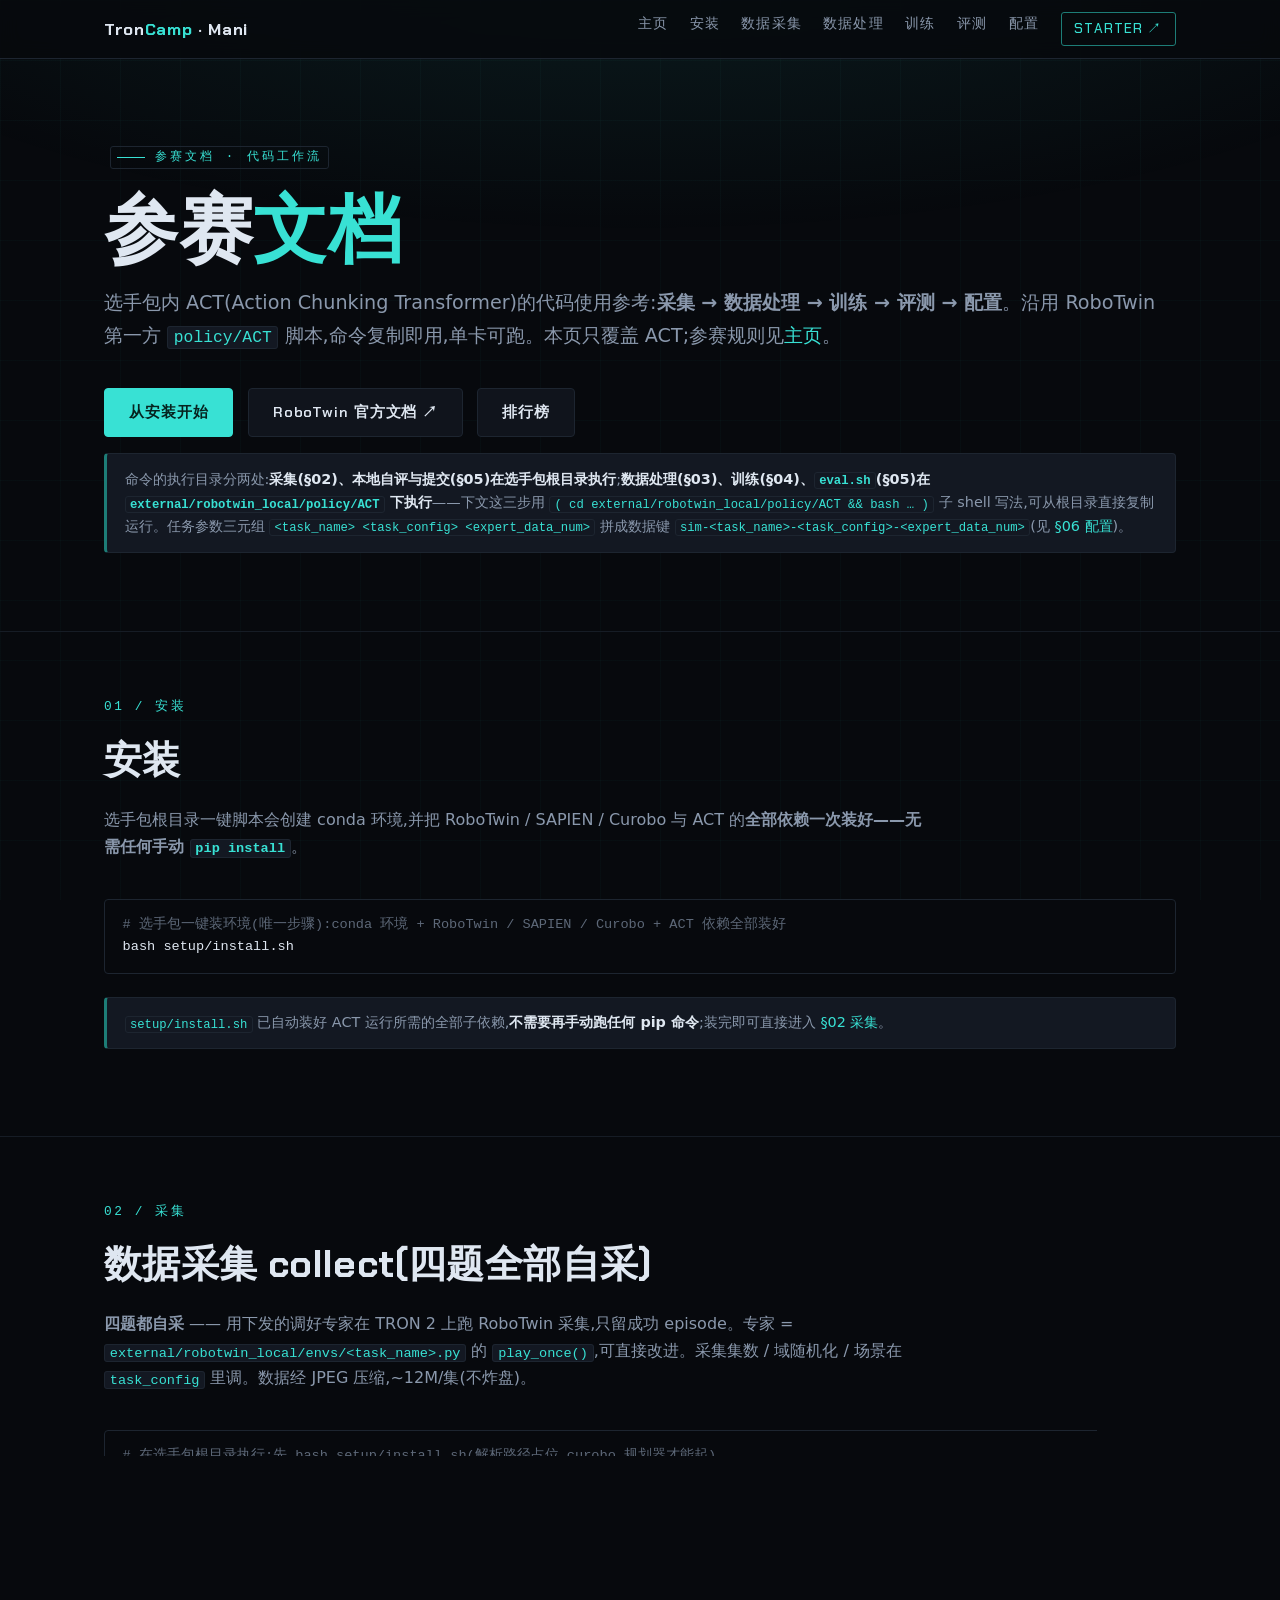
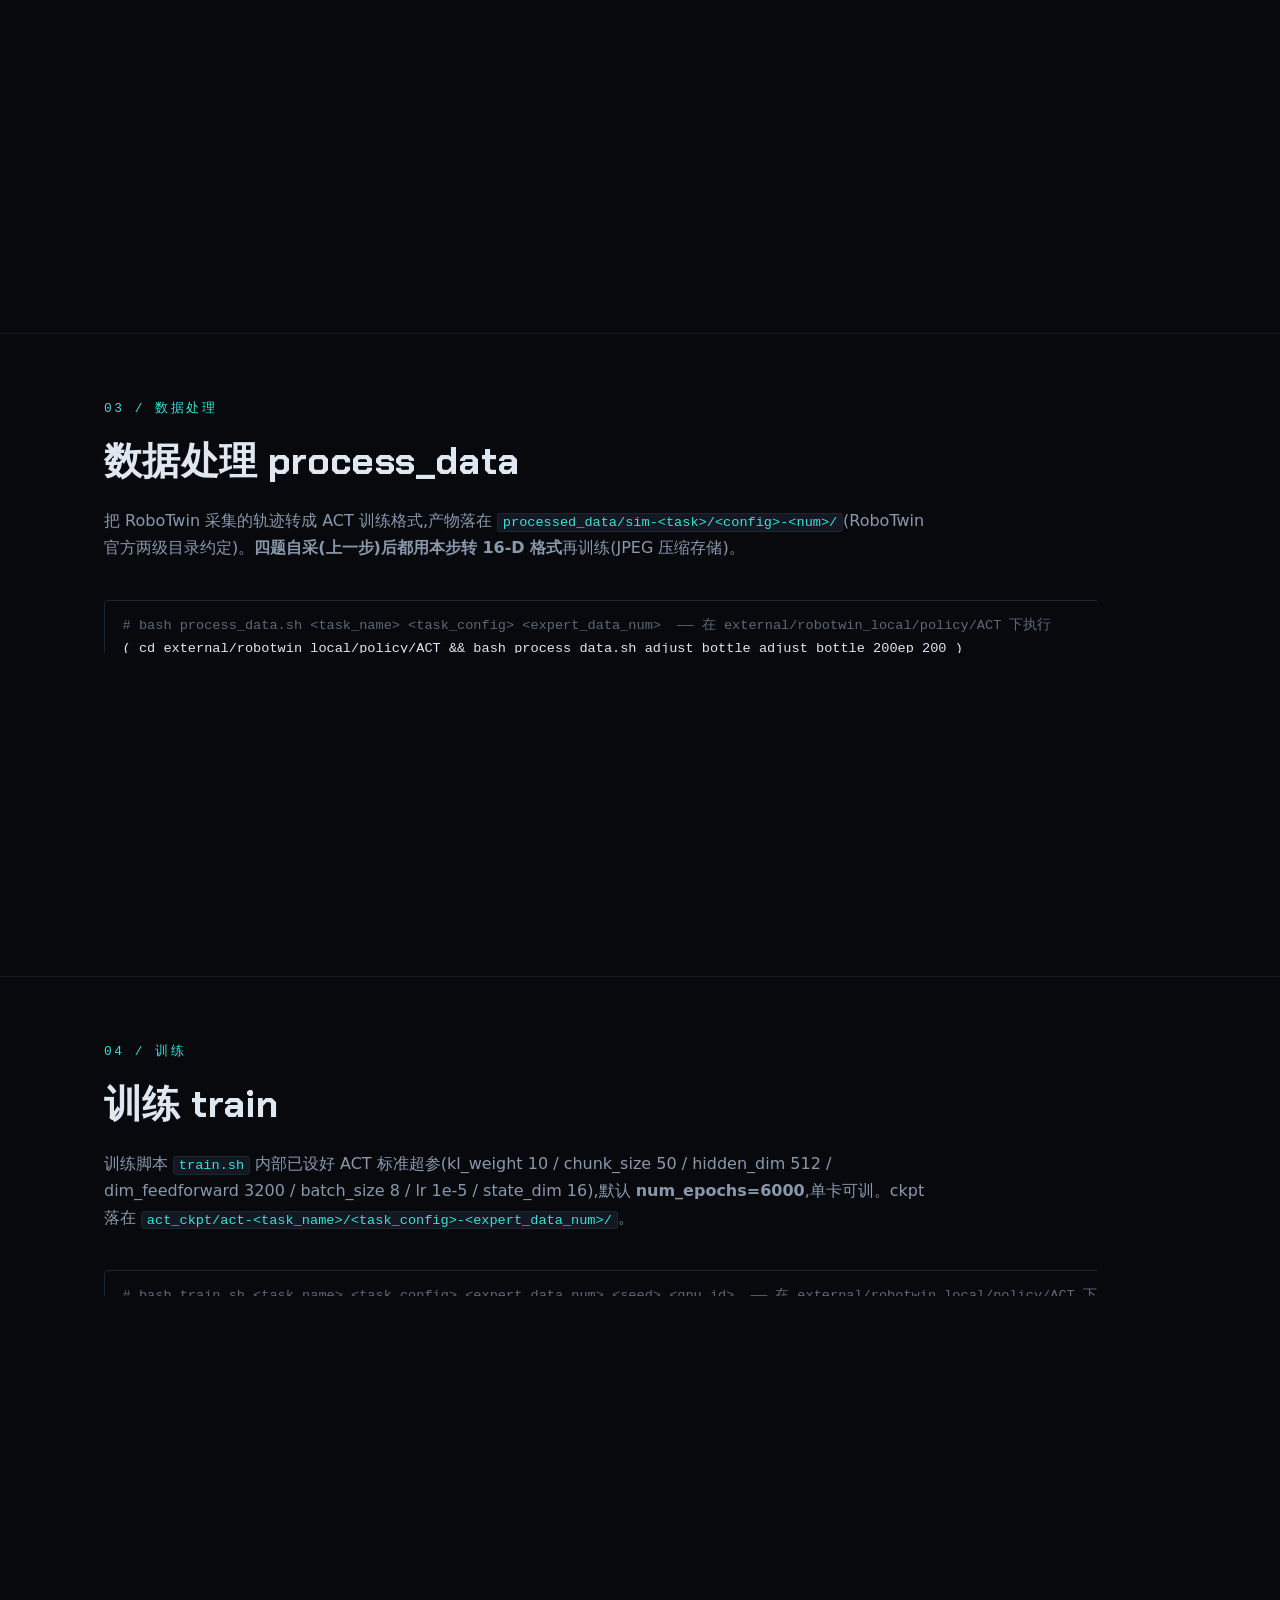
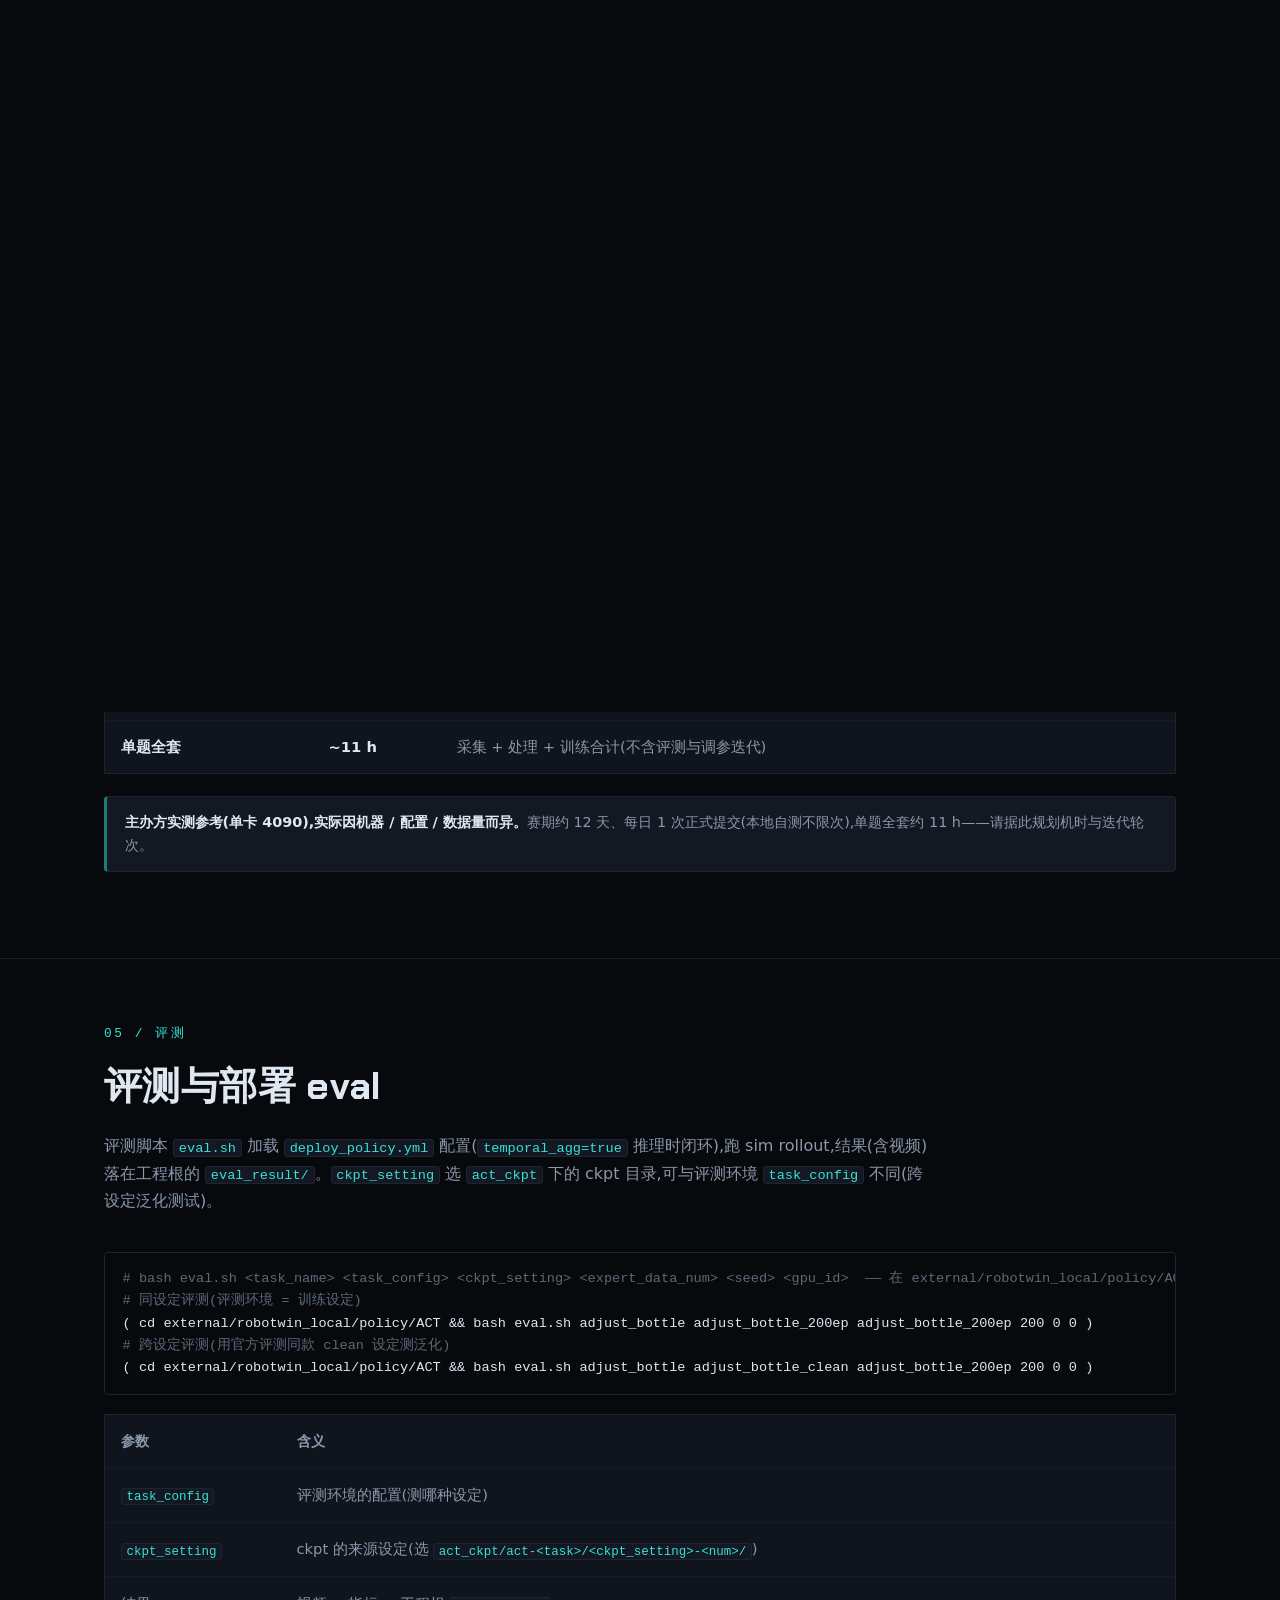
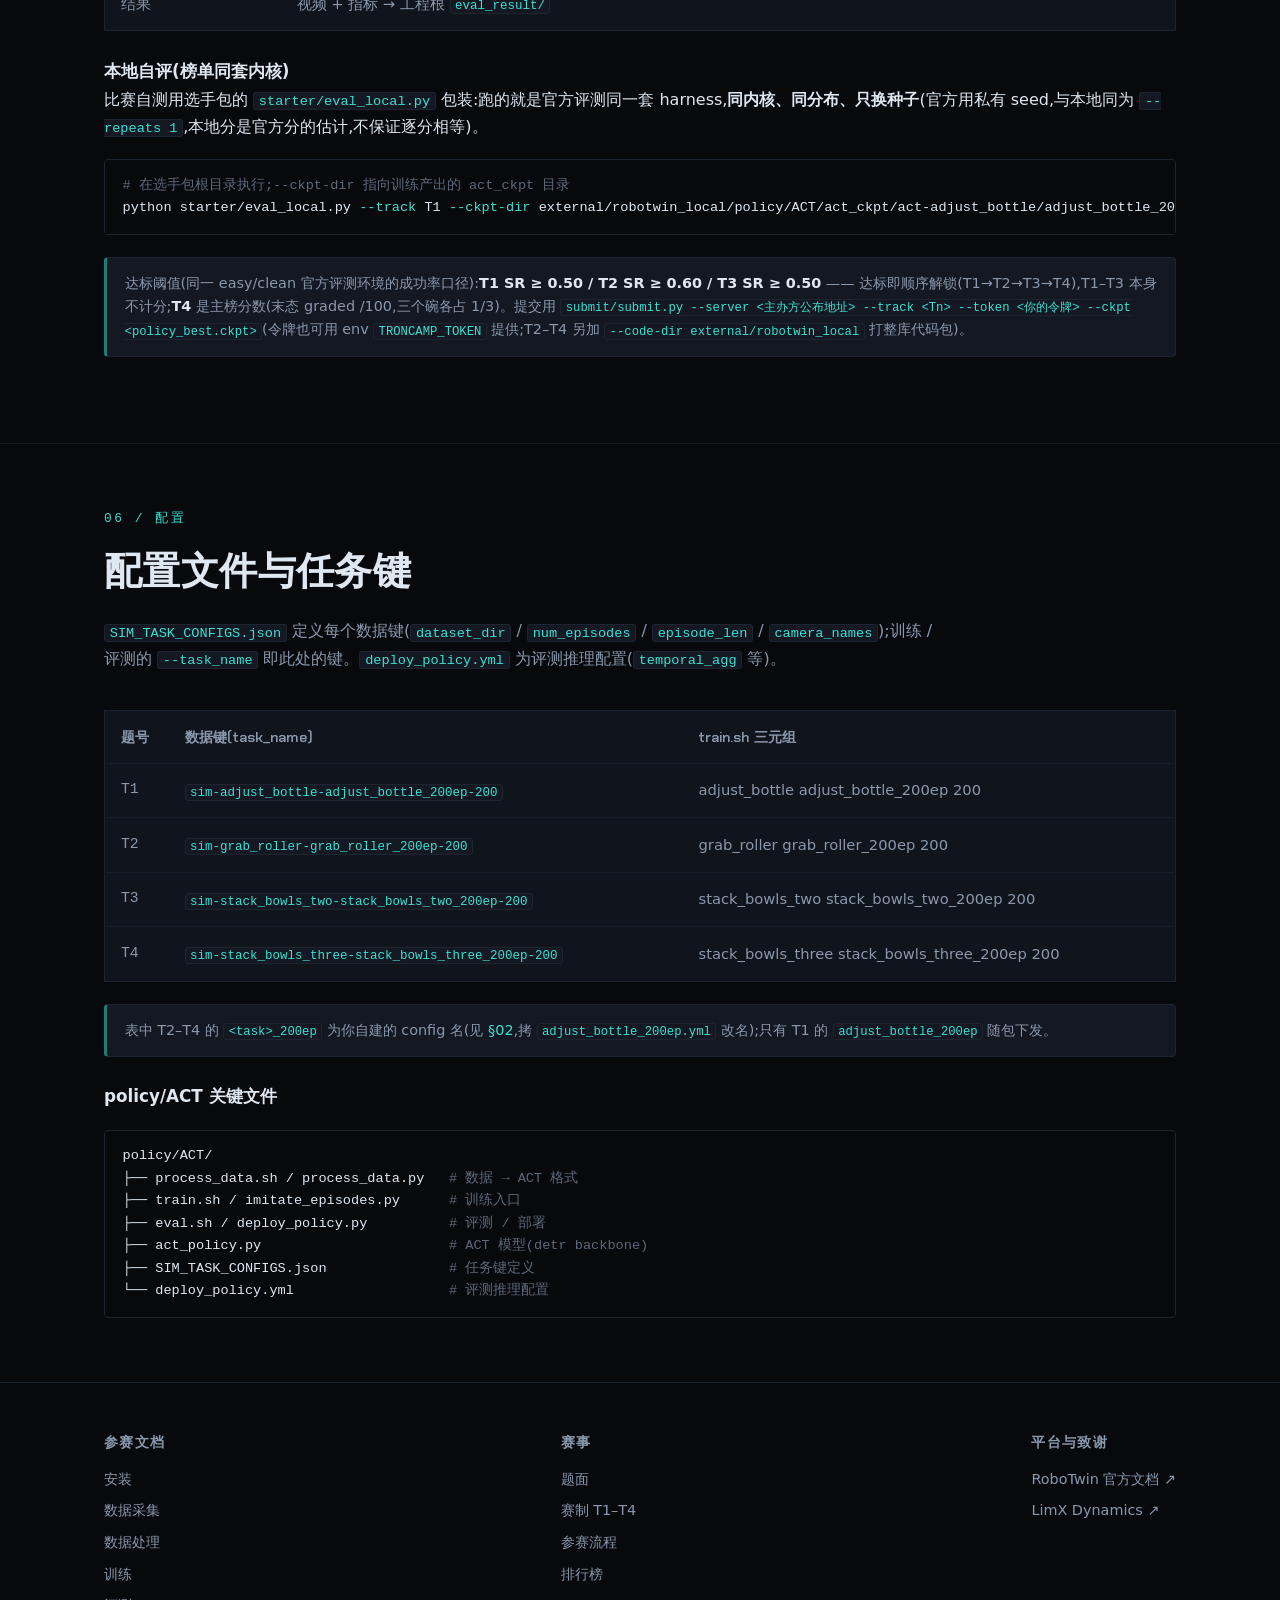
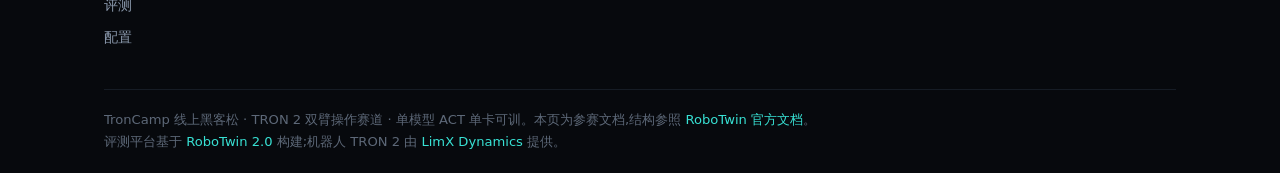
==== doc.html @ 2c028df6 "docs: 参赛者体检轮文档/榜单前端校正(C3/C4/A6/B11 + C5/C6) - index.html: §04 视频计分口径(完赛30%非线上)、专属提交码=token尾6位 - doc." ====
<!doctype html>
<html lang="zh-CN">
<head>
<meta charset="utf-8">
<meta name="viewport" content="width=device-width, initial-scale=1">
<title>参赛文档 · TronCamp</title>
<meta name="description" content="TronCamp 选手包参赛文档(ACT 工作流):安装、数据处理 process_data.sh、训练 train.sh、评测与部署 eval.sh、配置文件。沿用 RoboTwin 第一方 policy/ACT 脚本,命令复制即用。">
<link rel="stylesheet" href="./style.css">
</head>
<body>

<nav class="nav">
  <div class="wrap">
    <a href="./index.html#top" class="brand">Tron<span class="accent">Camp</span> · Mani</a>
    <span class="nav-links">
      <a href="./index.html">主页</a>
      <a href="#install">安装</a>
      <a href="#collect">数据采集</a>
      <a href="#process">数据处理</a>
      <a href="#train">训练</a>
      <a href="#eval">评测</a>
      <a href="#config">配置</a>
      <a href="https://github.com/limx-troncamp/troncamp-mani" class="cta" target="_blank" rel="noopener">Starter ↗</a>
    </span>
  </div>
</nav>

<!-- ───────── 页头 ───────── -->
<header class="hero" id="top">
  <div class="wrap reveal">
    <span class="tag">参赛文档 · 代码工作流</span>
    <h1>参赛<span class="accent">文档</span></h1>
    <p class="lead lead-wide">
      选手包内 ACT(Action Chunking Transformer)的代码使用参考:<b>采集 → 数据处理 → 训练 → 评测 → 配置</b>。沿用 RoboTwin 第一方 <code>policy/ACT</code> 脚本,命令复制即用,单卡可跑。本页只覆盖 ACT;参赛规则见<a href="./index.html#flow">主页</a>。
    </p>
    <div class="hero-actions">
      <a href="#install" class="btn primary">从安装开始</a>
      <a href="https://robotwin-platform.github.io/doc/usage/" class="btn" target="_blank" rel="noopener">RoboTwin 官方文档 ↗</a>
      <a href="./index.html#board" class="btn">排行榜</a>
    </div>
    <p class="note" style="margin-top:1rem">命令的执行目录分两处:<b>采集(§02)、本地自评与提交(§05)在选手包根目录执行</b>;<b>数据处理(§03)、训练(§04)、<code>eval.sh</code>(§05)在 <code>external/robotwin_local/policy/ACT</code> 下执行</b>——下文这三步用 <code>( cd external/robotwin_local/policy/ACT &amp;&amp; bash … )</code> 子 shell 写法,可从根目录直接复制运行。任务参数三元组 <code>&lt;task_name&gt; &lt;task_config&gt; &lt;expert_data_num&gt;</code> 拼成数据键 <code>sim-&lt;task_name&gt;-&lt;task_config&gt;-&lt;expert_data_num&gt;</code>(见 <a href="#config">§06 配置</a>)。</p>
  </div>
</header>

<!-- ───────── 01 安装 ───────── -->
<section id="install">
  <div class="wrap reveal">
    <div class="sec-head">
      <span class="sec-num">01 / 安装</span>
      <h2>安装</h2>
      <p>选手包根目录一键脚本会创建 conda 环境,并把 RoboTwin / SAPIEN / Curobo 与 ACT 的<b>全部依赖一次装好——无需任何手动 <code>pip install</code></b>。</p>
    </div>
    <div class="code"><span class="c"># 选手包一键装环境(唯一步骤):conda 环境 + RoboTwin / SAPIEN / Curobo + ACT 依赖全部装好</span>
bash setup/install.sh</div>
    <p class="note"><code>setup/install.sh</code> 已自动装好 ACT 运行所需的全部子依赖,<b>不需要再手动跑任何 pip 命令</b>;装完即可直接进入 <a href="#collect">§02 采集</a>。</p>
  </div>
</section>

<!-- ───────── 02 数据采集 ───────── -->
<section id="collect">
  <div class="wrap reveal">
    <div class="sec-head">
      <span class="sec-num">02 / 采集</span>
      <h2>数据采集 collect(四题全部自采)</h2>
      <p><b>四题都自采</b> —— 用下发的调好专家在 TRON 2 上跑 RoboTwin 采集,只留成功 episode。专家 = <code>external/robotwin_local/envs/&lt;task_name&gt;.py</code> 的 <code>play_once()</code>,可直接改进。采集集数 / 域随机化 / 场景在 <code>task_config</code> 里调。数据经 JPEG 压缩,~12M/集(不炸盘)。</p>
    </div>
    <div class="code"><span class="c"># 在选手包根目录执行;先 bash setup/install.sh(解析路径占位,curobo 规划器才能起)</span>
<span class="c"># bash collect_data.sh &lt;task_name&gt; &lt;task_config&gt; &lt;gpu_id&gt;  —— 打 TRON 2 自碰撞 patch 后采集</span>
bash collect_data.sh adjust_bottle adjust_bottle_200ep 0
<span class="c"># 采完用 process_data 转 ACT 16-D(见下节);collect / process_data / train 用同一 config 名(adjust_bottle_200ep)串起来</span></div>
    <p class="note"><b>只有 T1 的采集 config <code>adjust_bottle_200ep.yml</code> 随包下发</b>(turnkey);评测用的 <code>&lt;task&gt;_clean.yml</code> 也随包下发但<b>勿改</b>。<b>T2–T4 的采集 / 训练 config 不随包下发</b>,自己建:把 <code>external/robotwin_local/task_config/adjust_bottle_200ep.yml</code> 拷贝改名成 <code>&lt;task&gt;_200ep.yml</code>,调 <code>episode_num</code> / 场景后,把三步命令里的 <code>adjust_bottle</code> 换成对应任务名即可。</p>
    <p class="note">想采更多 / 更优数据 → 改 <code>task_config</code> 的集数与域随机化,或直接改进 <code>envs/&lt;task&gt;.py</code> 的专家。改动随提交的代码包生效。</p>
    <p class="note"><b>(可选)想直观查看采集</b>:把 <code>task_config/&lt;config&gt;.yml</code> 的 <code>render_freq</code> 从 <code>0</code> 改成 &gt;0(如 <code>20</code>)会弹出 SAPIEN 仿真窗口 —— <b>仅在种子搜索阶段显示</b>(正式落盘阶段固定关闭),且<b>需带显示器 / 图形环境的机器</b>(无头服务器 / SSH 无 X 会报错)。<b>评测(§05)不支持可视化。</b>纯调试便利,不影响成绩。</p>
  </div>
</section>

<!-- ───────── 03 数据处理 ───────── -->
<section id="process">
  <div class="wrap reveal">
    <div class="sec-head">
      <span class="sec-num">03 / 数据处理</span>
      <h2>数据处理 process_data</h2>
      <p>把 RoboTwin 采集的轨迹转成 ACT 训练格式,产物落在 <code>processed_data/sim-&lt;task&gt;/&lt;config&gt;-&lt;num&gt;/</code>(RoboTwin 官方两级目录约定)。<b>四题自采(上一步)后都用本步转 16-D 格式</b>再训练(JPEG 压缩存储)。</p>
    </div>
    <div class="code"><span class="c"># bash process_data.sh &lt;task_name&gt; &lt;task_config&gt; &lt;expert_data_num&gt;  —— 在 external/robotwin_local/policy/ACT 下执行</span>
( cd external/robotwin_local/policy/ACT &amp;&amp; bash process_data.sh adjust_bottle adjust_bottle_200ep 200 )</div>
    <table class="dtable" style="margin-top:1.2rem">
      <thead><tr><th style="width:11rem">参数</th><th>含义</th></tr></thead>
      <tbody>
        <tr><td><code>task_name</code></td><td>任务名,如 <code>adjust_bottle</code> / <code>grab_roller</code> / <code>stack_bowls_two</code> / <code>stack_bowls_three</code></td></tr>
        <tr><td><code>task_config</code></td><td>配置名(数据采集设定),如 <code>adjust_bottle_200ep</code></td></tr>
        <tr><td><code>expert_data_num</code></td><td>用于训练的专家轨迹数,如 <code>200</code></td></tr>
      </tbody>
    </table>
  </div>
</section>

<!-- ───────── 03 训练 ───────── -->
<section id="train">
  <div class="wrap reveal">
    <div class="sec-head">
      <span class="sec-num">04 / 训练</span>
      <h2>训练 train</h2>
      <p>训练脚本 <code>train.sh</code> 内部已设好 ACT 标准超参(kl_weight 10 / chunk_size 50 / hidden_dim 512 / dim_feedforward 3200 / batch_size 8 / lr 1e-5 / state_dim 16),默认 <b>num_epochs=6000</b>,单卡可训。ckpt 落在 <code>act_ckpt/act-&lt;task_name&gt;/&lt;task_config&gt;-&lt;expert_data_num&gt;/</code>。</p>
    </div>
    <div class="code"><span class="c"># bash train.sh &lt;task_name&gt; &lt;task_config&gt; &lt;expert_data_num&gt; &lt;seed&gt; &lt;gpu_id&gt;  —— 在 external/robotwin_local/policy/ACT 下执行</span>
( cd external/robotwin_local/policy/ACT &amp;&amp; bash train.sh adjust_bottle adjust_bottle_200ep 200 0 0 )
<span class="c"># 产出 ckpt → act_ckpt/act-adjust_bottle/adjust_bottle_200ep-200/</span></div>
    <table class="dtable" style="margin-top:1.2rem">
      <thead><tr><th style="width:4rem">题号</th><th>训练命令</th></tr></thead>
      <tbody>
        <tr><td class="lvl">T1</td><td><code>bash train.sh adjust_bottle adjust_bottle_200ep 200 0 0</code></td></tr>
        <tr><td class="lvl">T2</td><td><code>bash train.sh grab_roller grab_roller_200ep 200 0 0</code></td></tr>
        <tr><td class="lvl">T3</td><td><code>bash train.sh stack_bowls_two stack_bowls_two_200ep 200 0 0</code></td></tr>
        <tr><td class="lvl">T4</td><td><code>bash train.sh stack_bowls_three stack_bowls_three_200ep 200 0 0</code></td></tr>
      </tbody>
    </table>
    <p class="note">表中训练命令同上方示例,都在 <code>external/robotwin_local/policy/ACT</code> 下执行(从根目录跑就套页头的 <code>( cd … &amp;&amp; bash … )</code> 子 shell 写法)。T2–T4 的 <code>&lt;task&gt;_200ep</code> 是你在 <a href="#collect">§02</a> 自建的 config 名(拷 <code>adjust_bottle_200ep.yml</code> 改名而来),不随包下发;只有 T1 的 <code>adjust_bottle_200ep</code> 是 turnkey 下发的。</p>
    <table class="dtable" style="margin-top:0.8rem">
      <thead><tr><th style="width:11rem">参数</th><th>含义</th></tr></thead>
      <tbody>
        <tr><td><code>seed</code></td><td>随机种子,如 <code>0</code></td></tr>
        <tr><td><code>gpu_id</code></td><td>GPU 设备号,如 <code>0</code>(脚本内 <code>export CUDA_VISIBLE_DEVICES</code>)</td></tr>
      </tbody>
    </table>
    <p class="note">需改步数 / 超参时直接编辑 <code>train.sh</code> 或底层 <code>imitate_episodes.py</code> 的参数;T2/T3/T4 的工程改动随提交的代码包在评测进程内生效。</p>

    <h3 style="margin-top:1.6rem;font-size:1.05rem;font-weight:700">参考耗时(单题全流程)</h3>
    <table class="dtable" style="margin-top:0.6rem">
      <thead><tr><th style="width:13rem">步骤</th><th style="width:8rem">参考耗时</th><th>条件</th></tr></thead>
      <tbody>
        <tr><td><b>采集 collect</b>(§02)</td><td>~1 h 55 min</td><td>单卡 4090;搜 ~500 seed 采够 200 条成功轨迹</td></tr>
        <tr><td><b>数据处理 process_data</b>(§03)</td><td>~1.5 min</td><td>200 条轨迹转 ACT 16-D 格式</td></tr>
        <tr><td><b>训练 train</b>(§04)</td><td>~9 h</td><td>单卡 4090;<code>num_epochs=6000</code></td></tr>
        <tr><td><b>单题全套</b></td><td><b>~11 h</b></td><td>采集 + 处理 + 训练合计(不含评测与调参迭代)</td></tr>
      </tbody>
    </table>
    <p class="note"><b>主办方实测参考(单卡 4090),实际因机器 / 配置 / 数据量而异。</b>赛期约 12 天、每日 1 次正式提交(本地自测不限次),单题全套约 11 h——请据此规划机时与迭代轮次。</p>
  </div>
</section>

<!-- ───────── 04 评测与部署 ───────── -->
<section id="eval">
  <div class="wrap reveal">
    <div class="sec-head">
      <span class="sec-num">05 / 评测</span>
      <h2>评测与部署 eval</h2>
      <p>评测脚本 <code>eval.sh</code> 加载 <code>deploy_policy.yml</code> 配置(<code>temporal_agg=true</code> 推理时闭环),跑 sim rollout,结果(含视频)落在工程根的 <code>eval_result/</code>。<code>ckpt_setting</code> 选 <code>act_ckpt</code> 下的 ckpt 目录,可与评测环境 <code>task_config</code> 不同(跨设定泛化测试)。</p>
    </div>
    <div class="code"><span class="c"># bash eval.sh &lt;task_name&gt; &lt;task_config&gt; &lt;ckpt_setting&gt; &lt;expert_data_num&gt; &lt;seed&gt; &lt;gpu_id&gt;  —— 在 external/robotwin_local/policy/ACT 下执行</span>
<span class="c"># 同设定评测(评测环境 = 训练设定)</span>
( cd external/robotwin_local/policy/ACT &amp;&amp; bash eval.sh adjust_bottle adjust_bottle_200ep adjust_bottle_200ep 200 0 0 )
<span class="c"># 跨设定评测(用官方评测同款 clean 设定测泛化)</span>
( cd external/robotwin_local/policy/ACT &amp;&amp; bash eval.sh adjust_bottle adjust_bottle_clean adjust_bottle_200ep 200 0 0 )</div>
    <table class="dtable" style="margin-top:1.2rem">
      <thead><tr><th style="width:11rem">参数</th><th>含义</th></tr></thead>
      <tbody>
        <tr><td><code>task_config</code></td><td>评测环境的配置(测哪种设定)</td></tr>
        <tr><td><code>ckpt_setting</code></td><td>ckpt 的来源设定(选 <code>act_ckpt/act-&lt;task&gt;/&lt;ckpt_setting&gt;-&lt;num&gt;/</code>)</td></tr>
        <tr><td>结果</td><td>视频 + 指标 → 工程根 <code>eval_result/</code></td></tr>
      </tbody>
    </table>
    <h3 style="margin-top:1.6rem;font-size:1.05rem;font-weight:700">本地自评(榜单同套内核)</h3>
    <p>比赛自测用选手包的 <code>starter/eval_local.py</code> 包装:跑的就是官方评测同一套 harness,<b>同内核、同分布、只换种子</b>(官方用私有 seed,与本地同为 <code>--repeats 1</code>,本地分是官方分的估计,不保证逐分相等)。</p>
    <div class="code"><span class="c"># 在选手包根目录执行;--ckpt-dir 指向训练产出的 act_ckpt 目录</span>
python starter/eval_local.py <span class="a">--track</span> T1 <span class="a">--ckpt-dir</span> external/robotwin_local/policy/ACT/act_ckpt/act-adjust_bottle/adjust_bottle_200ep-200</div>
    <p class="note">达标阈值(同一 easy/clean 官方评测环境的成功率口径):<b>T1 SR ≥ 0.50 / T2 SR ≥ 0.60 / T3 SR ≥ 0.50</b> —— 达标即顺序解锁(T1→T2→T3→T4),T1–T3 本身不计分;<b>T4</b> 是主榜分数(末态 graded /100,三个碗各占 1/3)。提交用 <code>submit/submit.py --server &lt;主办方公布地址&gt; --track &lt;Tn&gt; --token &lt;你的令牌&gt; --ckpt &lt;policy_best.ckpt&gt;</code>(令牌也可用 env <code>TRONCAMP_TOKEN</code> 提供;T2–T4 另加 <code>--code-dir external/robotwin_local</code> 打整库代码包)。</p>
  </div>
</section>

<!-- ───────── 05 配置 ───────── -->
<section id="config">
  <div class="wrap reveal">
    <div class="sec-head">
      <span class="sec-num">06 / 配置</span>
      <h2>配置文件与任务键</h2>
      <p><code>SIM_TASK_CONFIGS.json</code> 定义每个数据键(<code>dataset_dir</code> / <code>num_episodes</code> / <code>episode_len</code> / <code>camera_names</code>);训练 / 评测的 <code>--task_name</code> 即此处的键。<code>deploy_policy.yml</code> 为评测推理配置(<code>temporal_agg</code> 等)。</p>
    </div>
    <table class="dtable" style="margin-top:1.2rem">
      <thead><tr><th style="width:4rem">题号</th><th>数据键(task_name)</th><th>train.sh 三元组</th></tr></thead>
      <tbody>
        <tr><td class="lvl">T1</td><td><code>sim-adjust_bottle-adjust_bottle_200ep-200</code></td><td>adjust_bottle&nbsp;adjust_bottle_200ep&nbsp;200</td></tr>
        <tr><td class="lvl">T2</td><td><code>sim-grab_roller-grab_roller_200ep-200</code></td><td>grab_roller&nbsp;grab_roller_200ep&nbsp;200</td></tr>
        <tr><td class="lvl">T3</td><td><code>sim-stack_bowls_two-stack_bowls_two_200ep-200</code></td><td>stack_bowls_two&nbsp;stack_bowls_two_200ep&nbsp;200</td></tr>
        <tr><td class="lvl">T4</td><td><code>sim-stack_bowls_three-stack_bowls_three_200ep-200</code></td><td>stack_bowls_three&nbsp;stack_bowls_three_200ep&nbsp;200</td></tr>
      </tbody>
    </table>
    <p class="note">表中 T2–T4 的 <code>&lt;task&gt;_200ep</code> 为你自建的 config 名(见 <a href="#collect">§02</a>,拷 <code>adjust_bottle_200ep.yml</code> 改名);只有 T1 的 <code>adjust_bottle_200ep</code> 随包下发。</p>

    <h3 style="margin-top:1.6rem;font-size:1.05rem;font-weight:700">policy/ACT 关键文件</h3>
    <div class="code">policy/ACT/
├── process_data.sh / process_data.py   <span class="c"># 数据 → ACT 格式</span>
├── train.sh / imitate_episodes.py      <span class="c"># 训练入口</span>
├── eval.sh / deploy_policy.py          <span class="c"># 评测 / 部署</span>
├── act_policy.py                       <span class="c"># ACT 模型(detr backbone)</span>
├── SIM_TASK_CONFIGS.json               <span class="c"># 任务键定义</span>
└── deploy_policy.yml                   <span class="c"># 评测推理配置</span></div>
  </div>
</section>

<!-- ───────── Footer ───────── -->
<footer>
  <div class="wrap">
    <div class="foot-grid">
      <div class="foot-col">
        <h5>参赛文档</h5>
        <a href="#install">安装</a>
        <a href="#collect">数据采集</a>
        <a href="#process">数据处理</a>
        <a href="#train">训练</a>
        <a href="#eval">评测</a>
        <a href="#config">配置</a>
      </div>
      <div class="foot-col">
        <h5>赛事</h5>
        <a href="./index.html#task">题面</a>
        <a href="./index.html#tracks">赛制 T1–T4</a>
        <a href="./index.html#flow">参赛流程</a>
        <a href="./index.html#board">排行榜</a>
      </div>
      <div class="foot-col">
        <h5>平台与致谢</h5>
        <a href="https://robotwin-platform.github.io/doc/usage/" target="_blank" rel="noopener">RoboTwin 官方文档 ↗</a>
        <a href="https://github.com/limxdynamics" target="_blank" rel="noopener">LimX Dynamics ↗</a>
      </div>
    </div>
    <p class="foot-note">TronCamp 线上黑客松 · TRON 2 双臂操作赛道 · 单模型 ACT 单卡可训。本页为参赛文档,结构参照 <a href="https://robotwin-platform.github.io/doc/usage/" target="_blank" rel="noopener">RoboTwin 官方文档</a>。<br>评测平台基于 <a href="https://robotwin-platform.github.io/doc/usage/" target="_blank" rel="noopener">RoboTwin 2.0</a> 构建;机器人 TRON 2 由 <a href="https://github.com/limxdynamics" target="_blank" rel="noopener">LimX Dynamics</a> 提供。</p>
  </div>
</footer>

</body>
</html>
---- style.css ----
/* troncamp · stack_blocks_three 鲁棒泛化机器人操作黑客松 — 官网 + 排行榜
   暗色科幻控制台风:近黑底 + 单一青色(teal)强调 + 等宽数据字 + 细网格/扫描线。
   零构建,原生 HTML/CSS/JS。 */

@import url('https://fonts.googleapis.com/css2?family=Chakra+Petch:wght@400;500;600;700&display=swap');

:root {
  --bg: #07090d;
  --bg-soft: #0b0e14;
  --panel: #10141c;
  --panel-2: #131822;
  --line: #1d2530;
  --line-soft: #161c25;
  --text: #dfe7f1;
  --muted: #8a98ac;
  --dim: #5d6878;
  --accent: #38e1d4;
  --accent-dim: #1d7d77;
  --warn: #f0b35c;
  --bad: #f08c8c;
  --display: 'Chakra Petch', 'PingFang SC', 'Microsoft YaHei', sans-serif;
  --body: 'PingFang SC', 'Microsoft YaHei', system-ui, sans-serif;
  --mono: ui-monospace, 'SF Mono', 'JetBrains Mono', Consolas, monospace;
}

* { box-sizing: border-box; margin: 0; padding: 0; }
html { scroll-behavior: smooth; font-size: 16px; }

body {
  background: var(--bg);
  color: var(--text);
  font-family: var(--body);
  line-height: 1.7;
  -webkit-font-smoothing: antialiased;
  overflow-x: hidden;
}

/* 全局氛围:网格 + 顶部青色辉光 */
body::before {
  content: '';
  position: fixed;
  inset: 0;
  z-index: 0;
  pointer-events: none;
  background:
    radial-gradient(120% 60% at 50% -10%, rgba(56, 225, 212, 0.10), transparent 60%),
    linear-gradient(rgba(56, 225, 212, 0.028) 1px, transparent 1px) 0 0 / 100% 60px,
    linear-gradient(90deg, rgba(56, 225, 212, 0.028) 1px, transparent 1px) 0 0 / 60px 100%;
}

a { color: var(--accent); text-decoration: none; }
a:hover { text-decoration: underline; }

.wrap { max-width: 1120px; margin: 0 auto; padding: 0 1.5rem; position: relative; z-index: 1; }

/* ───────── 顶栏 ───────── */
.nav {
  position: sticky; top: 0; z-index: 50;
  background: rgba(7, 9, 13, 0.82);
  backdrop-filter: blur(10px);
  border-bottom: 1px solid var(--line);
}
.nav .wrap { display: flex; align-items: center; gap: 1.5rem; height: 58px; }
.brand {
  font-family: var(--display); font-weight: 700; font-size: 1.05rem;
  letter-spacing: 0.04em; white-space: nowrap;
  color: var(--text);   /* TRONCamp 白;仅 .accent(Mani) 用主视觉蓝绿 */
}
.brand .accent { color: var(--accent); }
.nav-links { display: flex; gap: 1.35rem; margin-left: auto; flex-wrap: wrap; }
.nav-links a {
  color: var(--muted); font-family: var(--display); font-size: 0.85rem;
  font-weight: 500; letter-spacing: 0.08em; text-transform: uppercase;
}
.nav-links a:hover { color: var(--accent); text-decoration: none; }
.nav-links a.cta {
  color: var(--accent); border: 1px solid var(--accent-dim);
  padding: 0.25rem 0.8rem; border-radius: 3px;
}
.nav-links a.cta:hover { background: rgba(56, 225, 212, 0.12); }

/* ───────── Hero ───────── */
.hero { padding: 5rem 0 3.5rem; position: relative; }
.hero .tag {
  font-family: var(--mono); font-size: 0.78rem; color: var(--accent);
  letter-spacing: 0.25em; text-transform: uppercase; margin-bottom: 1.4rem;
  display: inline-flex; align-items: center; gap: 0.6rem;
}
.hero .tag::before {
  content: ''; width: 28px; height: 1px; background: var(--accent);
}
.hero h1 {
  font-family: var(--display); font-weight: 700;
  font-size: clamp(2.6rem, 6vw, 4.6rem); line-height: 1.04;
  letter-spacing: 0.01em; margin-bottom: 1.2rem;
}
.hero h1 .accent { color: var(--accent); }
.hero .lead {
  font-size: clamp(1rem, 1.6vw, 1.2rem); color: var(--muted);
  max-width: 50rem; margin-bottom: 2.2rem;
}
/* 单行简介:放开宽度,桌面端整句落一行(窄屏仍自然换行,不溢出) */
.hero .lead.lead-wide { max-width: none; }
.chips { display: flex; flex-wrap: wrap; gap: 0.7rem; margin-bottom: 2.2rem; }
.chip {
  font-family: var(--mono); font-size: 0.82rem; color: var(--text);
  background: var(--panel); border: 1px solid var(--line);
  padding: 0.45rem 0.9rem; border-radius: 3px;
}
.chip b { color: var(--accent); font-weight: 600; }
.hero-meta { font-family: var(--mono); font-size: 0.84rem; color: var(--muted); letter-spacing: 0.02em; margin-bottom: 2rem; line-height: 1.7; }
.hero-actions { display: flex; flex-wrap: wrap; gap: 0.9rem; align-items: center; }
.btn {
  font-family: var(--display); font-weight: 600; font-size: 0.92rem;
  letter-spacing: 0.06em; padding: 0.7rem 1.5rem; border-radius: 4px;
  border: 1px solid var(--line); color: var(--text); background: var(--panel);
  cursor: pointer; transition: all 0.15s;
}
.btn:hover { text-decoration: none; border-color: var(--accent-dim); }
.btn.primary { background: var(--accent); color: #06231f; border-color: var(--accent); }
.btn.primary:hover { background: #5ff0e4; }

.countdown-box {
  margin-top: 2.4rem; display: inline-flex; align-items: baseline; gap: 0.8rem;
  border-top: 1px solid var(--line); padding-top: 1.2rem;
}
.countdown-box .label {
  font-family: var(--mono); font-size: 0.78rem; color: var(--dim);
  letter-spacing: 0.15em; text-transform: uppercase;
}
#countdown {
  font-family: var(--mono); color: var(--accent); font-size: 1.4rem;
  letter-spacing: 0.04em; font-variant-numeric: tabular-nums;
}
#countdown.over { color: var(--warn); }

/* ───────── 区块 ───────── */
section { padding: 4rem 0; border-top: 1px solid var(--line-soft); position: relative; }
.sec-head { margin-bottom: 2.4rem; }
.sec-num {
  font-family: var(--mono); font-size: 0.8rem; color: var(--accent);
  letter-spacing: 0.2em; display: block; margin-bottom: 0.6rem;
}
.sec-head h2 {
  font-family: var(--display); font-weight: 700; font-size: clamp(1.7rem, 3.4vw, 2.4rem);
  letter-spacing: 0.01em;
}
.sec-head p { color: var(--muted); max-width: 52rem; margin-top: 0.8rem; }

/* 概览 */
.overview { display: grid; grid-template-columns: 1.3fr 1fr; gap: 2.5rem; align-items: center; }
.overview .fig { border: 1px solid var(--line); border-radius: 6px; overflow: hidden; background: var(--panel); }
.overview .fig img { display: block; width: 100%; }
.overview .fig figcaption {
  font-size: 0.82rem; color: var(--dim); padding: 0.8rem 1rem;
  border-top: 1px solid var(--line); line-height: 1.55;
}
.overview p { color: var(--muted); margin-bottom: 1.1rem; }
.overview strong { color: var(--text); }
.ov-prose { max-width: 64rem; }
.ov-prose p { color: var(--muted); margin-bottom: 1.1rem; }
.ov-prose strong { color: var(--text); }

/* 通用卡片 */
.cards { display: grid; gap: 1.2rem; }
.card {
  background: var(--panel); border: 1px solid var(--line); border-radius: 6px;
  padding: 1.5rem 1.6rem;
}
.card h3 { font-family: var(--display); font-weight: 600; font-size: 1.15rem; margin-bottom: 0.7rem; }
.card p { color: var(--muted); font-size: 0.95rem; }

/* 赛题卡 */
.tasks { grid-template-columns: repeat(3, 1fr); }
.task-card { position: relative; padding-top: 2.6rem; }
.task-card .tno {
  position: absolute; top: 1.2rem; left: 1.6rem;
  font-family: var(--display); font-weight: 700; font-size: 1.05rem; color: var(--accent);
  letter-spacing: 0.05em;
}
.task-card .weight {
  position: absolute; top: 1.3rem; right: 1.6rem;
  font-family: var(--mono); font-size: 1.5rem; color: var(--text); font-weight: 600;
}
.task-card h3 { margin-bottom: 0.5rem; }
.task-card .role { font-family: var(--mono); font-size: 0.76rem; color: var(--dim); letter-spacing: 0.1em; text-transform: uppercase; margin-bottom: 0.9rem; }
.task-card ul { list-style: none; display: flex; flex-direction: column; gap: 0.55rem; }
.task-card li { font-size: 0.9rem; color: var(--muted); padding-left: 1rem; position: relative; }
.task-card li::before { content: '▸'; position: absolute; left: 0; color: var(--accent-dim); }
.task-card.focus { border-color: var(--accent-dim); box-shadow: 0 0 0 1px rgba(56,225,212,0.18) inset; }

/* 菜单/规则表 */
.dtable { width: 100%; border-collapse: collapse; background: var(--panel); border: 1px solid var(--line); }
.dtable th, .dtable td { padding: 0.85rem 1rem; text-align: left; border-bottom: 1px solid var(--line-soft); vertical-align: top; }
.dtable th { font-family: var(--display); font-weight: 600; color: var(--muted); font-size: 0.9rem; }
.dtable td { color: var(--muted); font-size: 0.92rem; }
.dtable td b, .dtable td strong { color: var(--text); }
.dtable tr:last-child td { border-bottom: none; }
.lvl { font-family: var(--mono); font-size: 0.82rem; color: var(--accent); white-space: nowrap; }

/* 评分 */
.formula {
  font-family: var(--mono); font-size: 1.05rem; color: var(--text);
  background: var(--panel-2); border: 1px solid var(--line); border-left: 3px solid var(--accent);
  border-radius: 4px; padding: 1.1rem 1.3rem; margin: 1.4rem 0; overflow-x: auto;
}
.formula .accent { color: var(--accent); }
.formula .dim { color: var(--dim); }
.layers { grid-template-columns: repeat(3, 1fr); }
.layer-card .ln { font-family: var(--mono); font-size: 0.78rem; color: var(--accent); letter-spacing: 0.1em; margin-bottom: 0.6rem; }

/* 提交步骤 */
.steps { counter-reset: step; display: grid; gap: 0; border: 1px solid var(--line); border-radius: 6px; overflow: hidden; }
.step { display: grid; grid-template-columns: 3rem 1fr; gap: 1rem; padding: 1.2rem 1.4rem; background: var(--panel); border-bottom: 1px solid var(--line-soft); }
.step:last-child { border-bottom: none; }
.step .sn { counter-increment: step; font-family: var(--mono); color: var(--accent); font-size: 1.1rem; }
.step .sn::before { content: counter(step, decimal-leading-zero); }
.step h4 { font-family: var(--display); font-weight: 600; font-size: 1rem; margin-bottom: 0.3rem; }
.step p { color: var(--muted); font-size: 0.9rem; }
.code {
  font-family: var(--mono); font-size: 0.85rem; color: var(--text);
  background: var(--bg); border: 1px solid var(--line); border-radius: 4px;
  padding: 0.9rem 1.1rem; margin-top: 1.2rem; overflow-x: auto; white-space: pre; line-height: 1.65;
}
.code .c { color: var(--dim); }
.code .a { color: var(--accent); }

/* ───────── 排行榜 ───────── */
.board-head { display: flex; align-items: baseline; gap: 1.2rem; flex-wrap: wrap; margin-bottom: 1.4rem; }
.board-head .upd { font-family: var(--mono); font-size: 0.82rem; color: var(--dim); }
.board-head .to-final { margin-left: auto; }
table.board { width: 100%; border-collapse: collapse; background: var(--panel); border: 1px solid var(--line); }
table.board thead th { color: var(--muted); font-family: var(--display); font-weight: 600; padding: 0.8rem 0.5rem; border-bottom: 1px solid var(--line); white-space: nowrap; }
table.board tr.grp th { font-size: 1rem; letter-spacing: 0.06em; }
table.board tr.grp th.tgroup { color: var(--accent); border-left: 1px solid var(--line); }
table.board tr.sub th { font-size: 0.85rem; font-weight: 500; color: var(--dim); }
table.board tbody td {
  padding: 0.95rem 0.5rem; text-align: center; font-size: 1.02rem;
  font-family: var(--mono); font-variant-numeric: tabular-nums; border-bottom: 1px solid var(--line-soft);
}
table.board tbody tr:hover { background: rgba(56, 225, 212, 0.045); }
table.board td.team { font-family: var(--body); font-size: 1.05rem; font-weight: 600; text-align: left; padding-left: 1.1rem; }
table.board td.rank { color: var(--dim); }
table.board tbody tr:nth-child(-n+3) td.rank { color: var(--accent); font-weight: 700; }
table.board td.total { color: var(--accent); font-size: 1.3rem; font-weight: 700; }
table.board td.gstart { border-left: 1px solid var(--line); }
td .pos { color: var(--accent); } td .neg { color: var(--bad); } .dimcell { color: var(--dim); }
.tag { font-size: 0.72rem; color: var(--dim); border: 1px solid var(--line); border-radius: 3px; padding: 0 0.35rem; margin-left: 0.4rem; }

/* ── 排行榜进度条版(2026-06-15):T1/T2 达标绿勾,T3 分数+进度条,只按 T3 排名 ── */
table.board-strip td, table.board-strip thead th { text-align: center; }
table.board-strip .c-rank { width: 3.2rem; color: var(--dim); font-family: var(--mono); font-size: 1.05rem; }
table.board-strip tbody tr.top1 .c-rank { color: #ffd76a; }
table.board-strip tbody tr.top2 .c-rank { color: #cdd6e2; }
table.board-strip tbody tr.top3 .c-rank { color: #e2a878; }
table.board-strip tbody tr.top .c-rank { font-weight: 700; }
table.board-strip td.c-team { text-align: left; padding-left: 1.1rem; font-family: var(--body); font-size: 1.05rem; font-weight: 600; }
.th-sub { display: block; font-family: var(--mono); font-size: 0.64rem; font-weight: 400; color: var(--dim); letter-spacing: 0.02em; margin-top: 0.18rem; }
.c-gate { width: 6rem; border-left: 1px solid var(--line-soft); }
.gate { font-size: 1.2rem; font-weight: 700; line-height: 1; }
.gate-ok { color: #46d98a; text-shadow: 0 0 10px rgba(70, 217, 138, 0.5); }
.gate-miss { color: var(--dim); font-size: 0.98rem; }
.gate-none { color: var(--line); }
.gate-sr { color: var(--dim); font-size: 0.72rem; font-weight: 600; margin-left: 0.28rem; font-variant-numeric: tabular-nums; vertical-align: 1px; }
.c-t3 { border-left: 1px solid var(--line); min-width: 9.5rem; }
.t3wrap { display: inline-flex; flex-direction: column; align-items: center; gap: 0.2rem; min-width: 7rem; }
.t3num { font-family: var(--display); font-size: 1.4rem; font-weight: 700; color: var(--accent); line-height: 1; }
.t3sub { font-family: var(--mono); font-size: 0.66rem; color: var(--dim); }
.t3bar { display: block; width: 100%; height: 3px; background: var(--line); border-radius: 2px; overflow: hidden; }
.t3bar i { display: block; height: 100%; background: linear-gradient(90deg, var(--accent-dim), var(--accent)); }
table.board-strip tbody tr.top1 .t3bar i { background: linear-gradient(90deg, var(--accent), #ffd76a); }

#empty, .locked { text-align: center; color: var(--dim); padding: 4rem 0; font-size: 1.3rem; letter-spacing: 0.12em; }
.locked .big { display: block; color: var(--accent); font-family: var(--display); font-size: clamp(2rem, 5vw, 3rem); font-weight: 700; margin-bottom: 1rem; letter-spacing: 0.2em; }

/* ───────── Footer ───────── */
footer { border-top: 1px solid var(--line); padding: 3rem 0; color: var(--dim); }
.foot-grid { display: flex; flex-wrap: wrap; gap: 2.5rem; justify-content: space-between; }
.foot-col h5 { font-family: var(--display); color: var(--muted); font-size: 0.85rem; letter-spacing: 0.1em; text-transform: uppercase; margin-bottom: 0.8rem; }
.foot-col a { display: block; color: var(--muted); font-size: 0.9rem; margin-bottom: 0.45rem; }
.foot-col a:hover { color: var(--accent); }
.foot-note { margin-top: 2rem; font-size: 0.82rem; color: var(--dim); border-top: 1px solid var(--line-soft); padding-top: 1.2rem; }

/* 入场动画 */
@keyframes rise { from { opacity: 0; transform: translateY(14px); } to { opacity: 1; transform: none; } }
.hero .tag { animation: rise 0.5s both; }
.hero h1 { animation: rise 0.5s 0.06s both; }
.hero .lead { animation: rise 0.5s 0.12s both; }
.chips { animation: rise 0.5s 0.18s both; }
.hero-actions { animation: rise 0.5s 0.24s both; }
.countdown-box { animation: rise 0.5s 0.3s both; }

@media (max-width: 860px) {
  .overview, .tasks, .layers { grid-template-columns: 1fr; }
  .nav-links { gap: 0.9rem; }
  .nav-links a:not(.cta) { display: none; }
  table.board { font-size: 0.9rem; }
}

/* ── #submit 评测可视化(2026-06-15) ── */
.fig-wide { margin: 1.8rem 0 0; border: 1px solid var(--line); border-radius: 6px; overflow: hidden; background: var(--panel); }
.fig-wide img { display: block; width: 100%; }
.fig-wide figcaption,
.explain-grid figcaption { padding: 0.75rem 1rem; font-size: 0.84rem; line-height: 1.55; color: var(--muted); border-top: 1px solid var(--line-soft); }
.explain-grid { display: grid; grid-template-columns: 1fr; gap: 1.6rem; margin-top: 1.3rem; }
.explain-grid .fig { border: 1px solid var(--line); border-radius: 6px; overflow: hidden; background: var(--panel); display: flex; flex-direction: column; }
.explain-grid .fig img { display: block; width: 100%; }
@media (max-width: 760px) { .explain-grid { grid-template-columns: 1fr; } }

/* ── #submit 评测 rollout 视频(2026-06-15) ── */
.video-grid { display: grid; grid-template-columns: 1fr; gap: 1.5rem; margin: 1.5rem 0 0; }
.vfig { border: 1px solid var(--line); border-radius: 6px; overflow: hidden; background: var(--panel); }
.vfig video { display: block; width: 100%; background: #07090d; }
.vpair { display: flex; gap: 2px; background: #07090d; }
.vpair video { width: 50%; display: block; background: #07090d; }
.vfig figcaption { padding: 0.8rem 1.05rem; font-size: 0.86rem; color: var(--muted); border-top: 1px solid var(--line-soft); line-height: 1.6; }
.vfig figcaption b { color: var(--text); }
.vviews { display: block; margin-top: 0.3rem; font-size: 0.76rem; opacity: 0.7; }
@media (min-width: 920px) { .video-grid.cols2 { grid-template-columns: 1fr 1fr; } }

/* ── #submit 网页提交 CTA(2026-06-15) ── */
.submit-cta { display: flex; flex-wrap: wrap; align-items: center; gap: 0.9rem 1.3rem; margin: 0 0 1.8rem; }
.submit-cta .btn.primary { font-size: 1rem; padding: 0.8rem 1.8rem; }
.submit-cta-note { color: var(--muted); font-size: 0.9rem; max-width: 36rem; line-height: 1.55; }

/* ════════ troncamp 增补(沿用原版色板,只补原版没有的少量类) ════════ */

/* 任务演示帧占位(stack_blocks_three rollout 渲染后替换为 filmstrip) */
.placeholder-fig {
  display: flex; flex-direction: column; align-items: center; justify-content: center; gap: 0.7rem;
  margin: 1.6rem 0 0; padding: 3.2rem 1.2rem; text-align: center;
  border: 1px dashed var(--accent-dim); border-radius: 6px; background: var(--panel-2);
  background-image: repeating-linear-gradient(45deg, rgba(56,225,212,0.04) 0 10px, transparent 10px 20px);
}
.placeholder-fig .ph-icon { font-size: 1.8rem; color: var(--accent-dim); line-height: 1; }
.placeholder-fig .ph-text { font-family: var(--mono); font-size: 0.86rem; color: var(--muted); letter-spacing: 0.02em; }

/* 关键帧 filmstrip(任务示意图) */
.filmstrip { display: grid; grid-template-columns: repeat(3, 1fr); gap: 0.8rem; margin: 1.6rem 0 0; }
.filmstrip figure { border: 1px solid var(--line); border-radius: 6px; overflow: hidden; background: var(--panel); }
.filmstrip img { display: block; width: 100%; }
.filmstrip figcaption { font-size: 0.78rem; color: var(--muted); padding: 0.5rem 0.7rem; border-top: 1px solid var(--line-soft); text-align: center; }
.filmstrip .kf-no { font-family: var(--mono); color: var(--accent); font-weight: 700; }
@media (max-width: 720px) { .filmstrip { grid-template-columns: repeat(2, 1fr); } }

/* 提示框 note(沿用 panel-2 + accent 左边) */
.note { background: var(--panel-2); border: 1px solid var(--line); border-left: 3px solid var(--accent-dim);
  border-radius: 4px; padding: 0.85rem 1.1rem; margin: 1.4rem 0; color: var(--muted); font-size: 0.9rem; line-height: 1.6; }
.note b { color: var(--text); }

/* 行内代码 */
:not(.code) > code { font-family: var(--mono); font-size: 0.85em; color: var(--accent);
  background: var(--panel-2); border: 1px solid var(--line); border-radius: 3px; padding: 0.05em 0.35em; }

/* 数据清单 deflist */
.deflist { border: 1px solid var(--line); border-radius: 6px; overflow: hidden; margin: 1.4rem 0 0; }
.deflist .row { display: grid; grid-template-columns: 11rem 1fr; gap: 1rem; padding: 0.85rem 1.1rem;
  border-bottom: 1px solid var(--line-soft); background: var(--panel); }
.deflist .row:last-child { border-bottom: none; }
.deflist dt { font-family: var(--display); font-weight: 600; color: var(--text); font-size: 0.92rem; }
.deflist dd { color: var(--muted); font-size: 0.92rem; }
.deflist dd b { color: var(--text); }
@media (max-width: 640px) { .deflist .row { grid-template-columns: 1fr; gap: 0.2rem; } }

/* 榜单:匿名 token 尾号前缀 + 无 T4 队伍的答题进度单元格 */
.c-team .tprefix { color: var(--dim); }
.progresscell { font-family: var(--mono); font-size: 0.92rem; color: var(--muted); }

/* board-head 右对齐间隔 */
.board-head .spacer { margin-left: auto; }

/* dev/final 切换 tabs(沿用原版按钮观感) */
.tabs { display: flex; gap: 0.5rem; margin-bottom: 1.4rem; flex-wrap: wrap; }
.tabs a { font-family: var(--display); font-size: 0.85rem; letter-spacing: 0.06em; padding: 0.4rem 1rem;
  border: 1px solid var(--line); border-radius: 4px; color: var(--muted); background: var(--panel); }
.tabs a:hover { border-color: var(--accent-dim); color: var(--accent); text-decoration: none; }
.tabs a.on { background: var(--accent); color: #06231f; border-color: var(--accent); }

/* 区块进场(scroll-driven,与原版 hero rise 并存,尊重 reduced-motion) */
@supports (animation-timeline: view()) {
  @media (prefers-reduced-motion: no-preference) {
    @keyframes reveal-rise { from { opacity: 0; transform: translateY(18px); } to { opacity: 1; transform: none; } }
    section .wrap.reveal { animation: reveal-rise linear both; animation-timeline: view(); animation-range: entry 0% entry 40%; }
  }
}
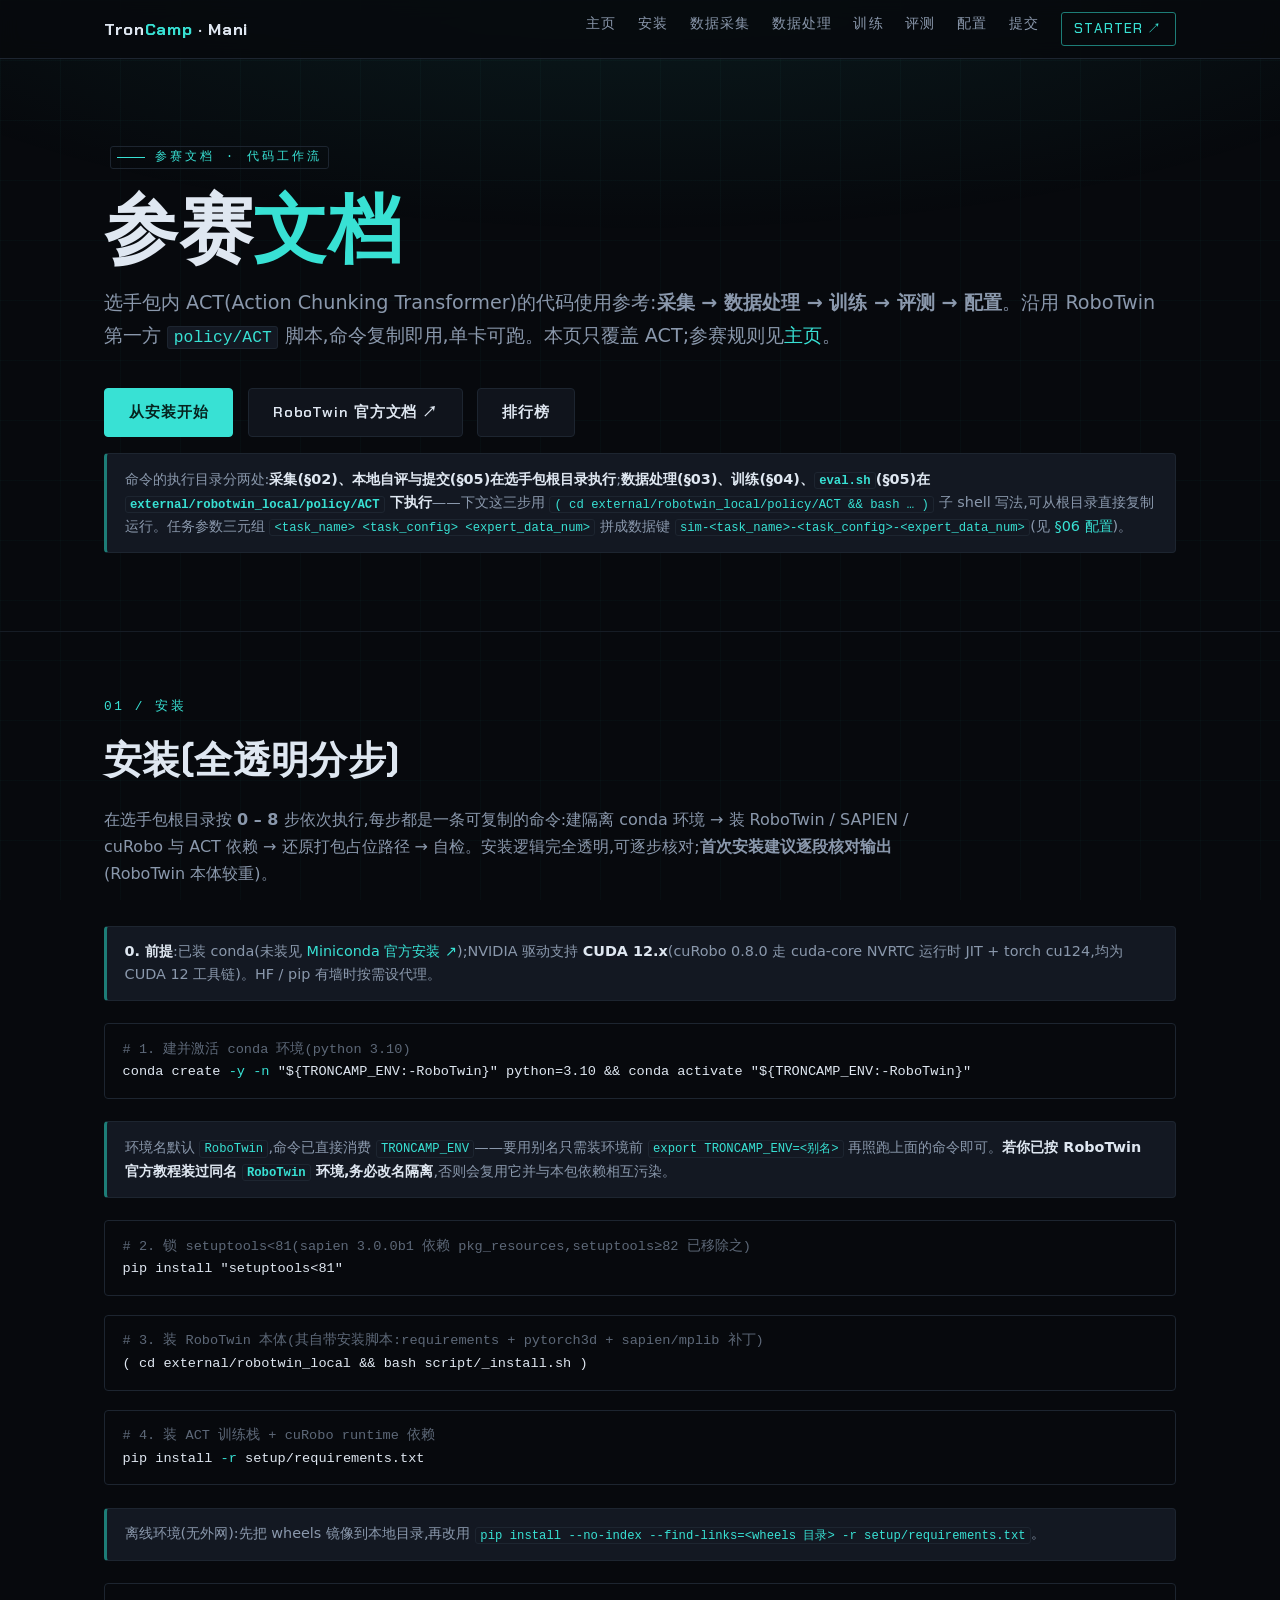
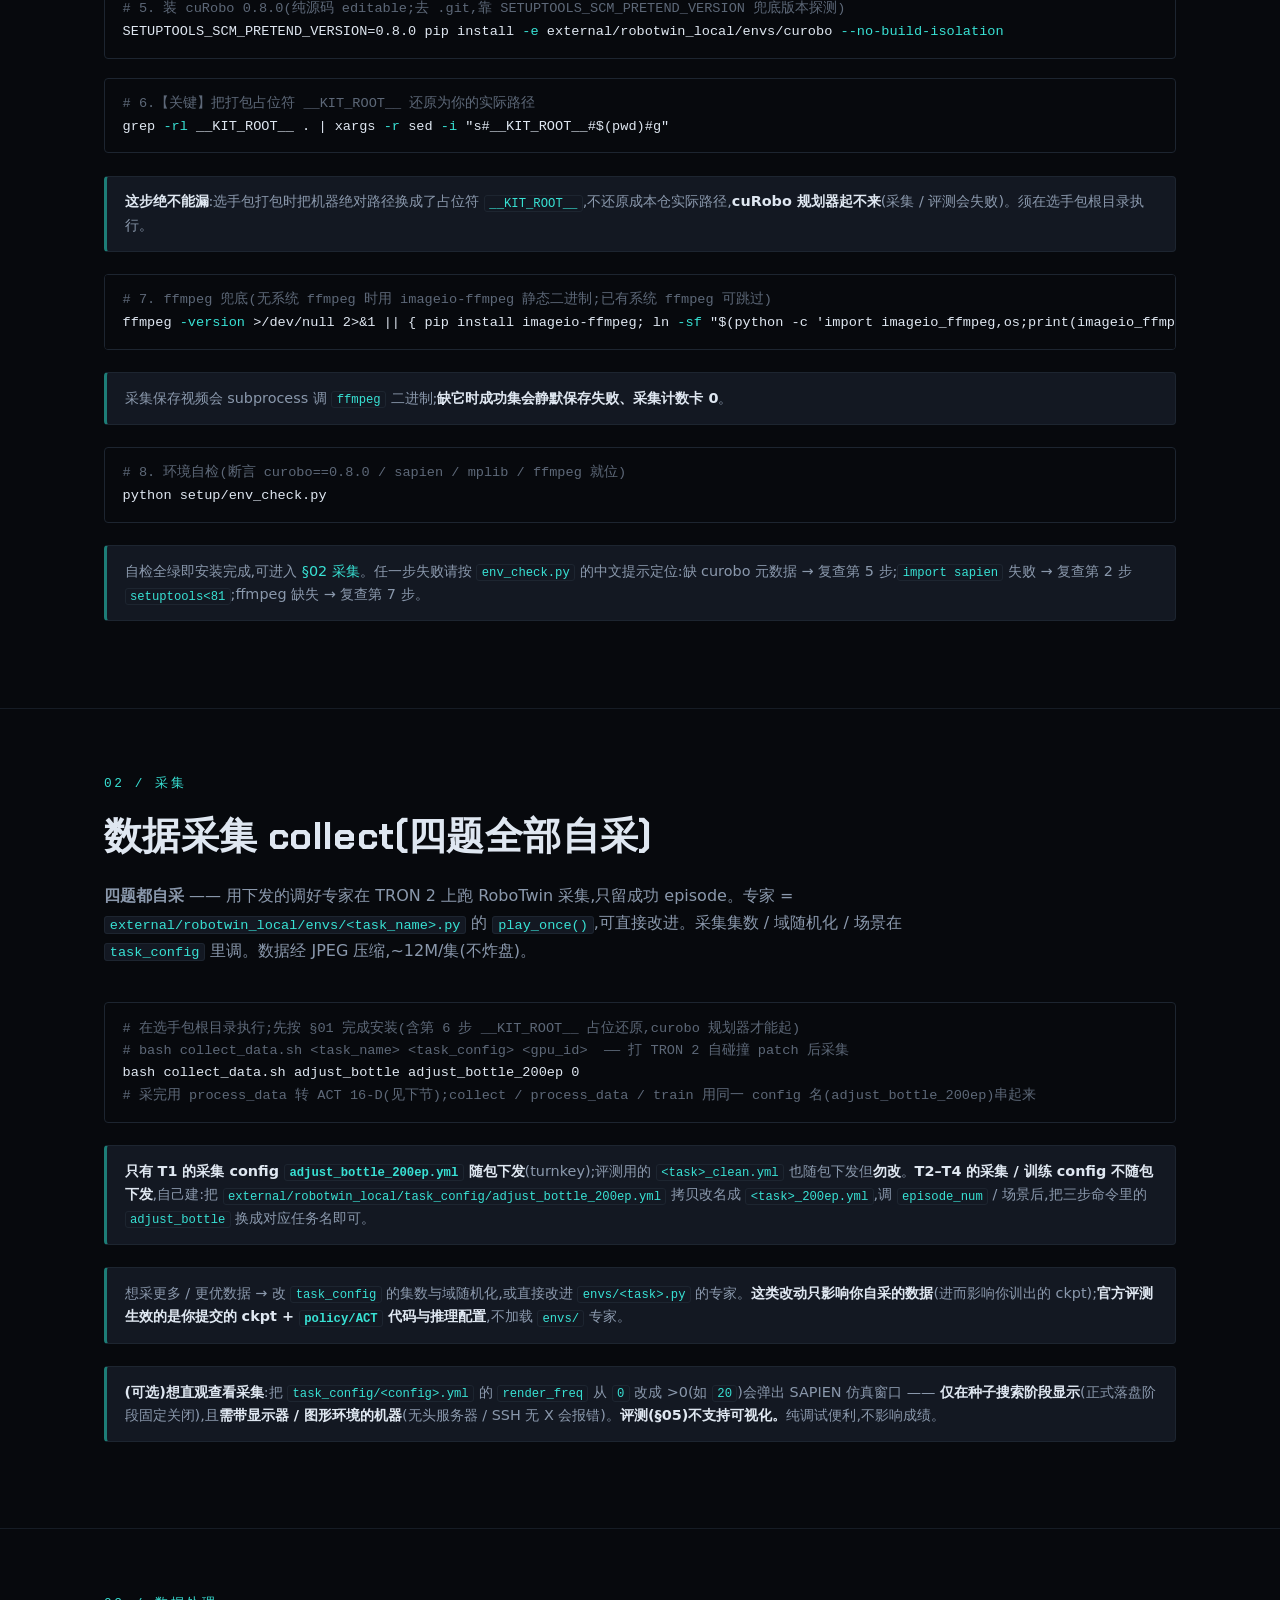
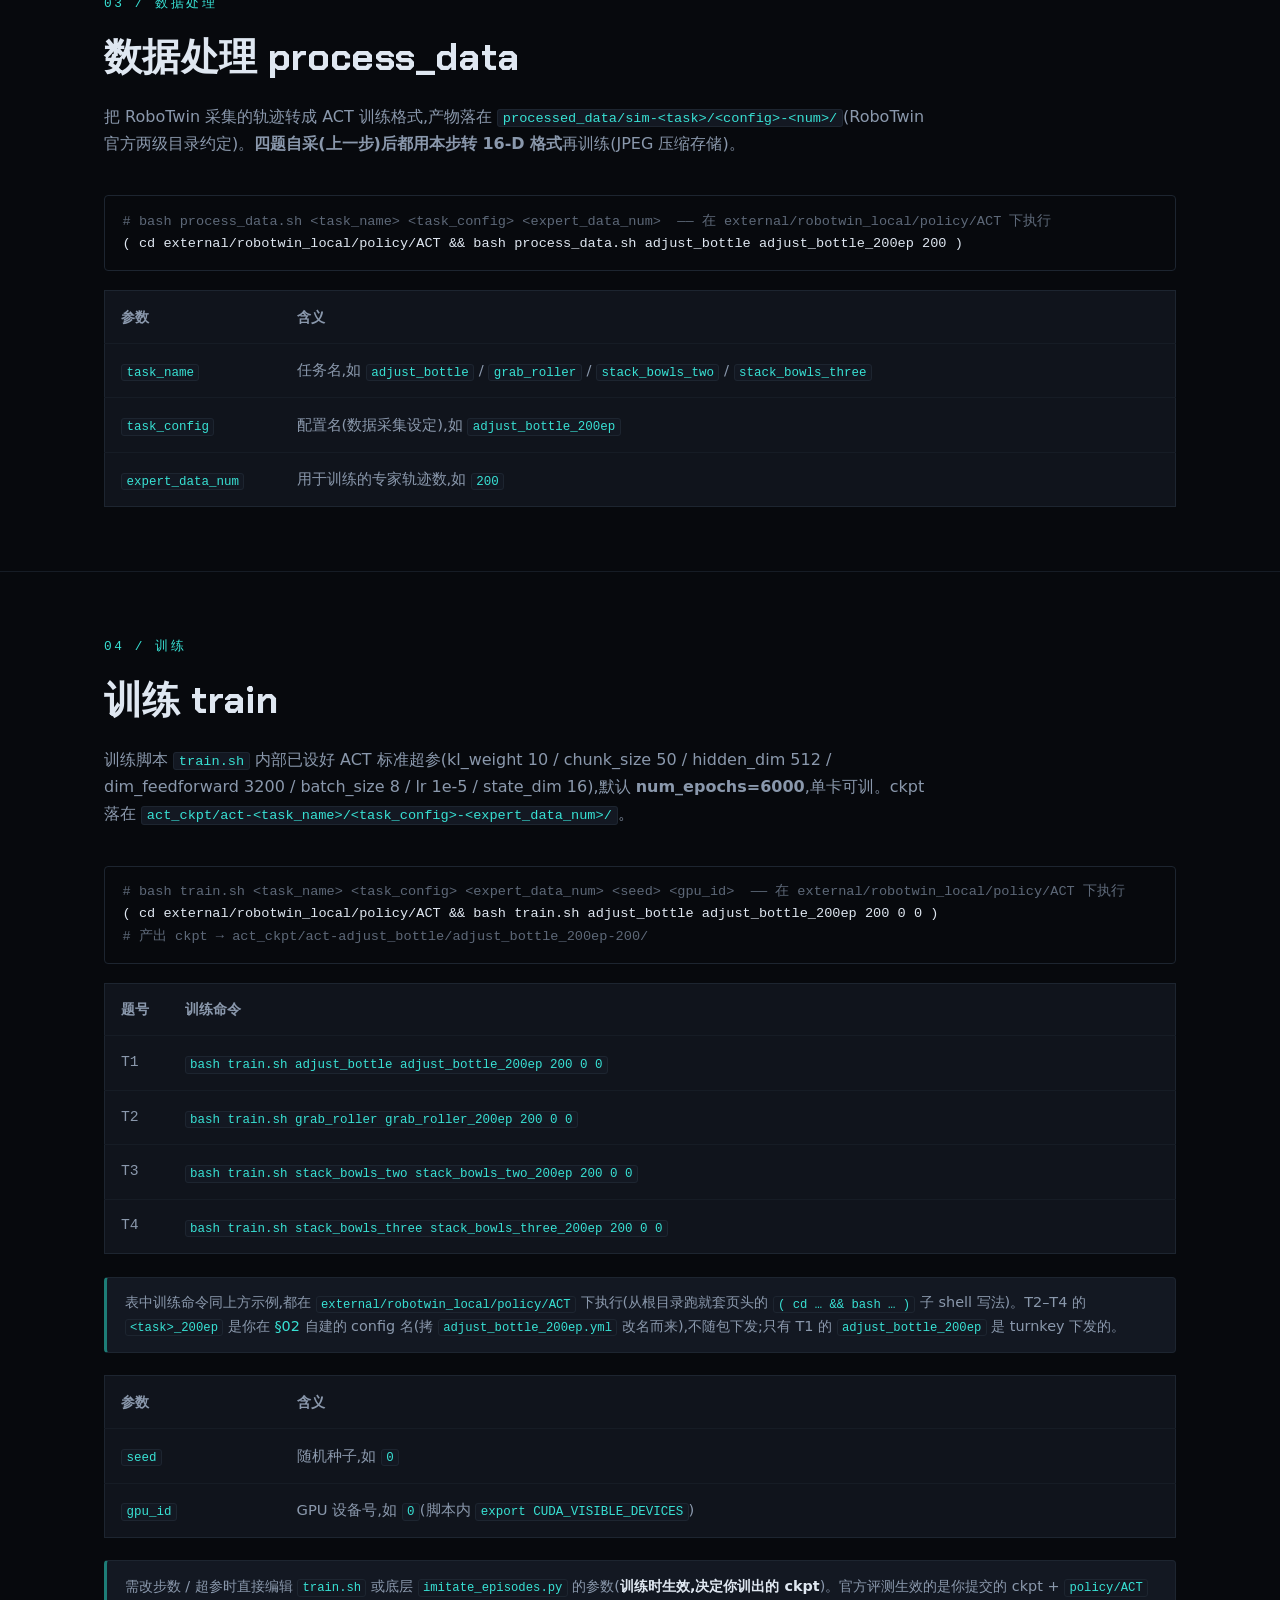
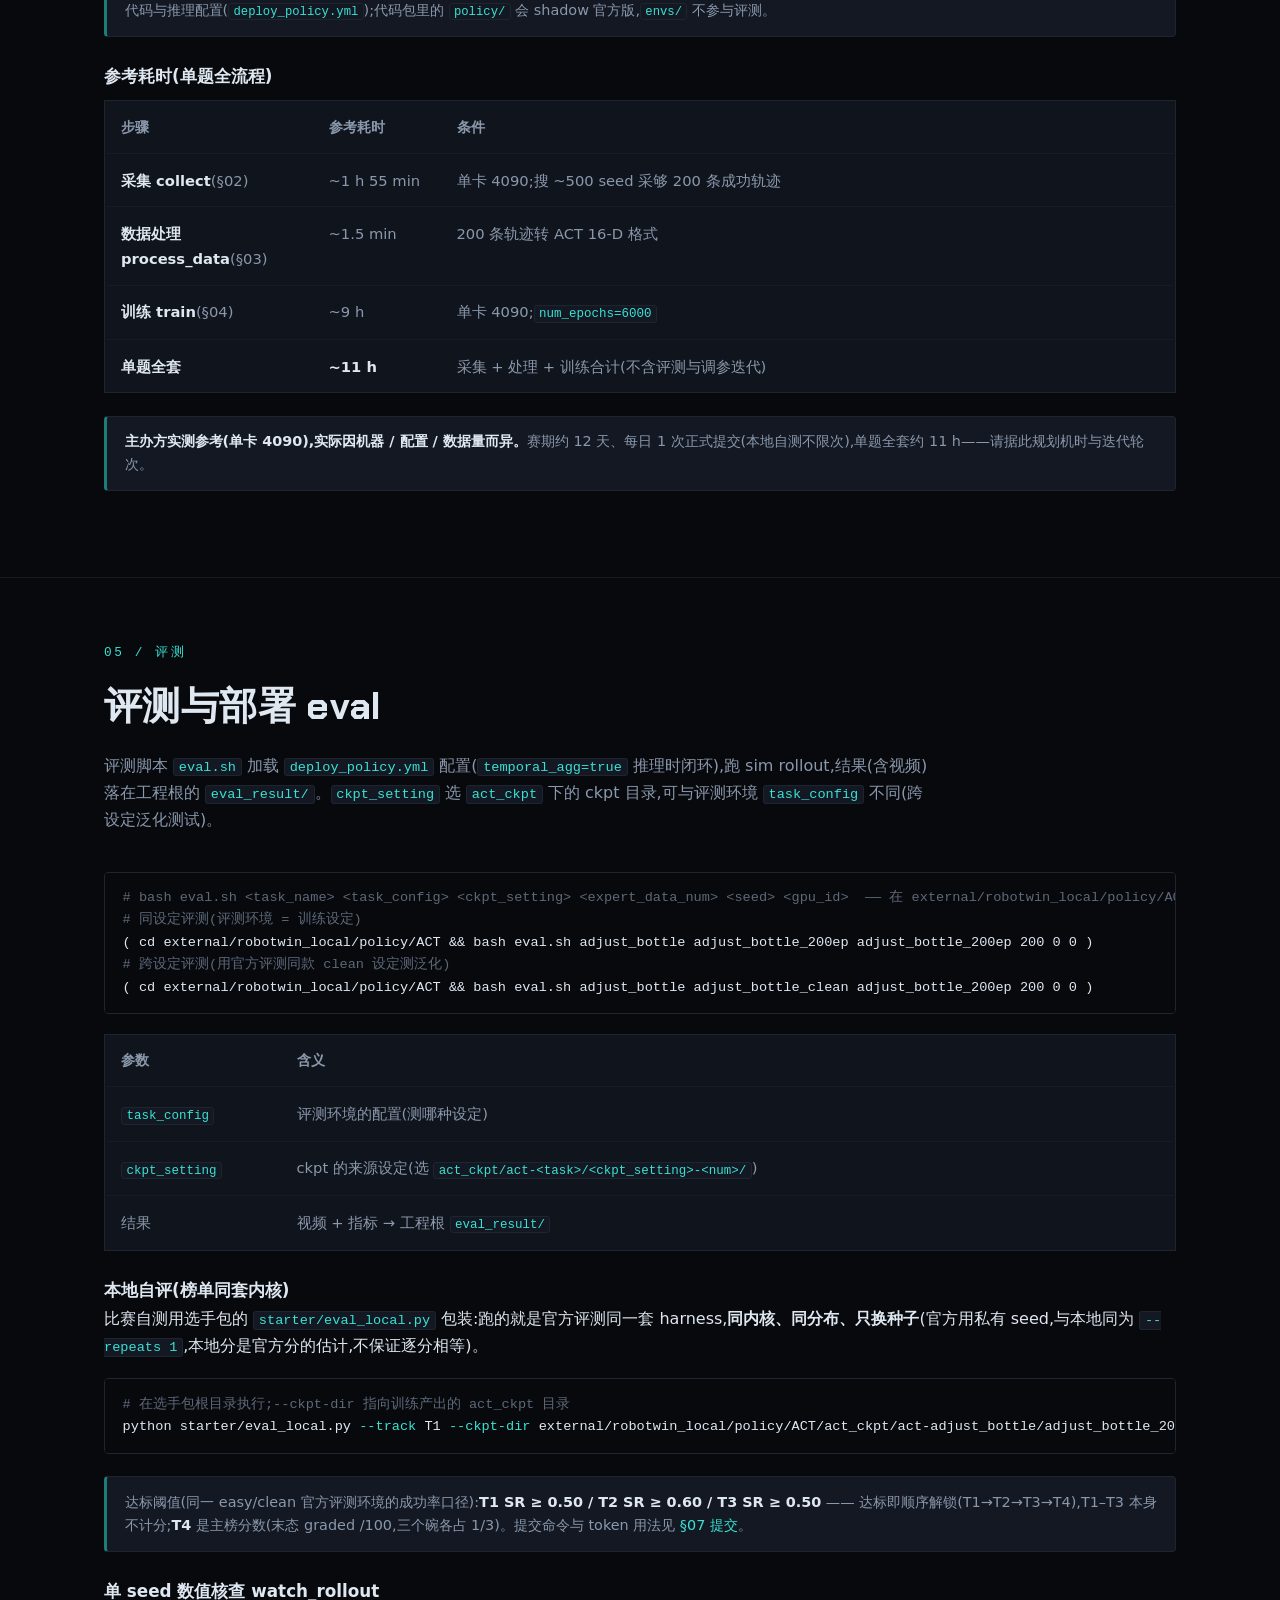
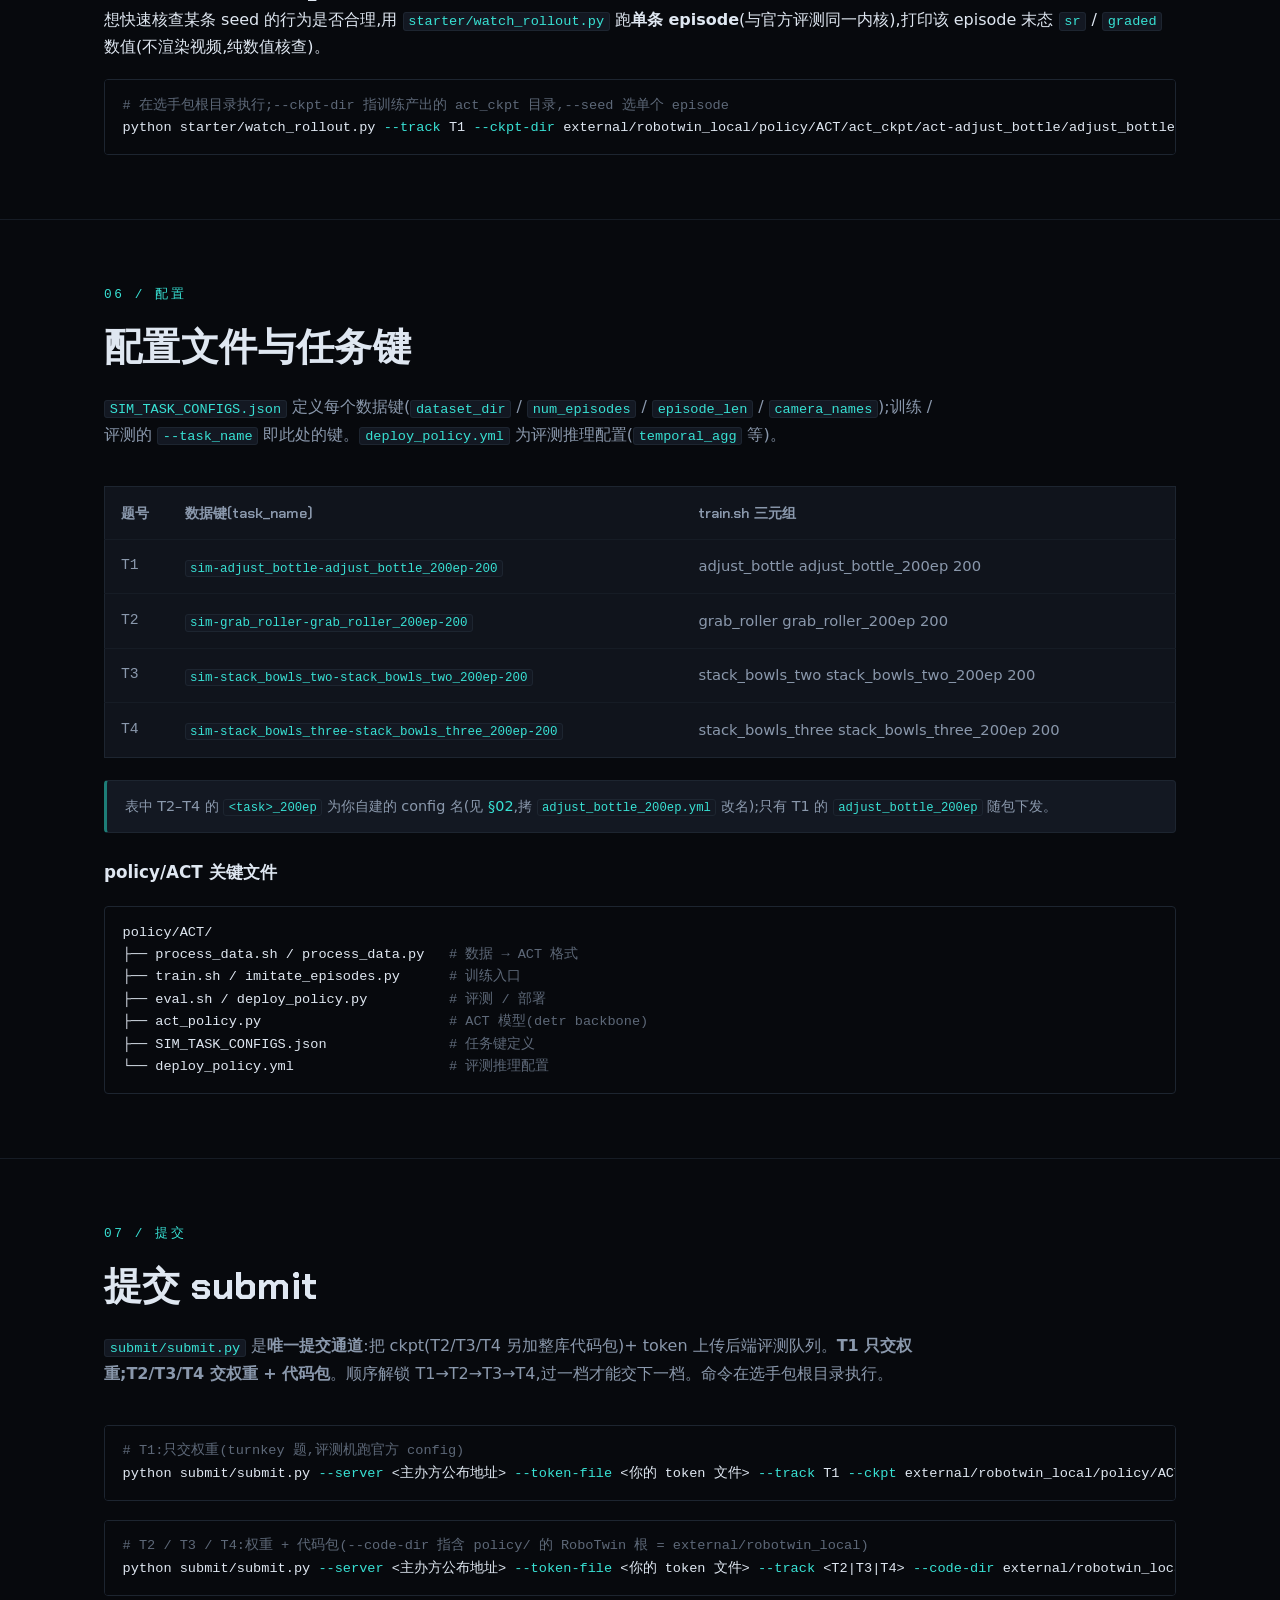
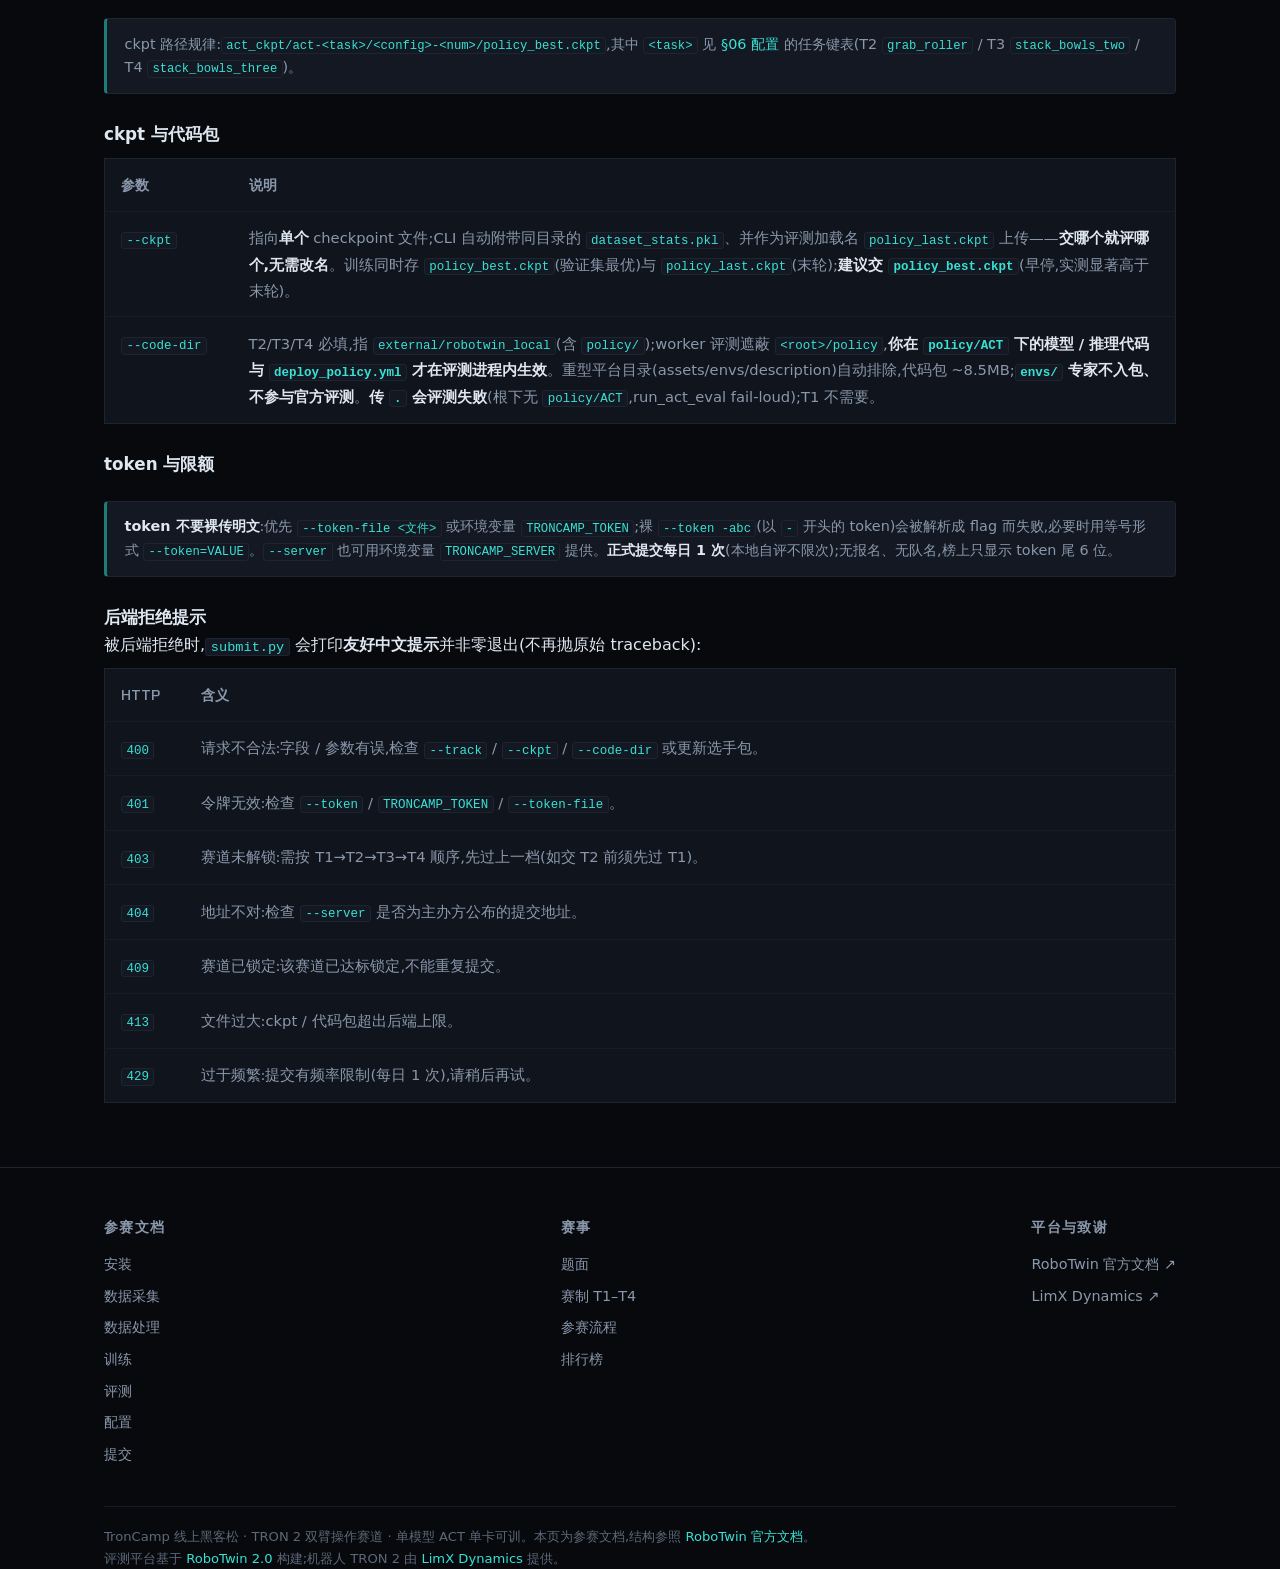
==== commit 27d0de2e: "docs(web): 安装透明分步 + 代码操作收敛 doc + 队列 CHANGELOG 补记 - doc.html §01 安装改全透明分步(conda→setuptools<81→RoboTwi" ====
--- a/doc.html
+++ b/doc.html
@@ -20,6 +20,7 @@
       <a href="#train">训练</a>
       <a href="#eval">评测</a>
       <a href="#config">配置</a>
+      <a href="#submit">提交</a>
       <a href="https://github.com/limx-troncamp/troncamp-mani" class="cta" target="_blank" rel="noopener">Starter ↗</a>
     </span>
   </div>
@@ -47,12 +48,40 @@
   <div class="wrap reveal">
     <div class="sec-head">
       <span class="sec-num">01 / 安装</span>
-      <h2>安装</h2>
-      <p>选手包根目录一键脚本会创建 conda 环境,并把 RoboTwin / SAPIEN / Curobo 与 ACT 的<b>全部依赖一次装好——无需任何手动 <code>pip install</code></b>。</p>
-    </div>
-    <div class="code"><span class="c"># 选手包一键装环境(唯一步骤):conda 环境 + RoboTwin / SAPIEN / Curobo + ACT 依赖全部装好</span>
-bash setup/install.sh</div>
-    <p class="note"><code>setup/install.sh</code> 已自动装好 ACT 运行所需的全部子依赖,<b>不需要再手动跑任何 pip 命令</b>;装完即可直接进入 <a href="#collect">§02 采集</a>。</p>
+      <h2>安装(全透明分步)</h2>
+      <p>在选手包根目录按 <b>0 – 8</b> 步依次执行,每步都是一条可复制的命令:建隔离 conda 环境 → 装 RoboTwin / SAPIEN / cuRobo 与 ACT 依赖 → 还原打包占位路径 → 自检。安装逻辑完全透明,可逐步核对;<b>首次安装建议逐段核对输出</b>(RoboTwin 本体较重)。</p>
+    </div>
+
+    <p class="note"><b>0. 前提</b>:已装 conda(未装见 <a href="https://docs.conda.io/projects/miniconda/en/latest/" target="_blank" rel="noopener">Miniconda 官方安装 ↗</a>);NVIDIA 驱动支持 <b>CUDA 12.x</b>(cuRobo 0.8.0 走 cuda-core NVRTC 运行时 JIT + torch cu124,均为 CUDA 12 工具链)。HF / pip 有墙时按需设代理。</p>
+
+    <div class="code"><span class="c"># 1. 建并激活 conda 环境(python 3.10)</span>
+conda create <span class="a">-y</span> <span class="a">-n</span> "${TRONCAMP_ENV:-RoboTwin}" python=3.10 &amp;&amp; conda activate "${TRONCAMP_ENV:-RoboTwin}"</div>
+    <p class="note">环境名默认 <code>RoboTwin</code>,命令已直接消费 <code>TRONCAMP_ENV</code>——要用别名只需装环境前 <code>export TRONCAMP_ENV=&lt;别名&gt;</code> 再照跑上面的命令即可。<b>若你已按 RoboTwin 官方教程装过同名 <code>RoboTwin</code> 环境,务必改名隔离</b>,否则会复用它并与本包依赖相互污染。</p>
+
+    <div class="code"><span class="c"># 2. 锁 setuptools&lt;81(sapien 3.0.0b1 依赖 pkg_resources,setuptools≥82 已移除之)</span>
+pip install "setuptools&lt;81"</div>
+
+    <div class="code"><span class="c"># 3. 装 RoboTwin 本体(其自带安装脚本:requirements + pytorch3d + sapien/mplib 补丁)</span>
+( cd external/robotwin_local &amp;&amp; bash script/_install.sh )</div>
+
+    <div class="code"><span class="c"># 4. 装 ACT 训练栈 + cuRobo runtime 依赖</span>
+pip install <span class="a">-r</span> setup/requirements.txt</div>
+    <p class="note">离线环境(无外网):先把 wheels 镜像到本地目录,再改用 <code>pip install --no-index --find-links=&lt;wheels 目录&gt; -r setup/requirements.txt</code>。</p>
+
+    <div class="code"><span class="c"># 5. 装 cuRobo 0.8.0(纯源码 editable;去 .git,靠 SETUPTOOLS_SCM_PRETEND_VERSION 兜底版本探测)</span>
+SETUPTOOLS_SCM_PRETEND_VERSION=0.8.0 pip install <span class="a">-e</span> external/robotwin_local/envs/curobo <span class="a">--no-build-isolation</span></div>
+
+    <div class="code"><span class="c"># 6.【关键】把打包占位符 __KIT_ROOT__ 还原为你的实际路径</span>
+grep <span class="a">-rl</span> __KIT_ROOT__ . | xargs <span class="a">-r</span> sed <span class="a">-i</span> "s#__KIT_ROOT__#$(pwd)#g"</div>
+    <p class="note"><b>这步绝不能漏</b>:选手包打包时把机器绝对路径换成了占位符 <code>__KIT_ROOT__</code>,不还原成本仓实际路径,<b>cuRobo 规划器起不来</b>(采集 / 评测会失败)。须在选手包根目录执行。</p>
+
+    <div class="code"><span class="c"># 7. ffmpeg 兜底(无系统 ffmpeg 时用 imageio-ffmpeg 静态二进制;已有系统 ffmpeg 可跳过)</span>
+ffmpeg <span class="a">-version</span> &gt;/dev/null 2&gt;&amp;1 || { pip install imageio-ffmpeg; ln <span class="a">-sf</span> "$(python -c 'import imageio_ffmpeg,os;print(imageio_ffmpeg.get_ffmpeg_exe())')" "$CONDA_PREFIX/bin/ffmpeg"; }</div>
+    <p class="note">采集保存视频会 subprocess 调 <code>ffmpeg</code> 二进制;<b>缺它时成功集会静默保存失败、采集计数卡 0</b>。</p>
+
+    <div class="code"><span class="c"># 8. 环境自检(断言 curobo==0.8.0 / sapien / mplib / ffmpeg 就位)</span>
+python setup/env_check.py</div>
+    <p class="note">自检全绿即安装完成,可进入 <a href="#collect">§02 采集</a>。任一步失败请按 <code>env_check.py</code> 的中文提示定位:缺 curobo 元数据 → 复查第 5 步;<code>import sapien</code> 失败 → 复查第 2 步 <code>setuptools&lt;81</code>;ffmpeg 缺失 → 复查第 7 步。</p>
   </div>
 </section>
 
@@ -64,12 +93,12 @@
       <h2>数据采集 collect(四题全部自采)</h2>
       <p><b>四题都自采</b> —— 用下发的调好专家在 TRON 2 上跑 RoboTwin 采集,只留成功 episode。专家 = <code>external/robotwin_local/envs/&lt;task_name&gt;.py</code> 的 <code>play_once()</code>,可直接改进。采集集数 / 域随机化 / 场景在 <code>task_config</code> 里调。数据经 JPEG 压缩,~12M/集(不炸盘)。</p>
     </div>
-    <div class="code"><span class="c"># 在选手包根目录执行;先 bash setup/install.sh(解析路径占位,curobo 规划器才能起)</span>
+    <div class="code"><span class="c"># 在选手包根目录执行;先按 §01 完成安装(含第 6 步 __KIT_ROOT__ 占位还原,curobo 规划器才能起)</span>
 <span class="c"># bash collect_data.sh &lt;task_name&gt; &lt;task_config&gt; &lt;gpu_id&gt;  —— 打 TRON 2 自碰撞 patch 后采集</span>
 bash collect_data.sh adjust_bottle adjust_bottle_200ep 0
 <span class="c"># 采完用 process_data 转 ACT 16-D(见下节);collect / process_data / train 用同一 config 名(adjust_bottle_200ep)串起来</span></div>
     <p class="note"><b>只有 T1 的采集 config <code>adjust_bottle_200ep.yml</code> 随包下发</b>(turnkey);评测用的 <code>&lt;task&gt;_clean.yml</code> 也随包下发但<b>勿改</b>。<b>T2–T4 的采集 / 训练 config 不随包下发</b>,自己建:把 <code>external/robotwin_local/task_config/adjust_bottle_200ep.yml</code> 拷贝改名成 <code>&lt;task&gt;_200ep.yml</code>,调 <code>episode_num</code> / 场景后,把三步命令里的 <code>adjust_bottle</code> 换成对应任务名即可。</p>
-    <p class="note">想采更多 / 更优数据 → 改 <code>task_config</code> 的集数与域随机化,或直接改进 <code>envs/&lt;task&gt;.py</code> 的专家。改动随提交的代码包生效。</p>
+    <p class="note">想采更多 / 更优数据 → 改 <code>task_config</code> 的集数与域随机化,或直接改进 <code>envs/&lt;task&gt;.py</code> 的专家。<b>这类改动只影响你自采的数据</b>(进而影响你训出的 ckpt);<b>官方评测生效的是你提交的 ckpt + <code>policy/ACT</code> 代码与推理配置</b>,不加载 <code>envs/</code> 专家。</p>
     <p class="note"><b>(可选)想直观查看采集</b>:把 <code>task_config/&lt;config&gt;.yml</code> 的 <code>render_freq</code> 从 <code>0</code> 改成 &gt;0(如 <code>20</code>)会弹出 SAPIEN 仿真窗口 —— <b>仅在种子搜索阶段显示</b>(正式落盘阶段固定关闭),且<b>需带显示器 / 图形环境的机器</b>(无头服务器 / SSH 无 X 会报错)。<b>评测(§05)不支持可视化。</b>纯调试便利,不影响成绩。</p>
   </div>
 </section>
@@ -123,7 +152,7 @@
         <tr><td><code>gpu_id</code></td><td>GPU 设备号,如 <code>0</code>(脚本内 <code>export CUDA_VISIBLE_DEVICES</code>)</td></tr>
       </tbody>
     </table>
-    <p class="note">需改步数 / 超参时直接编辑 <code>train.sh</code> 或底层 <code>imitate_episodes.py</code> 的参数;T2/T3/T4 的工程改动随提交的代码包在评测进程内生效。</p>
+    <p class="note">需改步数 / 超参时直接编辑 <code>train.sh</code> 或底层 <code>imitate_episodes.py</code> 的参数(<b>训练时生效,决定你训出的 ckpt</b>)。官方评测生效的是你提交的 ckpt + <code>policy/ACT</code> 代码与推理配置(<code>deploy_policy.yml</code>);代码包里的 <code>policy/</code> 会 shadow 官方版,<code>envs/</code> 不参与评测。</p>
 
     <h3 style="margin-top:1.6rem;font-size:1.05rem;font-weight:700">参考耗时(单题全流程)</h3>
     <table class="dtable" style="margin-top:0.6rem">
@@ -164,7 +193,12 @@
     <p>比赛自测用选手包的 <code>starter/eval_local.py</code> 包装:跑的就是官方评测同一套 harness,<b>同内核、同分布、只换种子</b>(官方用私有 seed,与本地同为 <code>--repeats 1</code>,本地分是官方分的估计,不保证逐分相等)。</p>
     <div class="code"><span class="c"># 在选手包根目录执行;--ckpt-dir 指向训练产出的 act_ckpt 目录</span>
 python starter/eval_local.py <span class="a">--track</span> T1 <span class="a">--ckpt-dir</span> external/robotwin_local/policy/ACT/act_ckpt/act-adjust_bottle/adjust_bottle_200ep-200</div>
-    <p class="note">达标阈值(同一 easy/clean 官方评测环境的成功率口径):<b>T1 SR ≥ 0.50 / T2 SR ≥ 0.60 / T3 SR ≥ 0.50</b> —— 达标即顺序解锁(T1→T2→T3→T4),T1–T3 本身不计分;<b>T4</b> 是主榜分数(末态 graded /100,三个碗各占 1/3)。提交用 <code>submit/submit.py --server &lt;主办方公布地址&gt; --track &lt;Tn&gt; --token &lt;你的令牌&gt; --ckpt &lt;policy_best.ckpt&gt;</code>(令牌也可用 env <code>TRONCAMP_TOKEN</code> 提供;T2–T4 另加 <code>--code-dir external/robotwin_local</code> 打整库代码包)。</p>
+    <p class="note">达标阈值(同一 easy/clean 官方评测环境的成功率口径):<b>T1 SR ≥ 0.50 / T2 SR ≥ 0.60 / T3 SR ≥ 0.50</b> —— 达标即顺序解锁(T1→T2→T3→T4),T1–T3 本身不计分;<b>T4</b> 是主榜分数(末态 graded /100,三个碗各占 1/3)。提交命令与 token 用法见 <a href="#submit">§07 提交</a>。</p>
+
+    <h3 style="margin-top:1.6rem;font-size:1.05rem;font-weight:700">单 seed 数值核查 watch_rollout</h3>
+    <p>想快速核查某条 seed 的行为是否合理,用 <code>starter/watch_rollout.py</code> 跑<b>单条 episode</b>(与官方评测同一内核),打印该 episode 末态 <code>sr</code> / <code>graded</code> 数值(不渲染视频,纯数值核查)。</p>
+    <div class="code"><span class="c"># 在选手包根目录执行;--ckpt-dir 指训练产出的 act_ckpt 目录,--seed 选单个 episode</span>
+python starter/watch_rollout.py <span class="a">--track</span> T1 <span class="a">--ckpt-dir</span> external/robotwin_local/policy/ACT/act_ckpt/act-adjust_bottle/adjust_bottle_200ep-200 <span class="a">--seed</span> 0</div>
   </div>
 </section>
 
@@ -195,6 +229,51 @@
 ├── act_policy.py                       <span class="c"># ACT 模型(detr backbone)</span>
 ├── SIM_TASK_CONFIGS.json               <span class="c"># 任务键定义</span>
 └── deploy_policy.yml                   <span class="c"># 评测推理配置</span></div>
+  </div>
+</section>
+
+<!-- ───────── 07 提交 ───────── -->
+<section id="submit">
+  <div class="wrap reveal">
+    <div class="sec-head">
+      <span class="sec-num">07 / 提交</span>
+      <h2>提交 submit</h2>
+      <p><code>submit/submit.py</code> 是<b>唯一提交通道</b>:把 ckpt(T2/T3/T4 另加整库代码包)+ token 上传后端评测队列。<b>T1 只交权重;T2/T3/T4 交权重 + 代码包</b>。顺序解锁 T1→T2→T3→T4,过一档才能交下一档。命令在选手包根目录执行。</p>
+    </div>
+
+    <div class="code"><span class="c"># T1:只交权重(turnkey 题,评测机跑官方 config)</span>
+python submit/submit.py <span class="a">--server</span> &lt;主办方公布地址&gt; <span class="a">--token-file</span> &lt;你的 token 文件&gt; <span class="a">--track</span> T1 <span class="a">--ckpt</span> external/robotwin_local/policy/ACT/act_ckpt/act-adjust_bottle/&lt;config&gt;-&lt;num&gt;/policy_best.ckpt</div>
+
+    <div class="code"><span class="c"># T2 / T3 / T4:权重 + 代码包(--code-dir 指含 policy/ 的 RoboTwin 根 = external/robotwin_local)</span>
+python submit/submit.py <span class="a">--server</span> &lt;主办方公布地址&gt; <span class="a">--token-file</span> &lt;你的 token 文件&gt; <span class="a">--track</span> &lt;T2|T3|T4&gt; <span class="a">--code-dir</span> external/robotwin_local <span class="a">--ckpt</span> external/robotwin_local/policy/ACT/act_ckpt/act-&lt;task&gt;/&lt;config&gt;-&lt;num&gt;/policy_best.ckpt</div>
+    <p class="note">ckpt 路径规律:<code>act_ckpt/act-&lt;task&gt;/&lt;config&gt;-&lt;num&gt;/policy_best.ckpt</code>,其中 <code>&lt;task&gt;</code> 见 <a href="#config">§06 配置</a> 的任务键表(T2 <code>grab_roller</code> / T3 <code>stack_bowls_two</code> / T4 <code>stack_bowls_three</code>)。</p>
+
+    <h3 style="margin-top:1.6rem;font-size:1.05rem;font-weight:700">ckpt 与代码包</h3>
+    <table class="dtable" style="margin-top:0.6rem">
+      <thead><tr><th style="width:8rem">参数</th><th>说明</th></tr></thead>
+      <tbody>
+        <tr><td><code>--ckpt</code></td><td>指向<b>单个</b> checkpoint 文件;CLI 自动附带同目录的 <code>dataset_stats.pkl</code>、并作为评测加载名 <code>policy_last.ckpt</code> 上传——<b>交哪个就评哪个,无需改名</b>。训练同时存 <code>policy_best.ckpt</code>(验证集最优)与 <code>policy_last.ckpt</code>(末轮);<b>建议交 <code>policy_best.ckpt</code></b>(早停,实测显著高于末轮)。</td></tr>
+        <tr><td><code>--code-dir</code></td><td>T2/T3/T4 必填,指 <code>external/robotwin_local</code>(含 <code>policy/</code>);worker 评测遮蔽 <code>&lt;root&gt;/policy</code>,<b>你在 <code>policy/ACT</code> 下的模型 / 推理代码与 <code>deploy_policy.yml</code> 才在评测进程内生效</b>。重型平台目录(assets/envs/description)自动排除,代码包 ~8.5MB;<b><code>envs/</code> 专家不入包、不参与官方评测</b>。<b>传 <code>.</code> 会评测失败</b>(根下无 <code>policy/ACT</code>,run_act_eval fail-loud);T1 不需要。</td></tr>
+      </tbody>
+    </table>
+
+    <h3 style="margin-top:1.6rem;font-size:1.05rem;font-weight:700">token 与限额</h3>
+    <p class="note"><b>token 不要裸传明文</b>:优先 <code>--token-file &lt;文件&gt;</code> 或环境变量 <code>TRONCAMP_TOKEN</code>;裸 <code>--token -abc</code>(以 <code>-</code> 开头的 token)会被解析成 flag 而失败,必要时用等号形式 <code>--token=VALUE</code>。<code>--server</code> 也可用环境变量 <code>TRONCAMP_SERVER</code> 提供。<b>正式提交每日 1 次</b>(本地自评不限次);无报名、无队名,榜上只显示 token 尾 6 位。</p>
+
+    <h3 style="margin-top:1.6rem;font-size:1.05rem;font-weight:700">后端拒绝提示</h3>
+    <p>被后端拒绝时,<code>submit.py</code> 会打印<b>友好中文提示</b>并非零退出(不再抛原始 traceback):</p>
+    <table class="dtable" style="margin-top:0.6rem">
+      <thead><tr><th style="width:5rem">HTTP</th><th>含义</th></tr></thead>
+      <tbody>
+        <tr><td><code>400</code></td><td>请求不合法:字段 / 参数有误,检查 <code>--track</code> / <code>--ckpt</code> / <code>--code-dir</code> 或更新选手包。</td></tr>
+        <tr><td><code>401</code></td><td>令牌无效:检查 <code>--token</code> / <code>TRONCAMP_TOKEN</code> / <code>--token-file</code>。</td></tr>
+        <tr><td><code>403</code></td><td>赛道未解锁:需按 T1→T2→T3→T4 顺序,先过上一档(如交 T2 前须先过 T1)。</td></tr>
+        <tr><td><code>404</code></td><td>地址不对:检查 <code>--server</code> 是否为主办方公布的提交地址。</td></tr>
+        <tr><td><code>409</code></td><td>赛道已锁定:该赛道已达标锁定,不能重复提交。</td></tr>
+        <tr><td><code>413</code></td><td>文件过大:ckpt / 代码包超出后端上限。</td></tr>
+        <tr><td><code>429</code></td><td>过于频繁:提交有频率限制(每日 1 次),请稍后再试。</td></tr>
+      </tbody>
+    </table>
   </div>
 </section>
 
@@ -210,6 +289,7 @@
         <a href="#train">训练</a>
         <a href="#eval">评测</a>
         <a href="#config">配置</a>
+        <a href="#submit">提交</a>
       </div>
       <div class="foot-col">
         <h5>赛事</h5>
--- a/style.css
+++ b/style.css
@@ -383,3 +383,44 @@
     section .wrap.reveal { animation: reveal-rise linear both; animation-timeline: view(); animation-range: entry 0% entry 40%; }
   }
 }
+
+/* ───────── 评测队列 dialog(匿名只读) ───────── */
+.btn-queue { padding: 0.35rem 1rem; font-size: 0.82rem; }
+.qdlg {
+  border: 1px solid var(--line); background: var(--panel); color: var(--text);
+  border-radius: 8px; max-width: min(760px, 92vw); width: 760px; padding: 0;
+  margin: auto; /* 覆盖全局 *{margin:0},恢复 dialog:modal 居中 */
+  font-family: var(--body); box-shadow: 0 20px 60px rgba(0, 0, 0, 0.5);
+}
+.qdlg::backdrop { background: rgba(3, 5, 8, 0.72); }
+.qdlg-head {
+  display: flex; align-items: center; gap: 0.9rem;
+  padding: 0.9rem 1.1rem; border-bottom: 1px solid var(--line);
+}
+.qdlg-head strong { font-family: var(--display); letter-spacing: 0.04em; color: var(--accent); }
+.qdlg-head .spacer { flex: 1; margin: 0; }
+.q-counts { font-family: var(--mono); font-size: 0.8rem; color: var(--muted); }
+#q-updated { font-family: var(--mono); font-size: 0.76rem; color: var(--dim); }
+.qdlg-body { max-height: 62vh; overflow: auto; }
+.qtable { width: 100%; border-collapse: collapse; font-size: 0.88rem; }
+.qtable th {
+  text-align: left; padding: 0.6rem 1.1rem; color: var(--dim); font-weight: 500;
+  font-size: 0.72rem; text-transform: uppercase; letter-spacing: 0.05em;
+  position: sticky; top: 0; background: var(--panel-2); border-bottom: 1px solid var(--line);
+}
+.qtable td { padding: 0.6rem 1.1rem; border-bottom: 1px solid var(--line-soft); }
+.qtable tr:last-child td { border-bottom: none; }
+.q-team { font-family: var(--mono); color: var(--text); }
+.q-team .tprefix { color: var(--dim); }
+.q-track { font-family: var(--mono); color: var(--muted); }
+.q-time { color: var(--dim); font-size: 0.82rem; white-space: nowrap; }
+.qbadge {
+  display: inline-block; padding: 0.05rem 0.6rem; border-radius: 11px;
+  font-size: 0.78rem; font-family: var(--mono); line-height: 1.55; white-space: nowrap;
+}
+.q-queued, .q-unknown { color: var(--muted); border: 1px solid var(--line); }
+.q-running { color: var(--accent); border: 1px solid var(--accent-dim); background: rgba(56, 225, 212, 0.08); }
+.q-done { color: #6bd39a; border: 1px solid #2e6e4f; background: rgba(107, 211, 154, 0.08); }
+.q-failed { color: var(--bad); border: 1px solid #6e2e2e; background: rgba(240, 140, 140, 0.08); }
+.qreason { color: var(--warn); font-size: 0.82rem; }
+#q-empty { padding: 1.5rem 1.1rem; color: var(--dim); text-align: center; }
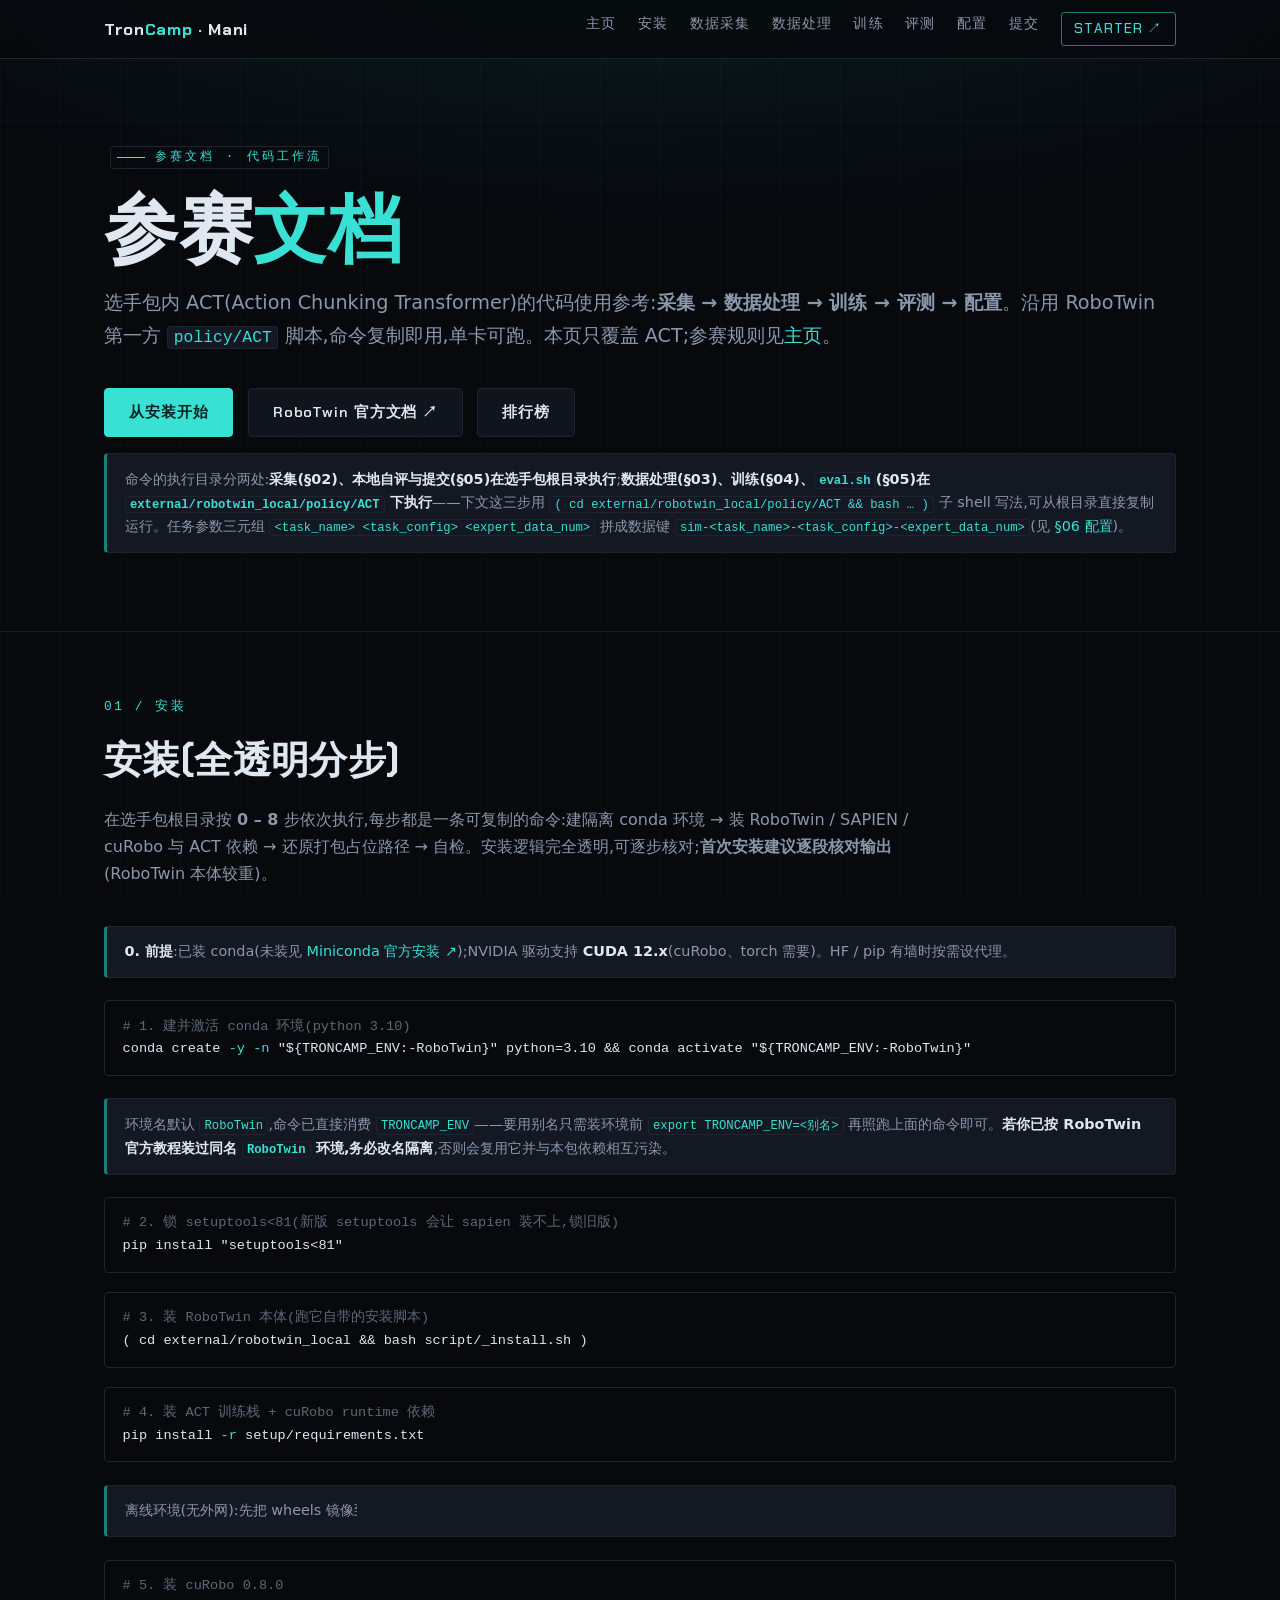
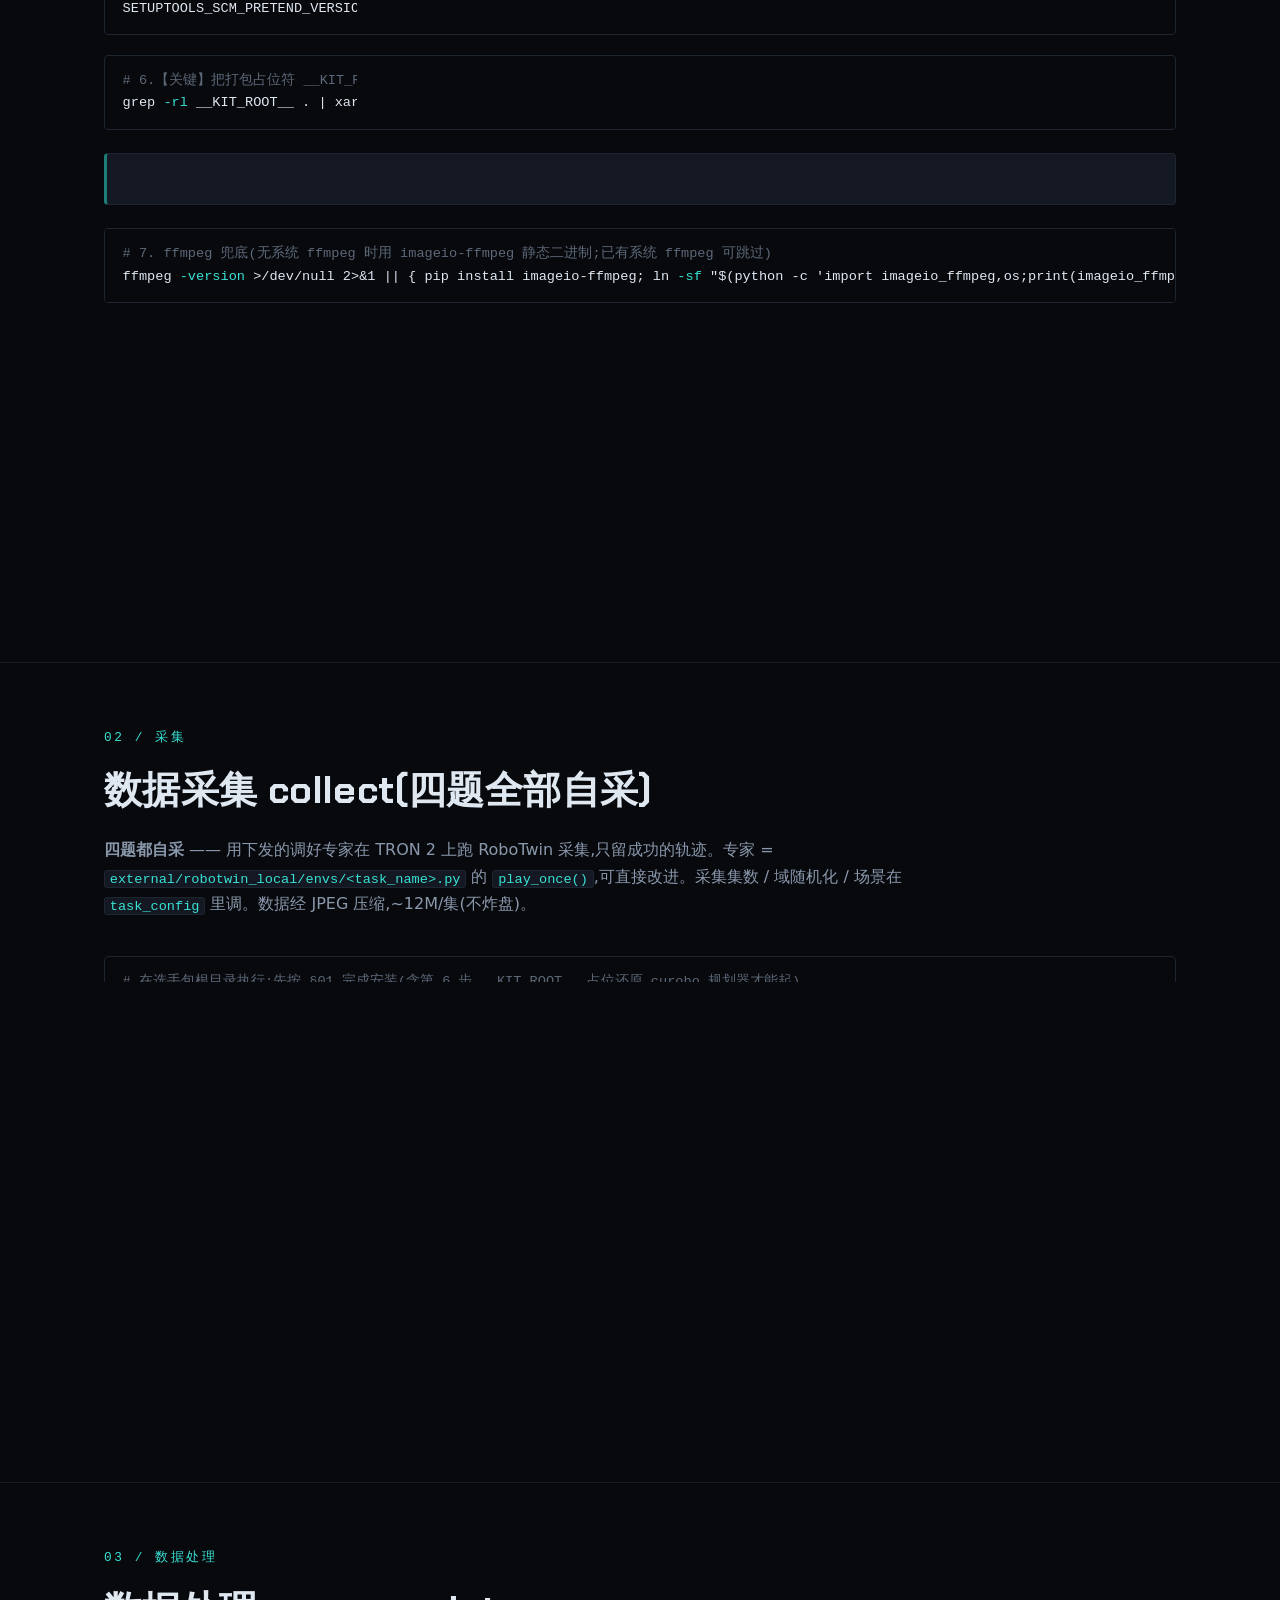
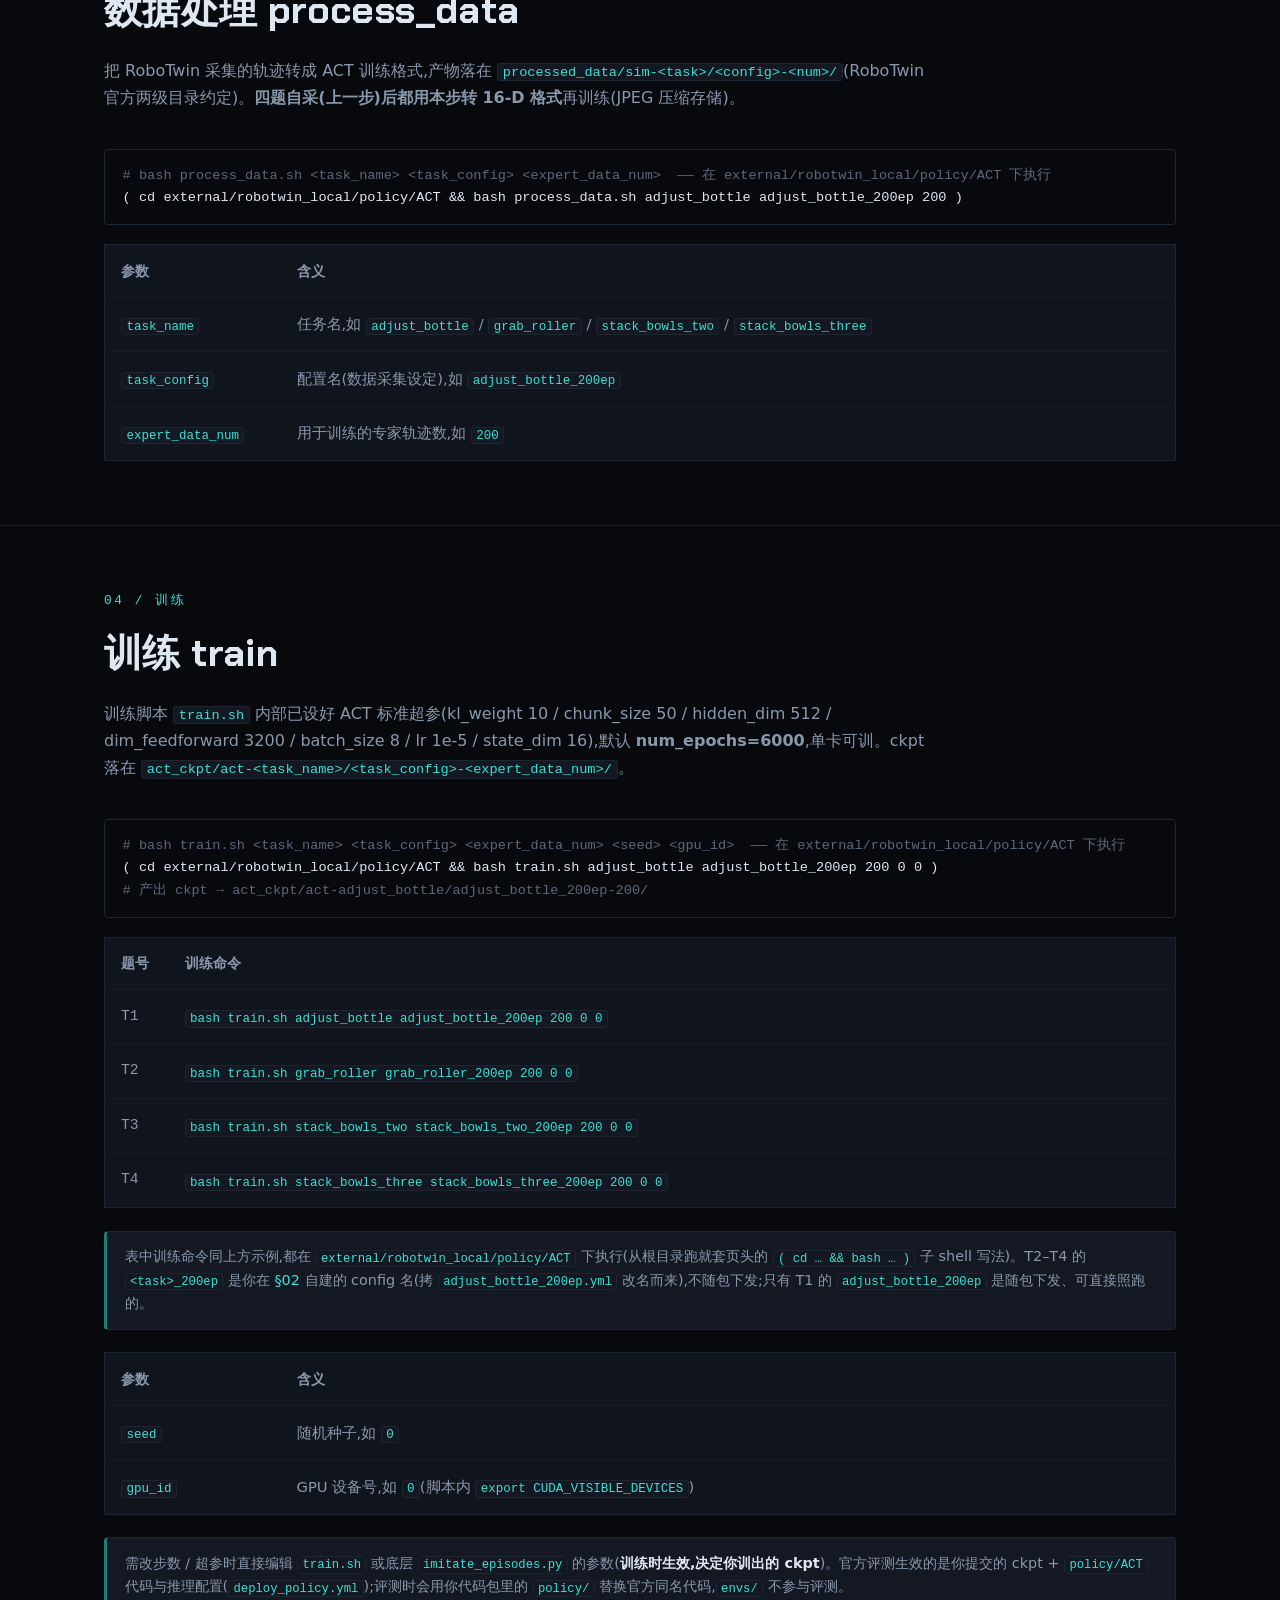
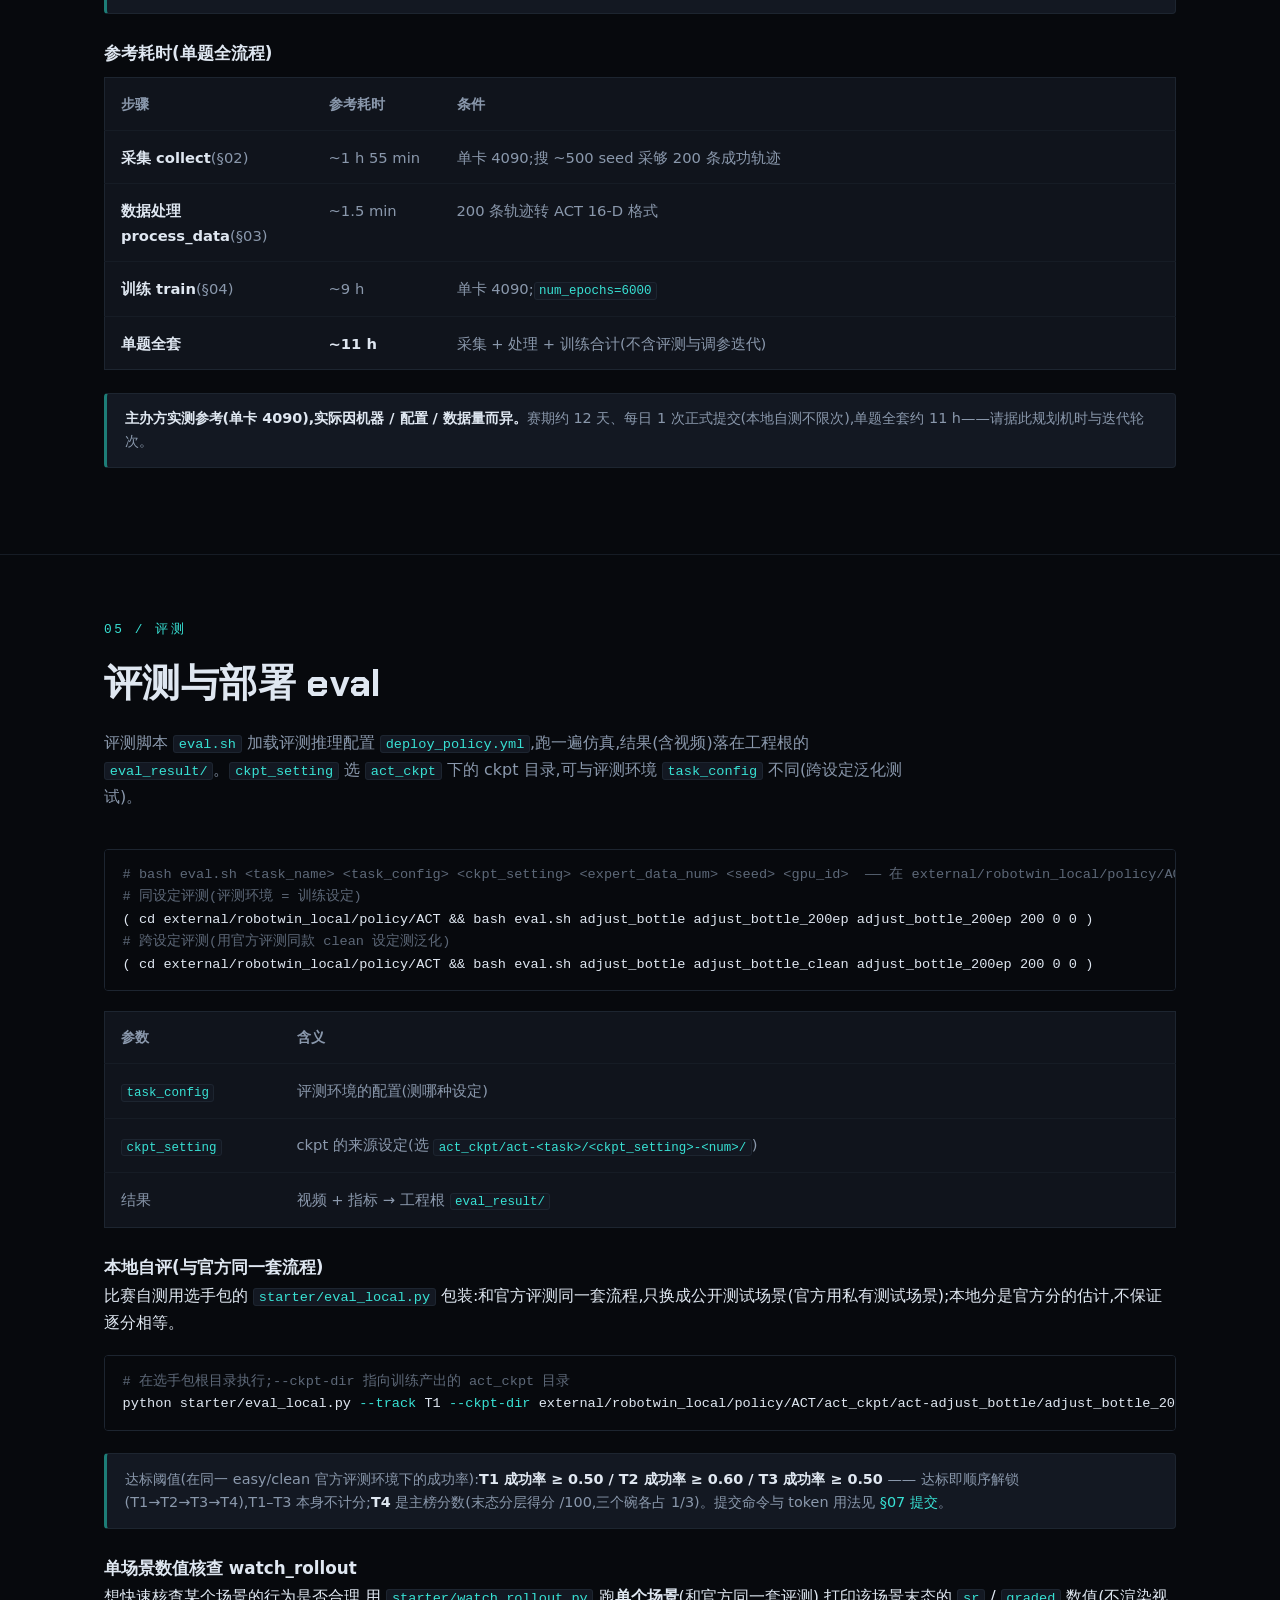
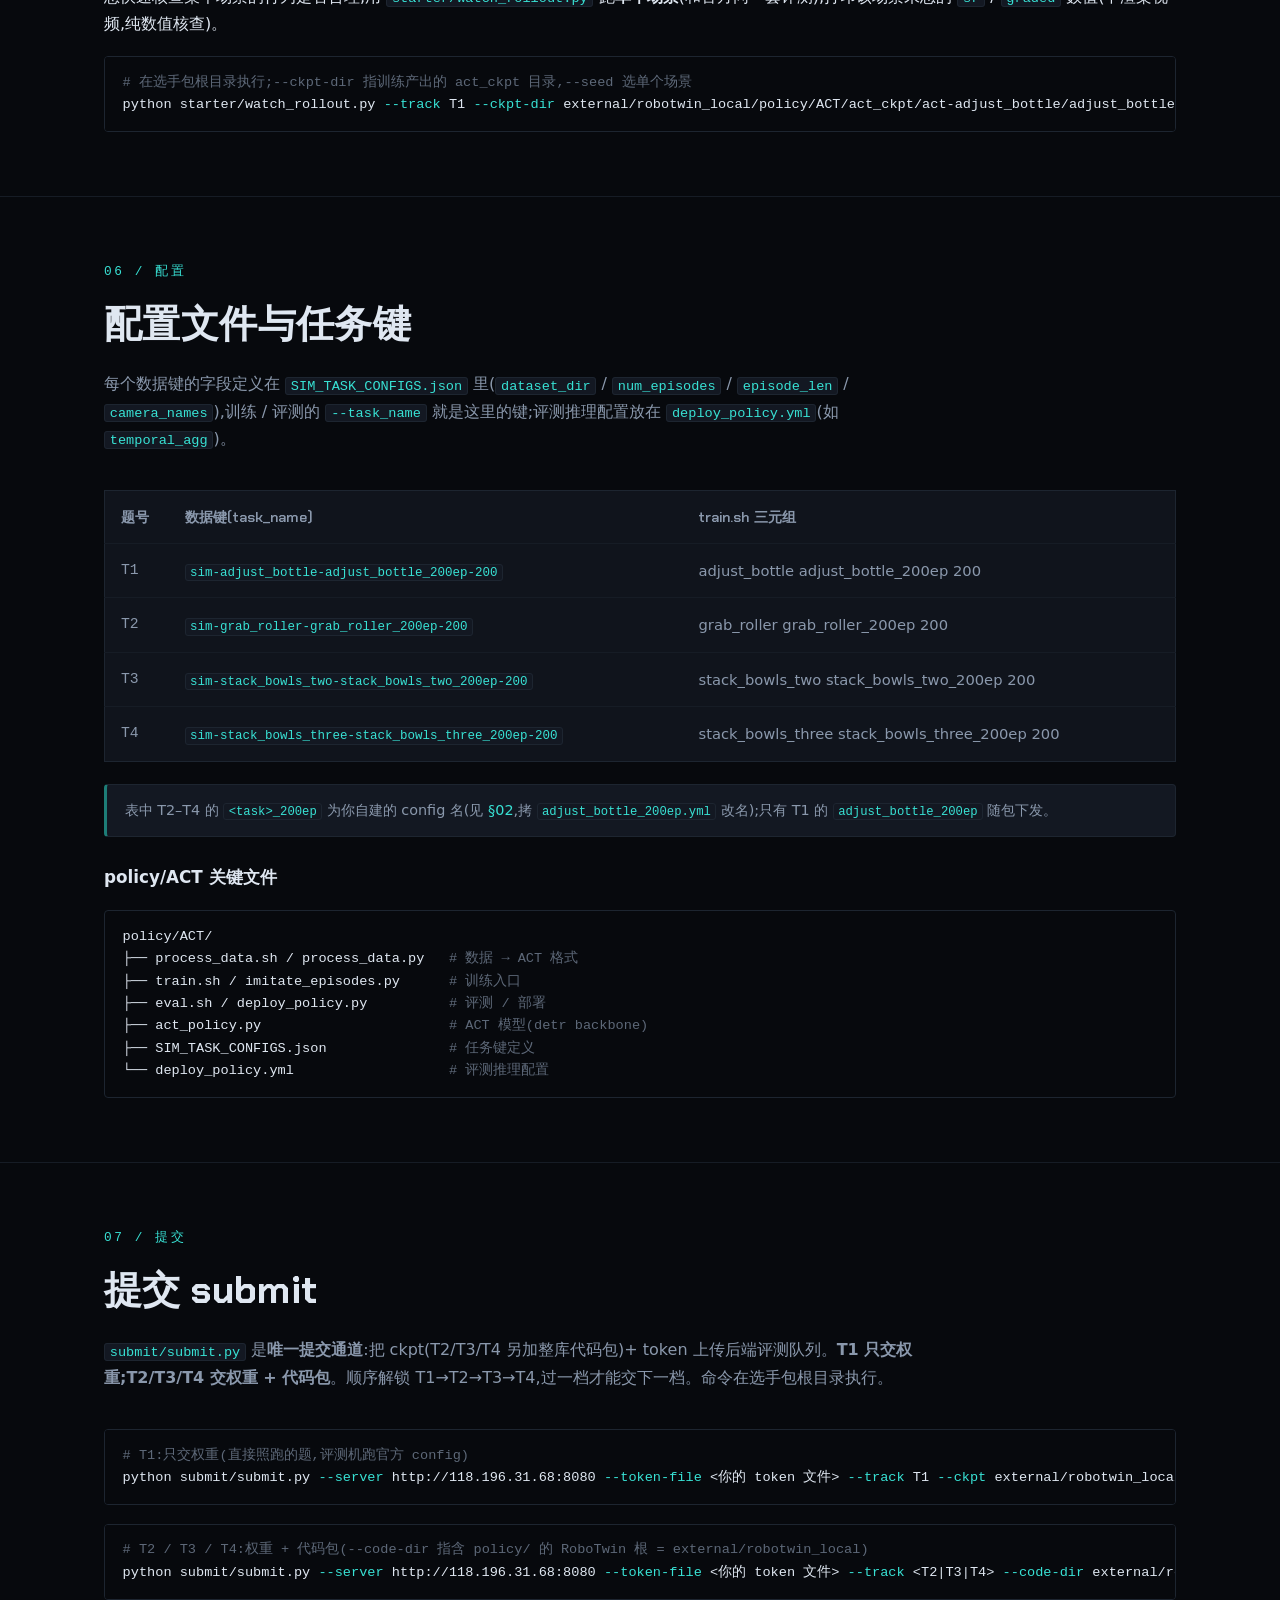
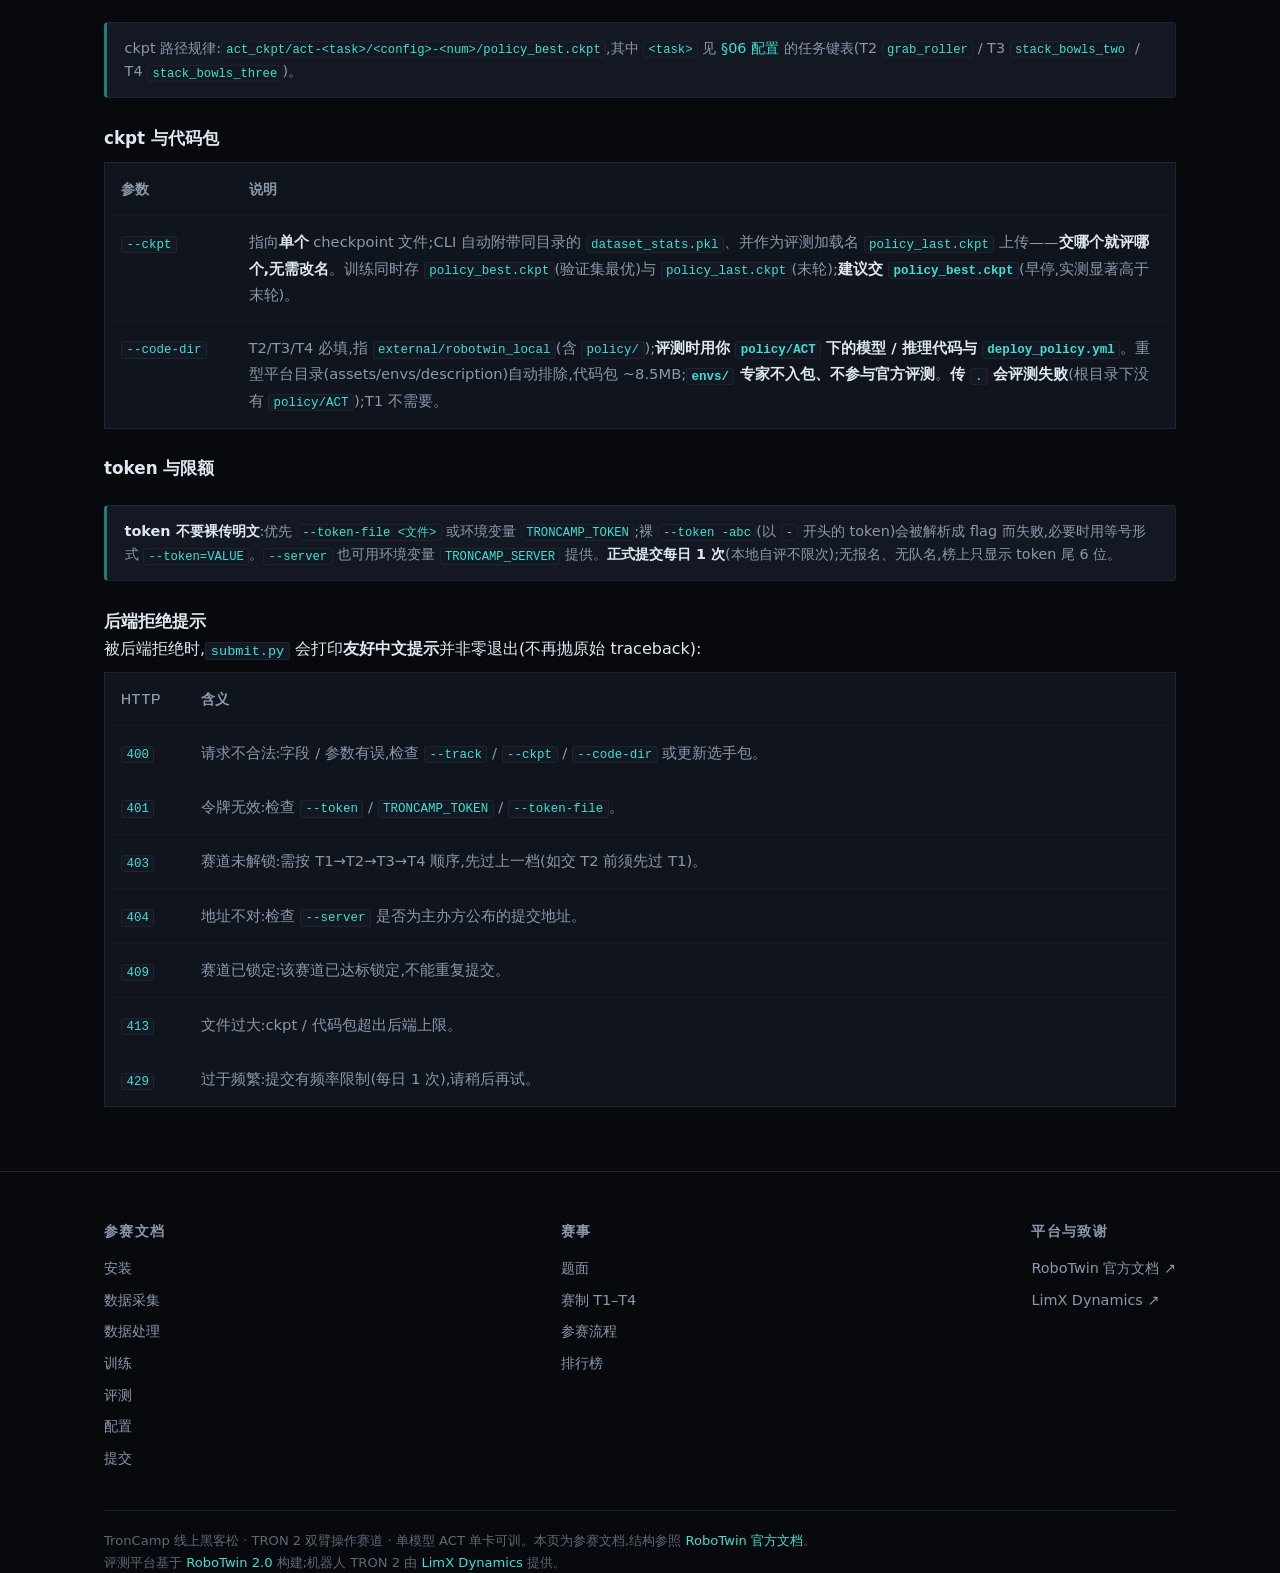
==== commit 69527173: "docs(web): 参赛者可读性精简去黑话 + 填入提交服务器地址 - 去黑话:§03 评测机制/§04 安全表/§01 安装原理精简为白话;术语统一(SR→成功率、   turnkey→直接照跑、" ====
--- a/doc.html
+++ b/doc.html
@@ -52,34 +52,34 @@
       <p>在选手包根目录按 <b>0 – 8</b> 步依次执行,每步都是一条可复制的命令:建隔离 conda 环境 → 装 RoboTwin / SAPIEN / cuRobo 与 ACT 依赖 → 还原打包占位路径 → 自检。安装逻辑完全透明,可逐步核对;<b>首次安装建议逐段核对输出</b>(RoboTwin 本体较重)。</p>
     </div>
 
-    <p class="note"><b>0. 前提</b>:已装 conda(未装见 <a href="https://docs.conda.io/projects/miniconda/en/latest/" target="_blank" rel="noopener">Miniconda 官方安装 ↗</a>);NVIDIA 驱动支持 <b>CUDA 12.x</b>(cuRobo 0.8.0 走 cuda-core NVRTC 运行时 JIT + torch cu124,均为 CUDA 12 工具链)。HF / pip 有墙时按需设代理。</p>
+    <p class="note"><b>0. 前提</b>:已装 conda(未装见 <a href="https://docs.conda.io/projects/miniconda/en/latest/" target="_blank" rel="noopener">Miniconda 官方安装 ↗</a>);NVIDIA 驱动支持 <b>CUDA 12.x</b>(cuRobo、torch 需要)。HF / pip 有墙时按需设代理。</p>
 
     <div class="code"><span class="c"># 1. 建并激活 conda 环境(python 3.10)</span>
 conda create <span class="a">-y</span> <span class="a">-n</span> "${TRONCAMP_ENV:-RoboTwin}" python=3.10 &amp;&amp; conda activate "${TRONCAMP_ENV:-RoboTwin}"</div>
     <p class="note">环境名默认 <code>RoboTwin</code>,命令已直接消费 <code>TRONCAMP_ENV</code>——要用别名只需装环境前 <code>export TRONCAMP_ENV=&lt;别名&gt;</code> 再照跑上面的命令即可。<b>若你已按 RoboTwin 官方教程装过同名 <code>RoboTwin</code> 环境,务必改名隔离</b>,否则会复用它并与本包依赖相互污染。</p>
 
-    <div class="code"><span class="c"># 2. 锁 setuptools&lt;81(sapien 3.0.0b1 依赖 pkg_resources,setuptools≥82 已移除之)</span>
+    <div class="code"><span class="c"># 2. 锁 setuptools&lt;81(新版 setuptools 会让 sapien 装不上,锁旧版)</span>
 pip install "setuptools&lt;81"</div>
 
-    <div class="code"><span class="c"># 3. 装 RoboTwin 本体(其自带安装脚本:requirements + pytorch3d + sapien/mplib 补丁)</span>
+    <div class="code"><span class="c"># 3. 装 RoboTwin 本体(跑它自带的安装脚本)</span>
 ( cd external/robotwin_local &amp;&amp; bash script/_install.sh )</div>
 
     <div class="code"><span class="c"># 4. 装 ACT 训练栈 + cuRobo runtime 依赖</span>
 pip install <span class="a">-r</span> setup/requirements.txt</div>
     <p class="note">离线环境(无外网):先把 wheels 镜像到本地目录,再改用 <code>pip install --no-index --find-links=&lt;wheels 目录&gt; -r setup/requirements.txt</code>。</p>
 
-    <div class="code"><span class="c"># 5. 装 cuRobo 0.8.0(纯源码 editable;去 .git,靠 SETUPTOOLS_SCM_PRETEND_VERSION 兜底版本探测)</span>
+    <div class="code"><span class="c"># 5. 装 cuRobo 0.8.0</span>
 SETUPTOOLS_SCM_PRETEND_VERSION=0.8.0 pip install <span class="a">-e</span> external/robotwin_local/envs/curobo <span class="a">--no-build-isolation</span></div>
 
     <div class="code"><span class="c"># 6.【关键】把打包占位符 __KIT_ROOT__ 还原为你的实际路径</span>
 grep <span class="a">-rl</span> __KIT_ROOT__ . | xargs <span class="a">-r</span> sed <span class="a">-i</span> "s#__KIT_ROOT__#$(pwd)#g"</div>
-    <p class="note"><b>这步绝不能漏</b>:选手包打包时把机器绝对路径换成了占位符 <code>__KIT_ROOT__</code>,不还原成本仓实际路径,<b>cuRobo 规划器起不来</b>(采集 / 评测会失败)。须在选手包根目录执行。</p>
+    <p class="note"><b>这步绝不能漏</b>:打包时把绝对路径换成了占位符 <code>__KIT_ROOT__</code>,不还原成你的实际路径,<b>cuRobo 规划器起不来</b>(采集 / 评测会失败)。须在选手包根目录执行。</p>
 
     <div class="code"><span class="c"># 7. ffmpeg 兜底(无系统 ffmpeg 时用 imageio-ffmpeg 静态二进制;已有系统 ffmpeg 可跳过)</span>
 ffmpeg <span class="a">-version</span> &gt;/dev/null 2&gt;&amp;1 || { pip install imageio-ffmpeg; ln <span class="a">-sf</span> "$(python -c 'import imageio_ffmpeg,os;print(imageio_ffmpeg.get_ffmpeg_exe())')" "$CONDA_PREFIX/bin/ffmpeg"; }</div>
-    <p class="note">采集保存视频会 subprocess 调 <code>ffmpeg</code> 二进制;<b>缺它时成功集会静默保存失败、采集计数卡 0</b>。</p>
-
-    <div class="code"><span class="c"># 8. 环境自检(断言 curobo==0.8.0 / sapien / mplib / ffmpeg 就位)</span>
+    <p class="note">采集保存视频需要 <code>ffmpeg</code>;<b>缺它会静默保存失败、采集计数卡在 0</b>。</p>
+
+    <div class="code"><span class="c"># 8. 环境自检(检查 curobo==0.8.0 / sapien / mplib / ffmpeg 就位)</span>
 python setup/env_check.py</div>
     <p class="note">自检全绿即安装完成,可进入 <a href="#collect">§02 采集</a>。任一步失败请按 <code>env_check.py</code> 的中文提示定位:缺 curobo 元数据 → 复查第 5 步;<code>import sapien</code> 失败 → 复查第 2 步 <code>setuptools&lt;81</code>;ffmpeg 缺失 → 复查第 7 步。</p>
   </div>
@@ -91,13 +91,13 @@
     <div class="sec-head">
       <span class="sec-num">02 / 采集</span>
       <h2>数据采集 collect(四题全部自采)</h2>
-      <p><b>四题都自采</b> —— 用下发的调好专家在 TRON 2 上跑 RoboTwin 采集,只留成功 episode。专家 = <code>external/robotwin_local/envs/&lt;task_name&gt;.py</code> 的 <code>play_once()</code>,可直接改进。采集集数 / 域随机化 / 场景在 <code>task_config</code> 里调。数据经 JPEG 压缩,~12M/集(不炸盘)。</p>
+      <p><b>四题都自采</b> —— 用下发的调好专家在 TRON 2 上跑 RoboTwin 采集,只留成功的轨迹。专家 = <code>external/robotwin_local/envs/&lt;task_name&gt;.py</code> 的 <code>play_once()</code>,可直接改进。采集集数 / 域随机化 / 场景在 <code>task_config</code> 里调。数据经 JPEG 压缩,~12M/集(不炸盘)。</p>
     </div>
     <div class="code"><span class="c"># 在选手包根目录执行;先按 §01 完成安装(含第 6 步 __KIT_ROOT__ 占位还原,curobo 规划器才能起)</span>
 <span class="c"># bash collect_data.sh &lt;task_name&gt; &lt;task_config&gt; &lt;gpu_id&gt;  —— 打 TRON 2 自碰撞 patch 后采集</span>
 bash collect_data.sh adjust_bottle adjust_bottle_200ep 0
 <span class="c"># 采完用 process_data 转 ACT 16-D(见下节);collect / process_data / train 用同一 config 名(adjust_bottle_200ep)串起来</span></div>
-    <p class="note"><b>只有 T1 的采集 config <code>adjust_bottle_200ep.yml</code> 随包下发</b>(turnkey);评测用的 <code>&lt;task&gt;_clean.yml</code> 也随包下发但<b>勿改</b>。<b>T2–T4 的采集 / 训练 config 不随包下发</b>,自己建:把 <code>external/robotwin_local/task_config/adjust_bottle_200ep.yml</code> 拷贝改名成 <code>&lt;task&gt;_200ep.yml</code>,调 <code>episode_num</code> / 场景后,把三步命令里的 <code>adjust_bottle</code> 换成对应任务名即可。</p>
+    <p class="note"><b>只有 T1 的采集 config <code>adjust_bottle_200ep.yml</code> 随包下发</b>(直接照跑);评测用的 <code>&lt;task&gt;_clean.yml</code> 也随包下发但<b>勿改</b>。<b>T2–T4 的采集 / 训练 config 不随包下发</b>,自己建:把 <code>external/robotwin_local/task_config/adjust_bottle_200ep.yml</code> 拷贝改名成 <code>&lt;task&gt;_200ep.yml</code>,调 <code>episode_num</code> / 场景后,把三步命令里的 <code>adjust_bottle</code> 换成对应任务名即可。</p>
     <p class="note">想采更多 / 更优数据 → 改 <code>task_config</code> 的集数与域随机化,或直接改进 <code>envs/&lt;task&gt;.py</code> 的专家。<b>这类改动只影响你自采的数据</b>(进而影响你训出的 ckpt);<b>官方评测生效的是你提交的 ckpt + <code>policy/ACT</code> 代码与推理配置</b>,不加载 <code>envs/</code> 专家。</p>
     <p class="note"><b>(可选)想直观查看采集</b>:把 <code>task_config/&lt;config&gt;.yml</code> 的 <code>render_freq</code> 从 <code>0</code> 改成 &gt;0(如 <code>20</code>)会弹出 SAPIEN 仿真窗口 —— <b>仅在种子搜索阶段显示</b>(正式落盘阶段固定关闭),且<b>需带显示器 / 图形环境的机器</b>(无头服务器 / SSH 无 X 会报错)。<b>评测(§05)不支持可视化。</b>纯调试便利,不影响成绩。</p>
   </div>
@@ -144,7 +144,7 @@
         <tr><td class="lvl">T4</td><td><code>bash train.sh stack_bowls_three stack_bowls_three_200ep 200 0 0</code></td></tr>
       </tbody>
     </table>
-    <p class="note">表中训练命令同上方示例,都在 <code>external/robotwin_local/policy/ACT</code> 下执行(从根目录跑就套页头的 <code>( cd … &amp;&amp; bash … )</code> 子 shell 写法)。T2–T4 的 <code>&lt;task&gt;_200ep</code> 是你在 <a href="#collect">§02</a> 自建的 config 名(拷 <code>adjust_bottle_200ep.yml</code> 改名而来),不随包下发;只有 T1 的 <code>adjust_bottle_200ep</code> 是 turnkey 下发的。</p>
+    <p class="note">表中训练命令同上方示例,都在 <code>external/robotwin_local/policy/ACT</code> 下执行(从根目录跑就套页头的 <code>( cd … &amp;&amp; bash … )</code> 子 shell 写法)。T2–T4 的 <code>&lt;task&gt;_200ep</code> 是你在 <a href="#collect">§02</a> 自建的 config 名(拷 <code>adjust_bottle_200ep.yml</code> 改名而来),不随包下发;只有 T1 的 <code>adjust_bottle_200ep</code> 是随包下发、可直接照跑的。</p>
     <table class="dtable" style="margin-top:0.8rem">
       <thead><tr><th style="width:11rem">参数</th><th>含义</th></tr></thead>
       <tbody>
@@ -152,7 +152,7 @@
         <tr><td><code>gpu_id</code></td><td>GPU 设备号,如 <code>0</code>(脚本内 <code>export CUDA_VISIBLE_DEVICES</code>)</td></tr>
       </tbody>
     </table>
-    <p class="note">需改步数 / 超参时直接编辑 <code>train.sh</code> 或底层 <code>imitate_episodes.py</code> 的参数(<b>训练时生效,决定你训出的 ckpt</b>)。官方评测生效的是你提交的 ckpt + <code>policy/ACT</code> 代码与推理配置(<code>deploy_policy.yml</code>);代码包里的 <code>policy/</code> 会 shadow 官方版,<code>envs/</code> 不参与评测。</p>
+    <p class="note">需改步数 / 超参时直接编辑 <code>train.sh</code> 或底层 <code>imitate_episodes.py</code> 的参数(<b>训练时生效,决定你训出的 ckpt</b>)。官方评测生效的是你提交的 ckpt + <code>policy/ACT</code> 代码与推理配置(<code>deploy_policy.yml</code>);评测时会用你代码包里的 <code>policy/</code> 替换官方同名代码,<code>envs/</code> 不参与评测。</p>
 
     <h3 style="margin-top:1.6rem;font-size:1.05rem;font-weight:700">参考耗时(单题全流程)</h3>
     <table class="dtable" style="margin-top:0.6rem">
@@ -174,7 +174,7 @@
     <div class="sec-head">
       <span class="sec-num">05 / 评测</span>
       <h2>评测与部署 eval</h2>
-      <p>评测脚本 <code>eval.sh</code> 加载 <code>deploy_policy.yml</code> 配置(<code>temporal_agg=true</code> 推理时闭环),跑 sim rollout,结果(含视频)落在工程根的 <code>eval_result/</code>。<code>ckpt_setting</code> 选 <code>act_ckpt</code> 下的 ckpt 目录,可与评测环境 <code>task_config</code> 不同(跨设定泛化测试)。</p>
+      <p>评测脚本 <code>eval.sh</code> 加载评测推理配置 <code>deploy_policy.yml</code>,跑一遍仿真,结果(含视频)落在工程根的 <code>eval_result/</code>。<code>ckpt_setting</code> 选 <code>act_ckpt</code> 下的 ckpt 目录,可与评测环境 <code>task_config</code> 不同(跨设定泛化测试)。</p>
     </div>
     <div class="code"><span class="c"># bash eval.sh &lt;task_name&gt; &lt;task_config&gt; &lt;ckpt_setting&gt; &lt;expert_data_num&gt; &lt;seed&gt; &lt;gpu_id&gt;  —— 在 external/robotwin_local/policy/ACT 下执行</span>
 <span class="c"># 同设定评测(评测环境 = 训练设定)</span>
@@ -189,15 +189,15 @@
         <tr><td>结果</td><td>视频 + 指标 → 工程根 <code>eval_result/</code></td></tr>
       </tbody>
     </table>
-    <h3 style="margin-top:1.6rem;font-size:1.05rem;font-weight:700">本地自评(榜单同套内核)</h3>
-    <p>比赛自测用选手包的 <code>starter/eval_local.py</code> 包装:跑的就是官方评测同一套 harness,<b>同内核、同分布、只换种子</b>(官方用私有 seed,与本地同为 <code>--repeats 1</code>,本地分是官方分的估计,不保证逐分相等)。</p>
+    <h3 style="margin-top:1.6rem;font-size:1.05rem;font-weight:700">本地自评(与官方同一套流程)</h3>
+    <p>比赛自测用选手包的 <code>starter/eval_local.py</code> 包装:和官方评测同一套流程,只换成公开测试场景(官方用私有测试场景);本地分是官方分的估计,不保证逐分相等。</p>
     <div class="code"><span class="c"># 在选手包根目录执行;--ckpt-dir 指向训练产出的 act_ckpt 目录</span>
 python starter/eval_local.py <span class="a">--track</span> T1 <span class="a">--ckpt-dir</span> external/robotwin_local/policy/ACT/act_ckpt/act-adjust_bottle/adjust_bottle_200ep-200</div>
-    <p class="note">达标阈值(同一 easy/clean 官方评测环境的成功率口径):<b>T1 SR ≥ 0.50 / T2 SR ≥ 0.60 / T3 SR ≥ 0.50</b> —— 达标即顺序解锁(T1→T2→T3→T4),T1–T3 本身不计分;<b>T4</b> 是主榜分数(末态 graded /100,三个碗各占 1/3)。提交命令与 token 用法见 <a href="#submit">§07 提交</a>。</p>
-
-    <h3 style="margin-top:1.6rem;font-size:1.05rem;font-weight:700">单 seed 数值核查 watch_rollout</h3>
-    <p>想快速核查某条 seed 的行为是否合理,用 <code>starter/watch_rollout.py</code> 跑<b>单条 episode</b>(与官方评测同一内核),打印该 episode 末态 <code>sr</code> / <code>graded</code> 数值(不渲染视频,纯数值核查)。</p>
-    <div class="code"><span class="c"># 在选手包根目录执行;--ckpt-dir 指训练产出的 act_ckpt 目录,--seed 选单个 episode</span>
+    <p class="note">达标阈值(在同一 easy/clean 官方评测环境下的成功率):<b>T1 成功率 ≥ 0.50 / T2 成功率 ≥ 0.60 / T3 成功率 ≥ 0.50</b> —— 达标即顺序解锁(T1→T2→T3→T4),T1–T3 本身不计分;<b>T4</b> 是主榜分数(末态分层得分 /100,三个碗各占 1/3)。提交命令与 token 用法见 <a href="#submit">§07 提交</a>。</p>
+
+    <h3 style="margin-top:1.6rem;font-size:1.05rem;font-weight:700">单场景数值核查 watch_rollout</h3>
+    <p>想快速核查某个场景的行为是否合理,用 <code>starter/watch_rollout.py</code> 跑<b>单个场景</b>(和官方同一套评测),打印该场景末态的 <code>sr</code> / <code>graded</code> 数值(不渲染视频,纯数值核查)。</p>
+    <div class="code"><span class="c"># 在选手包根目录执行;--ckpt-dir 指训练产出的 act_ckpt 目录,--seed 选单个场景</span>
 python starter/watch_rollout.py <span class="a">--track</span> T1 <span class="a">--ckpt-dir</span> external/robotwin_local/policy/ACT/act_ckpt/act-adjust_bottle/adjust_bottle_200ep-200 <span class="a">--seed</span> 0</div>
   </div>
 </section>
@@ -208,7 +208,7 @@
     <div class="sec-head">
       <span class="sec-num">06 / 配置</span>
       <h2>配置文件与任务键</h2>
-      <p><code>SIM_TASK_CONFIGS.json</code> 定义每个数据键(<code>dataset_dir</code> / <code>num_episodes</code> / <code>episode_len</code> / <code>camera_names</code>);训练 / 评测的 <code>--task_name</code> 即此处的键。<code>deploy_policy.yml</code> 为评测推理配置(<code>temporal_agg</code> 等)。</p>
+      <p>每个数据键的字段定义在 <code>SIM_TASK_CONFIGS.json</code> 里(<code>dataset_dir</code> / <code>num_episodes</code> / <code>episode_len</code> / <code>camera_names</code>),训练 / 评测的 <code>--task_name</code> 就是这里的键;评测推理配置放在 <code>deploy_policy.yml</code>(如 <code>temporal_agg</code>)。</p>
     </div>
     <table class="dtable" style="margin-top:1.2rem">
       <thead><tr><th style="width:4rem">题号</th><th>数据键(task_name)</th><th>train.sh 三元组</th></tr></thead>
@@ -241,11 +241,11 @@
       <p><code>submit/submit.py</code> 是<b>唯一提交通道</b>:把 ckpt(T2/T3/T4 另加整库代码包)+ token 上传后端评测队列。<b>T1 只交权重;T2/T3/T4 交权重 + 代码包</b>。顺序解锁 T1→T2→T3→T4,过一档才能交下一档。命令在选手包根目录执行。</p>
     </div>
 
-    <div class="code"><span class="c"># T1:只交权重(turnkey 题,评测机跑官方 config)</span>
-python submit/submit.py <span class="a">--server</span> &lt;主办方公布地址&gt; <span class="a">--token-file</span> &lt;你的 token 文件&gt; <span class="a">--track</span> T1 <span class="a">--ckpt</span> external/robotwin_local/policy/ACT/act_ckpt/act-adjust_bottle/&lt;config&gt;-&lt;num&gt;/policy_best.ckpt</div>
+    <div class="code"><span class="c"># T1:只交权重(直接照跑的题,评测机跑官方 config)</span>
+python submit/submit.py <span class="a">--server</span> http://118.196.31.68:8080 <span class="a">--token-file</span> &lt;你的 token 文件&gt; <span class="a">--track</span> T1 <span class="a">--ckpt</span> external/robotwin_local/policy/ACT/act_ckpt/act-adjust_bottle/&lt;config&gt;-&lt;num&gt;/policy_best.ckpt</div>
 
     <div class="code"><span class="c"># T2 / T3 / T4:权重 + 代码包(--code-dir 指含 policy/ 的 RoboTwin 根 = external/robotwin_local)</span>
-python submit/submit.py <span class="a">--server</span> &lt;主办方公布地址&gt; <span class="a">--token-file</span> &lt;你的 token 文件&gt; <span class="a">--track</span> &lt;T2|T3|T4&gt; <span class="a">--code-dir</span> external/robotwin_local <span class="a">--ckpt</span> external/robotwin_local/policy/ACT/act_ckpt/act-&lt;task&gt;/&lt;config&gt;-&lt;num&gt;/policy_best.ckpt</div>
+python submit/submit.py <span class="a">--server</span> http://118.196.31.68:8080 <span class="a">--token-file</span> &lt;你的 token 文件&gt; <span class="a">--track</span> &lt;T2|T3|T4&gt; <span class="a">--code-dir</span> external/robotwin_local <span class="a">--ckpt</span> external/robotwin_local/policy/ACT/act_ckpt/act-&lt;task&gt;/&lt;config&gt;-&lt;num&gt;/policy_best.ckpt</div>
     <p class="note">ckpt 路径规律:<code>act_ckpt/act-&lt;task&gt;/&lt;config&gt;-&lt;num&gt;/policy_best.ckpt</code>,其中 <code>&lt;task&gt;</code> 见 <a href="#config">§06 配置</a> 的任务键表(T2 <code>grab_roller</code> / T3 <code>stack_bowls_two</code> / T4 <code>stack_bowls_three</code>)。</p>
 
     <h3 style="margin-top:1.6rem;font-size:1.05rem;font-weight:700">ckpt 与代码包</h3>
@@ -253,7 +253,7 @@
       <thead><tr><th style="width:8rem">参数</th><th>说明</th></tr></thead>
       <tbody>
         <tr><td><code>--ckpt</code></td><td>指向<b>单个</b> checkpoint 文件;CLI 自动附带同目录的 <code>dataset_stats.pkl</code>、并作为评测加载名 <code>policy_last.ckpt</code> 上传——<b>交哪个就评哪个,无需改名</b>。训练同时存 <code>policy_best.ckpt</code>(验证集最优)与 <code>policy_last.ckpt</code>(末轮);<b>建议交 <code>policy_best.ckpt</code></b>(早停,实测显著高于末轮)。</td></tr>
-        <tr><td><code>--code-dir</code></td><td>T2/T3/T4 必填,指 <code>external/robotwin_local</code>(含 <code>policy/</code>);worker 评测遮蔽 <code>&lt;root&gt;/policy</code>,<b>你在 <code>policy/ACT</code> 下的模型 / 推理代码与 <code>deploy_policy.yml</code> 才在评测进程内生效</b>。重型平台目录(assets/envs/description)自动排除,代码包 ~8.5MB;<b><code>envs/</code> 专家不入包、不参与官方评测</b>。<b>传 <code>.</code> 会评测失败</b>(根下无 <code>policy/ACT</code>,run_act_eval fail-loud);T1 不需要。</td></tr>
+        <tr><td><code>--code-dir</code></td><td>T2/T3/T4 必填,指 <code>external/robotwin_local</code>(含 <code>policy/</code>);<b>评测时用你 <code>policy/ACT</code> 下的模型 / 推理代码与 <code>deploy_policy.yml</code></b>。重型平台目录(assets/envs/description)自动排除,代码包 ~8.5MB;<b><code>envs/</code> 专家不入包、不参与官方评测</b>。<b>传 <code>.</code> 会评测失败</b>(根目录下没有 <code>policy/ACT</code>);T1 不需要。</td></tr>
       </tbody>
     </table>
 
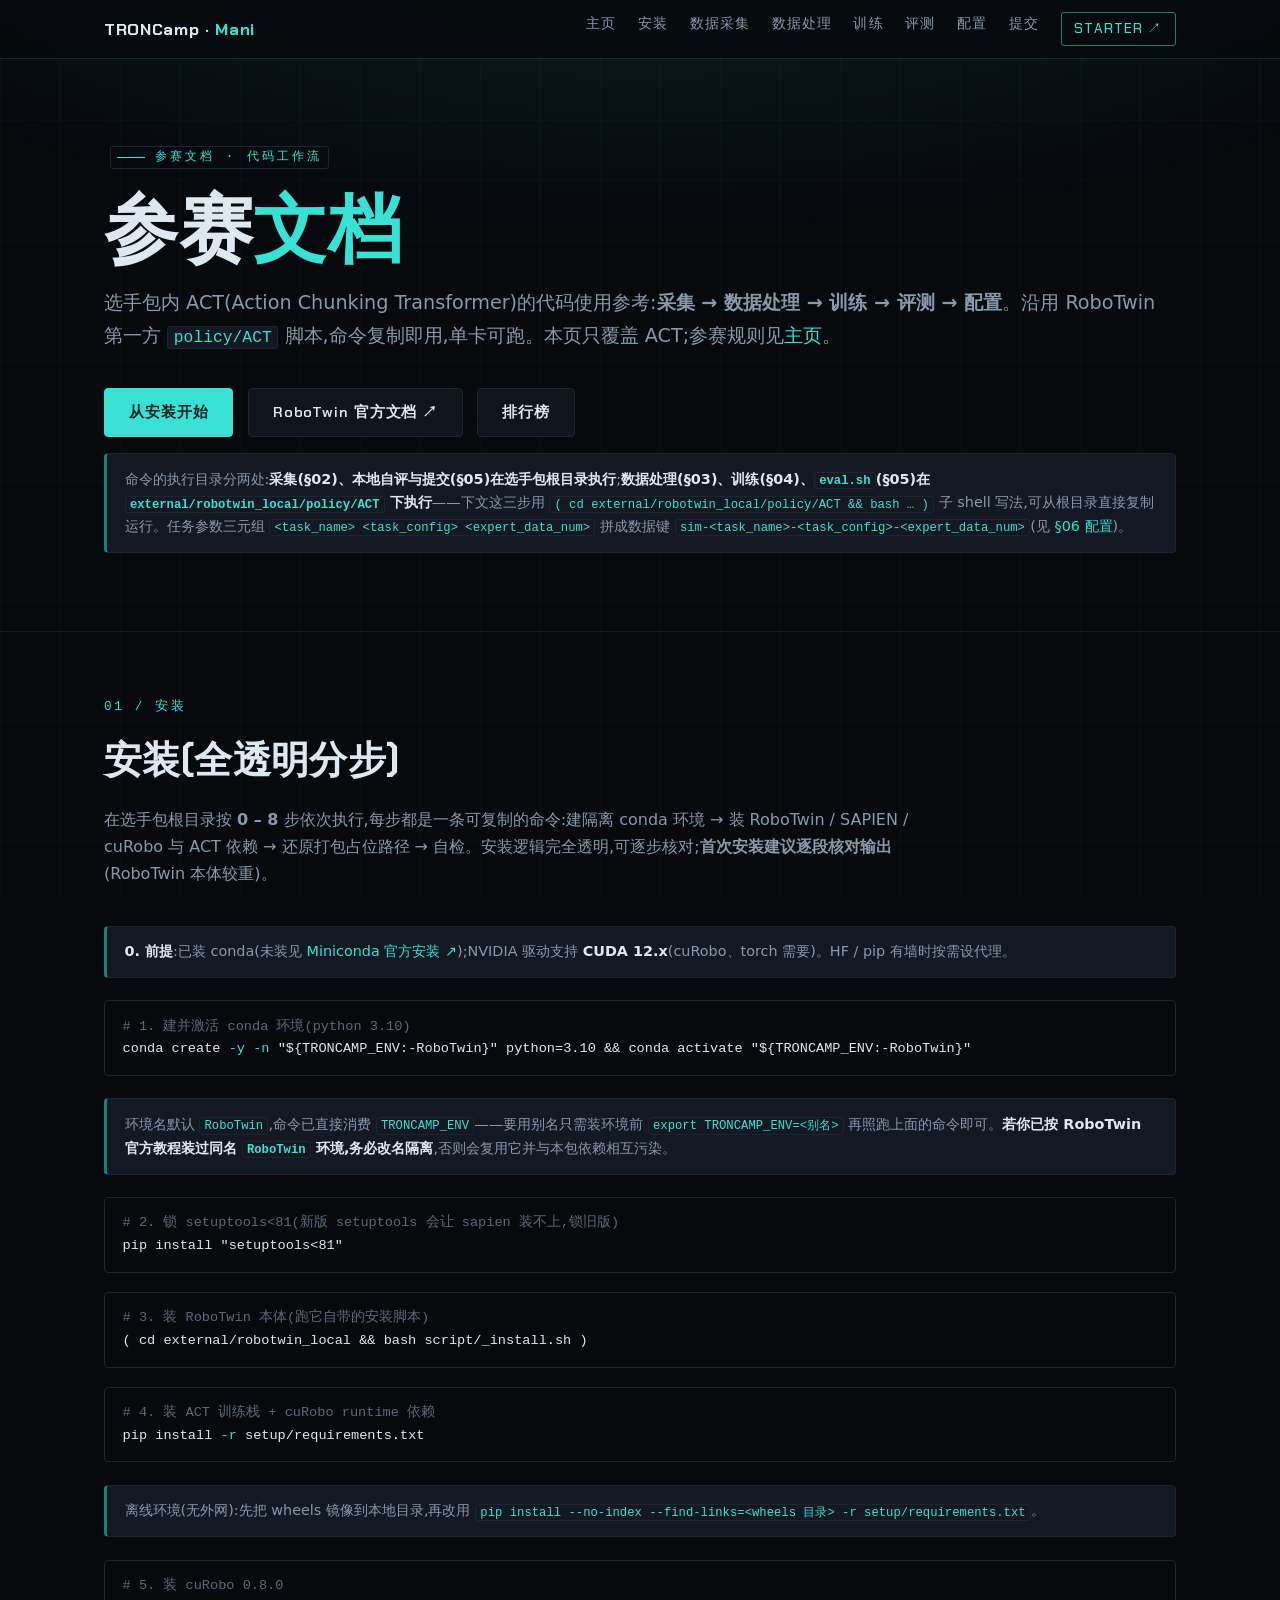
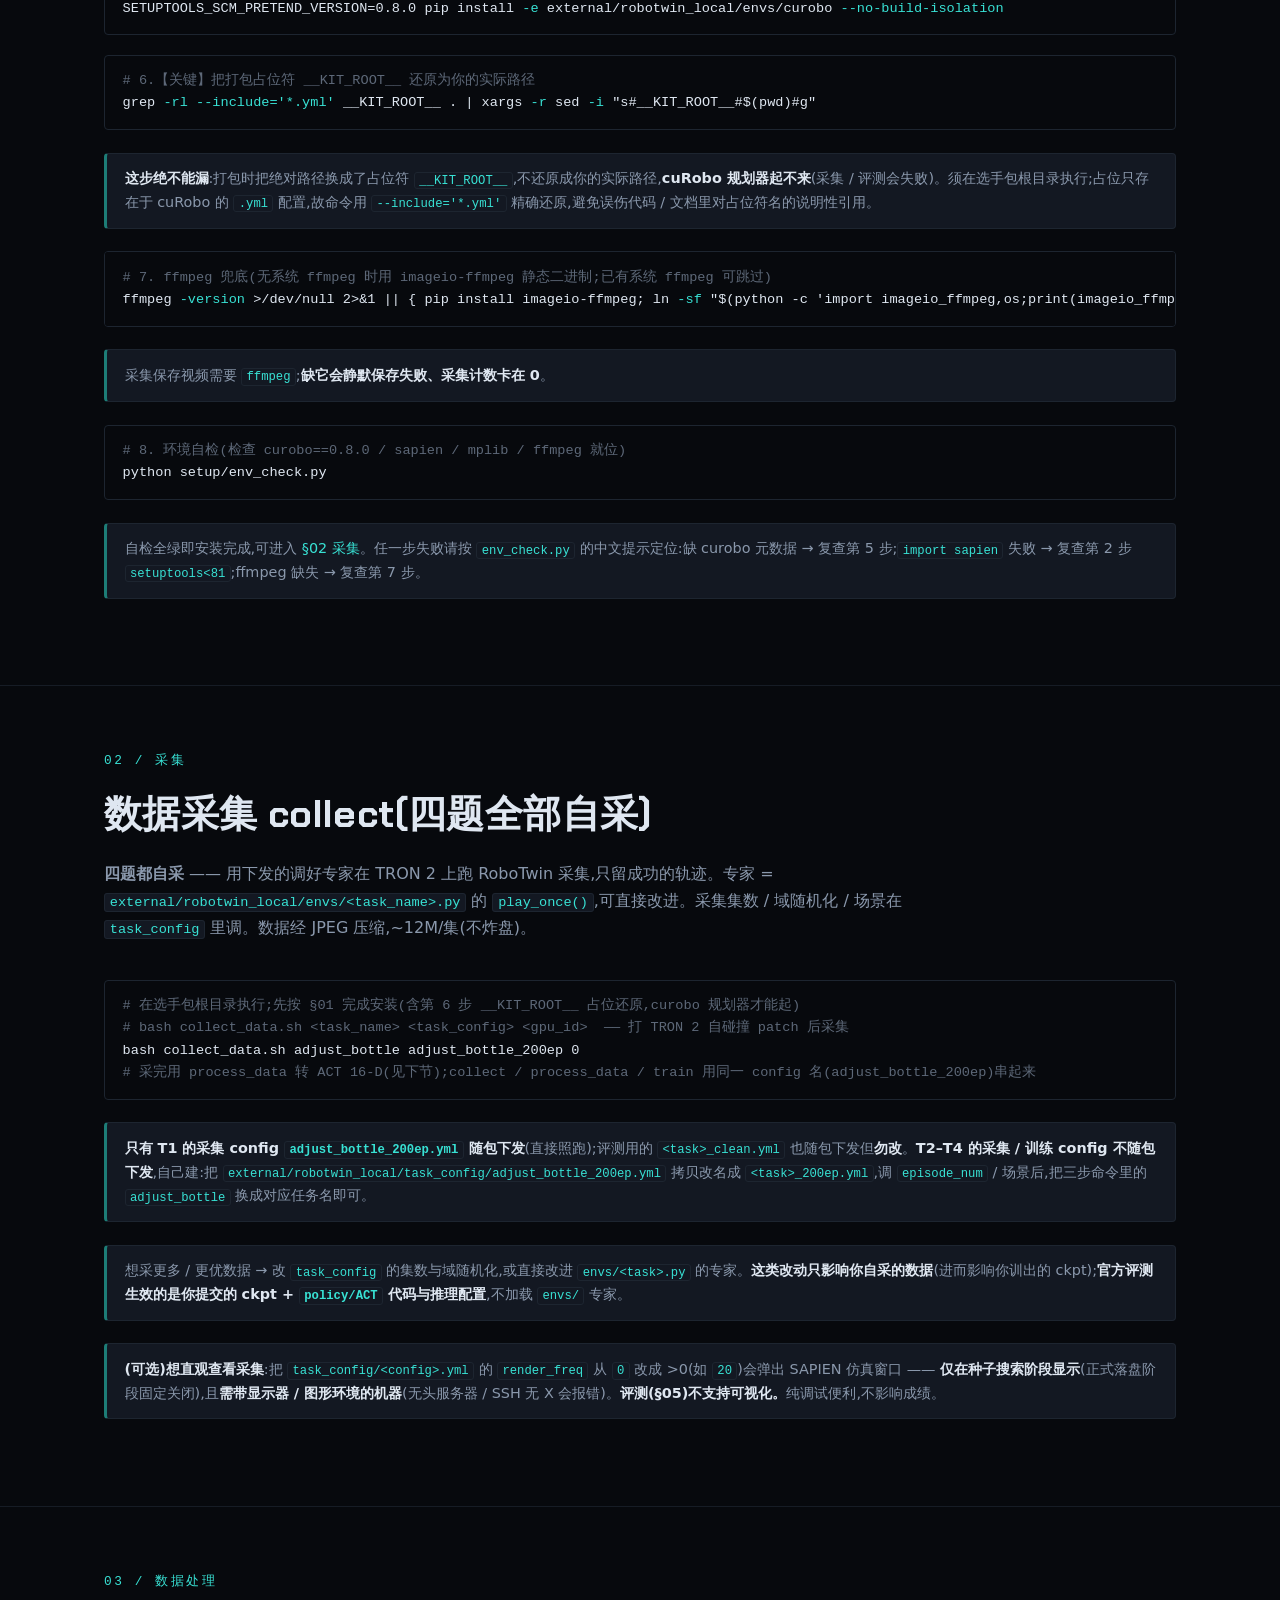
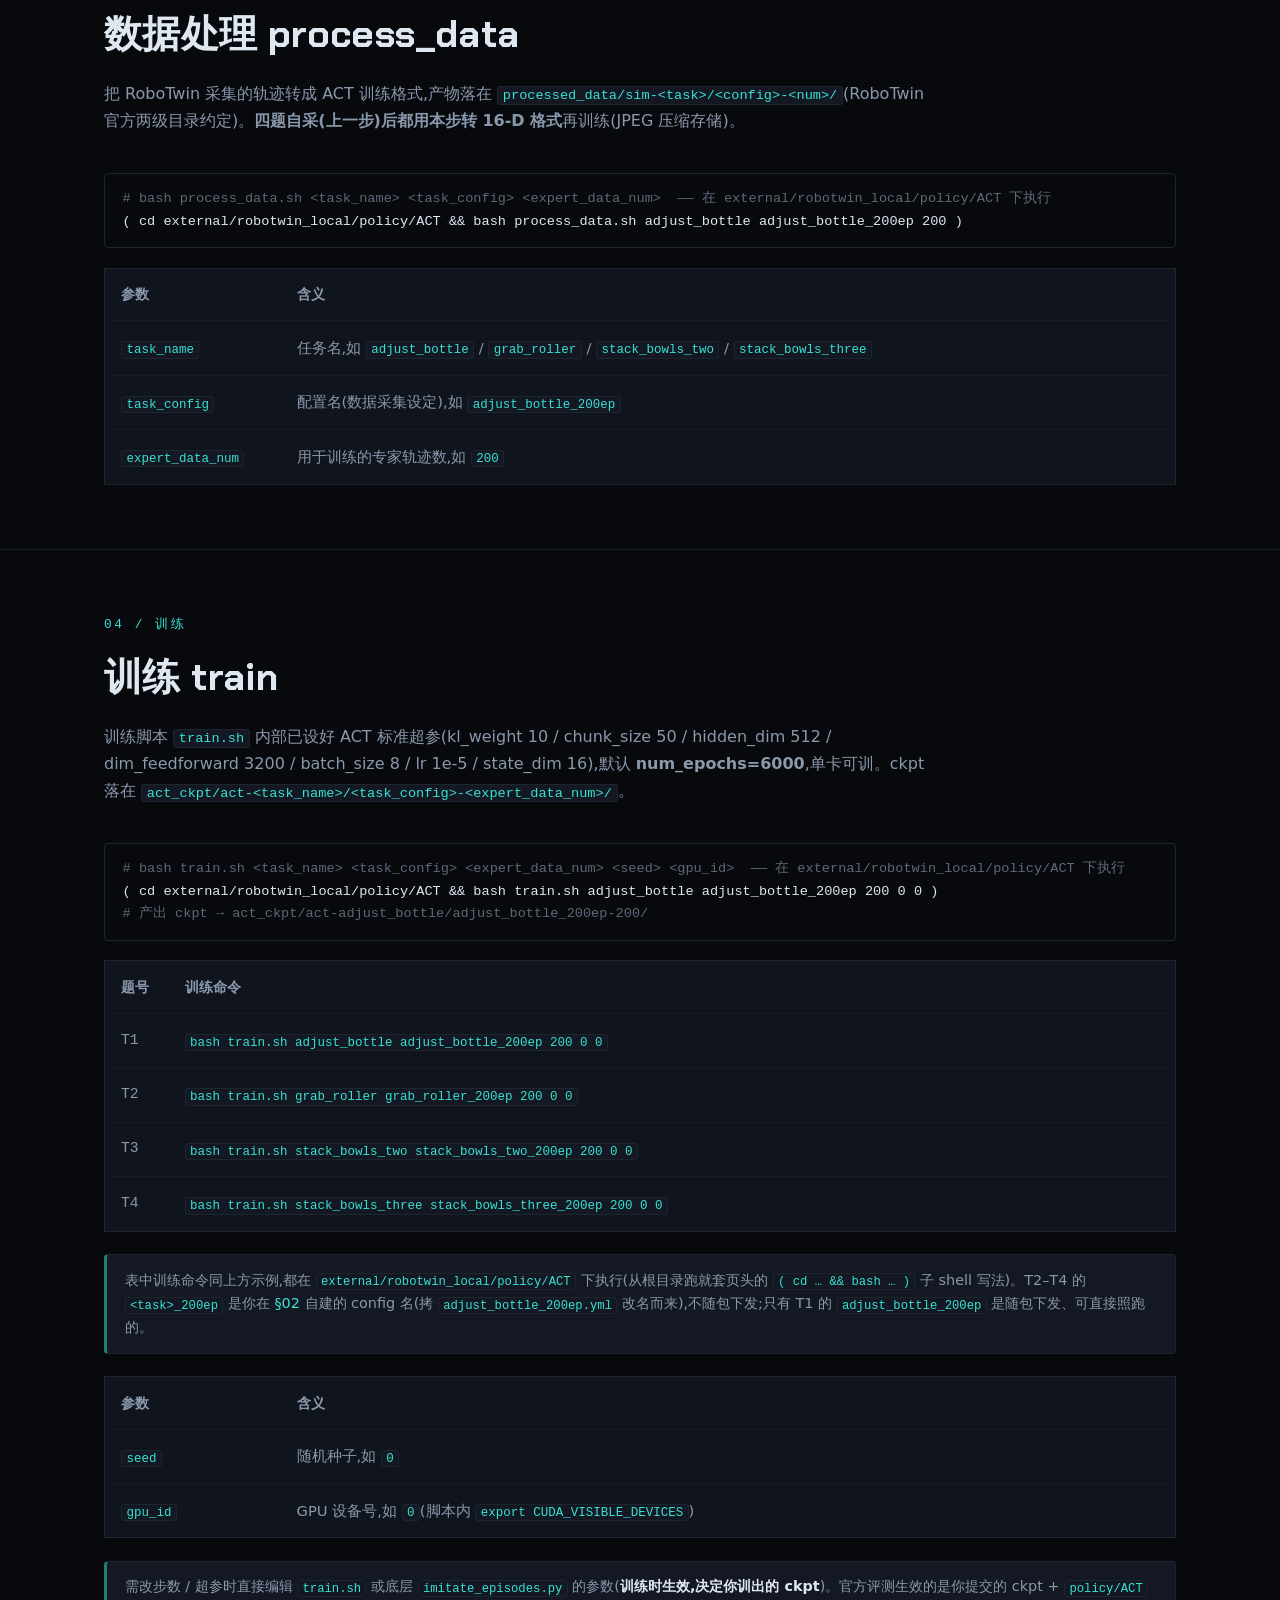
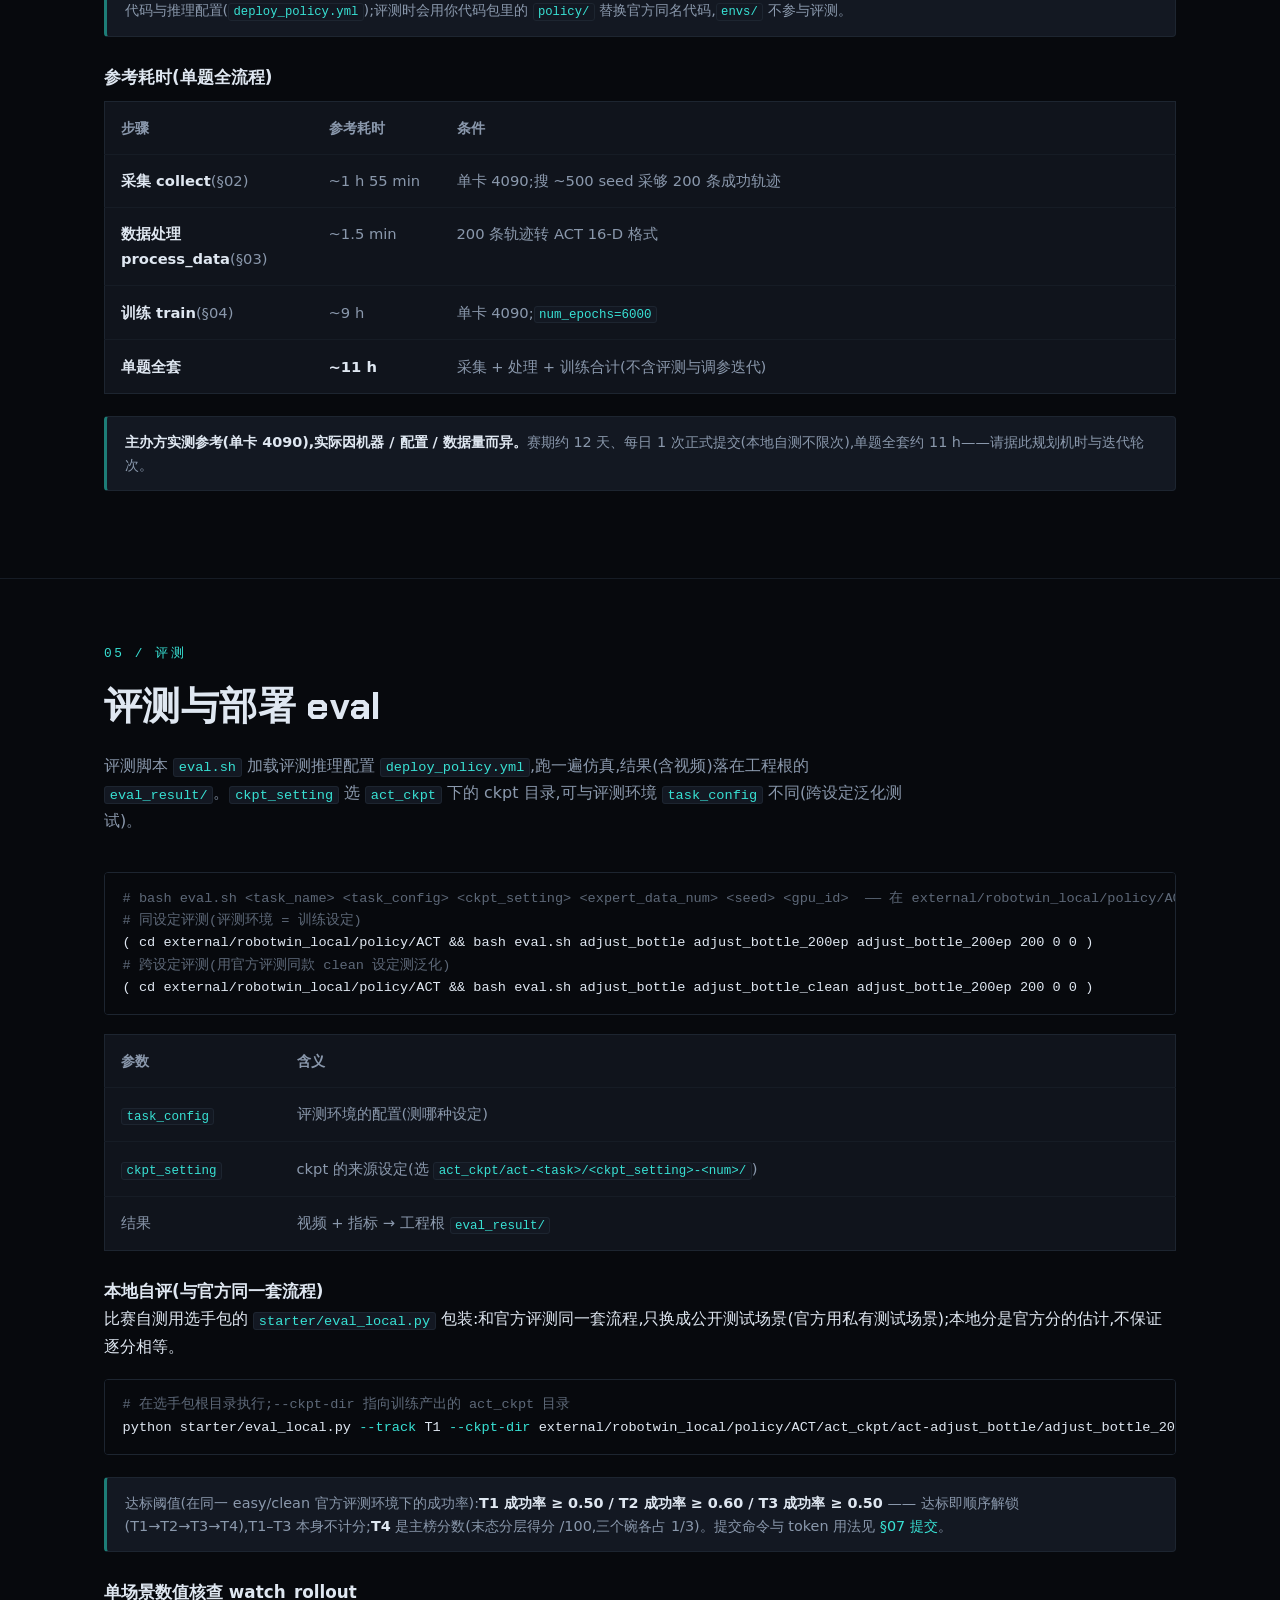
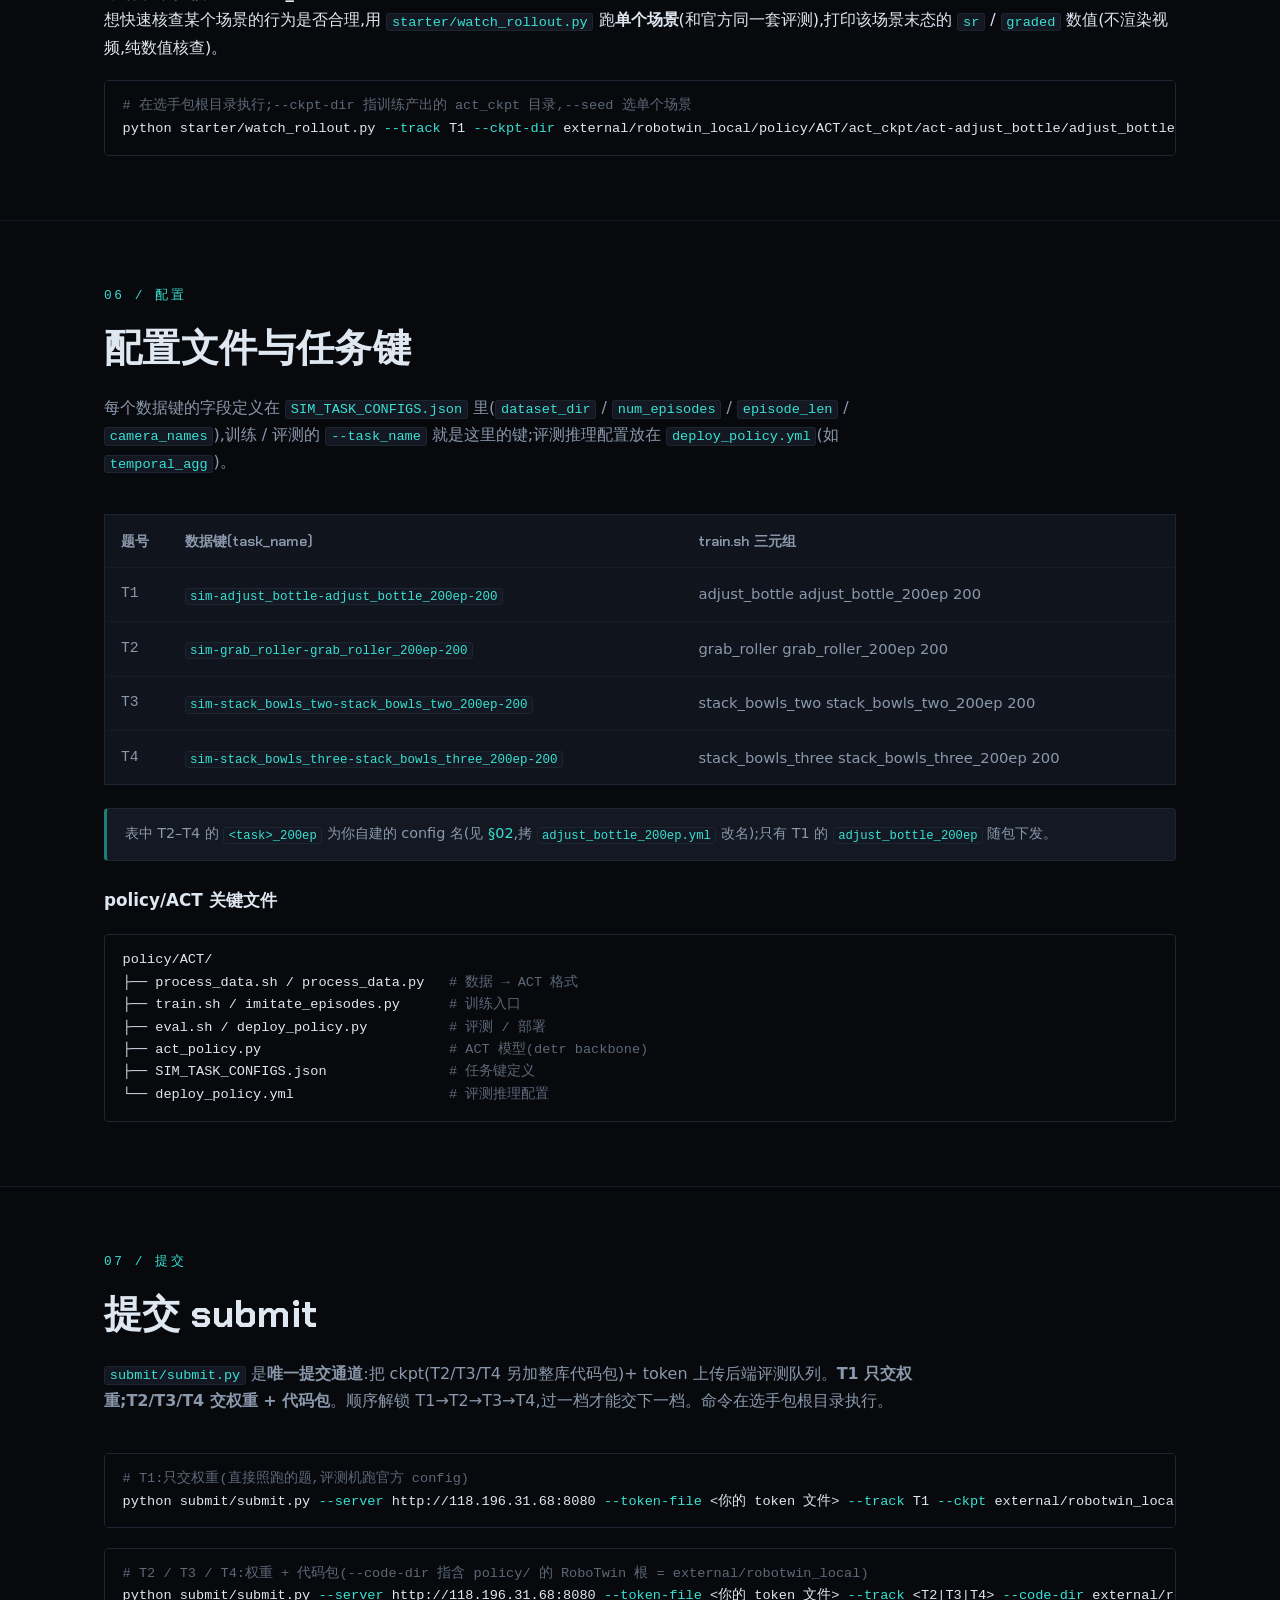
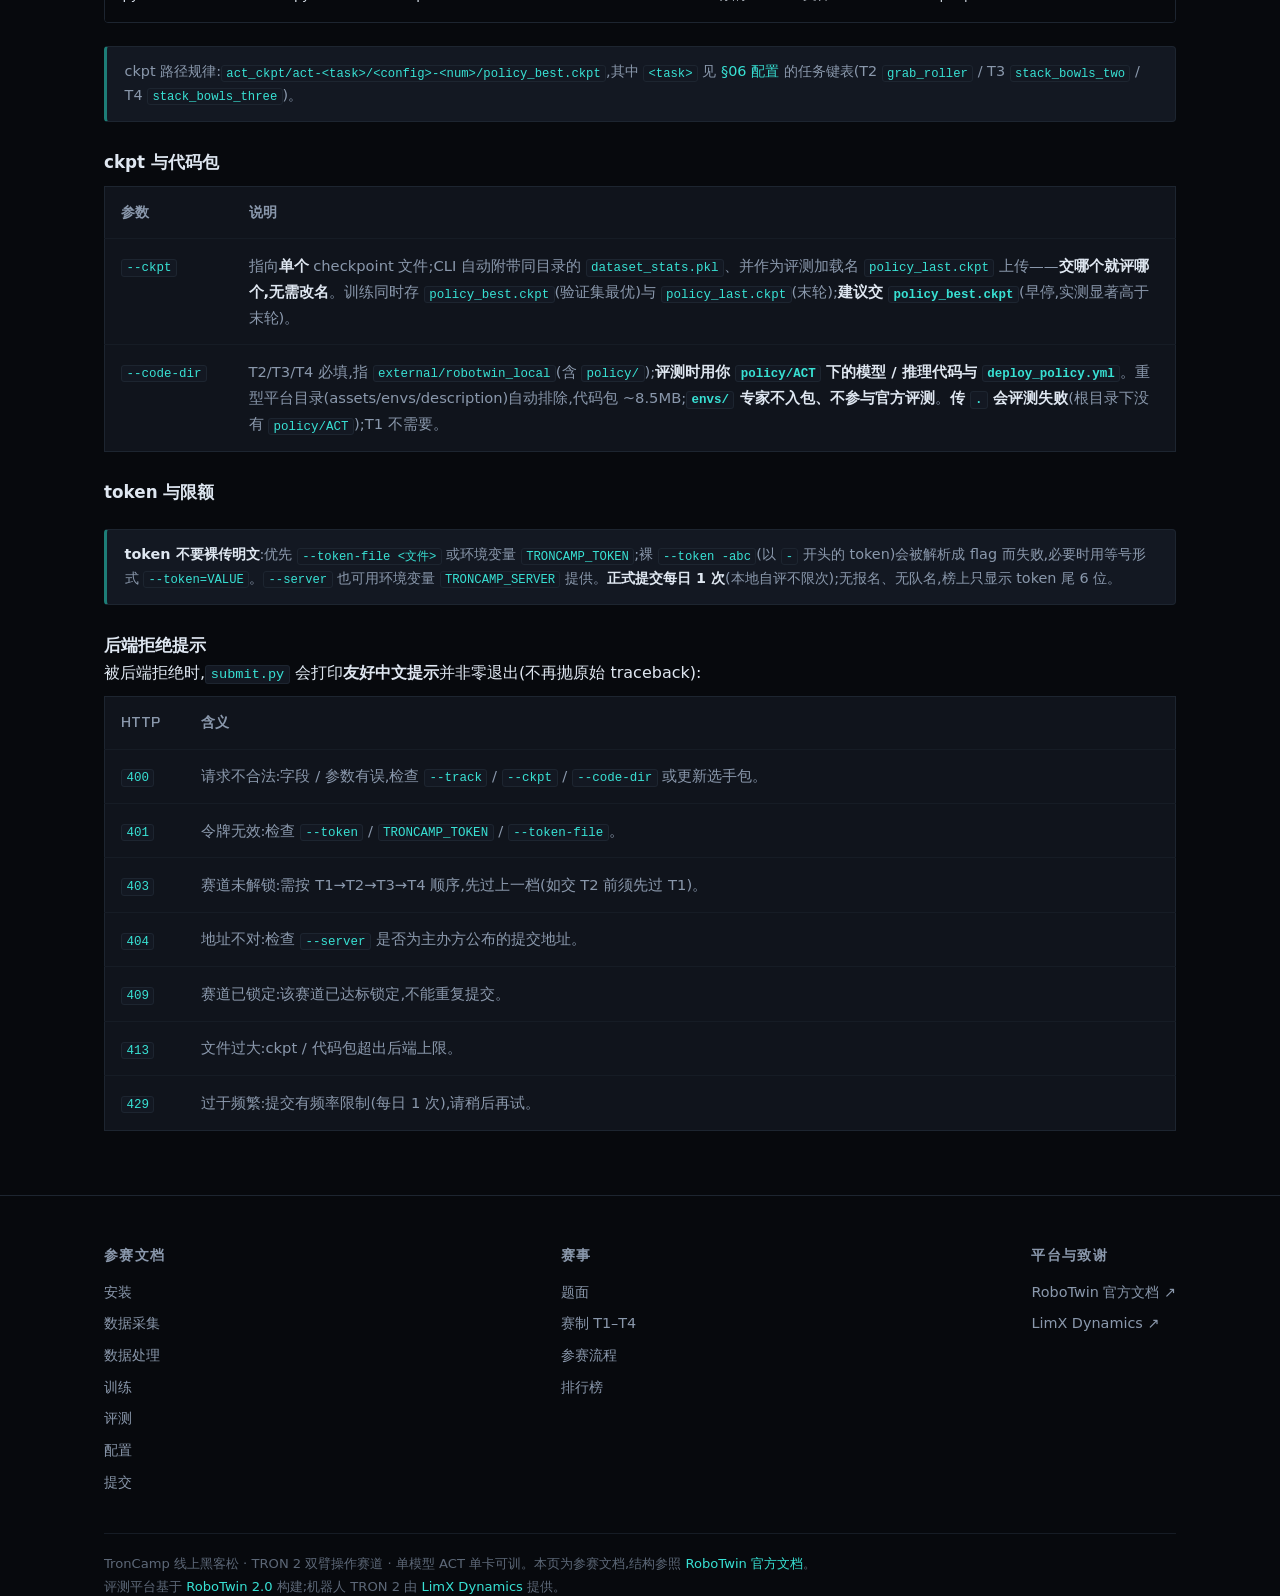
==== commit d1105977: "docs(web): 安装第6步占位还原限定 *.yml + doc 品牌 logo 对齐 (1.0.7) - doc.html §01 第6步 __KIT_ROOT__ 还原命令加 --includ" ====
--- a/doc.html
+++ b/doc.html
@@ -3,7 +3,7 @@
 <head>
 <meta charset="utf-8">
 <meta name="viewport" content="width=device-width, initial-scale=1">
-<title>参赛文档 · TronCamp</title>
+<title>参赛文档 · TRONCamp</title>
 <meta name="description" content="TronCamp 选手包参赛文档(ACT 工作流):安装、数据处理 process_data.sh、训练 train.sh、评测与部署 eval.sh、配置文件。沿用 RoboTwin 第一方 policy/ACT 脚本,命令复制即用。">
 <link rel="stylesheet" href="./style.css">
 </head>
@@ -11,7 +11,7 @@
 
 <nav class="nav">
   <div class="wrap">
-    <a href="./index.html#top" class="brand">Tron<span class="accent">Camp</span> · Mani</a>
+    <a href="./index.html#top" class="brand">TRONCamp · <span class="accent">Mani</span></a>
     <span class="nav-links">
       <a href="./index.html">主页</a>
       <a href="#install">安装</a>
@@ -72,8 +72,8 @@
 SETUPTOOLS_SCM_PRETEND_VERSION=0.8.0 pip install <span class="a">-e</span> external/robotwin_local/envs/curobo <span class="a">--no-build-isolation</span></div>
 
     <div class="code"><span class="c"># 6.【关键】把打包占位符 __KIT_ROOT__ 还原为你的实际路径</span>
-grep <span class="a">-rl</span> __KIT_ROOT__ . | xargs <span class="a">-r</span> sed <span class="a">-i</span> "s#__KIT_ROOT__#$(pwd)#g"</div>
-    <p class="note"><b>这步绝不能漏</b>:打包时把绝对路径换成了占位符 <code>__KIT_ROOT__</code>,不还原成你的实际路径,<b>cuRobo 规划器起不来</b>(采集 / 评测会失败)。须在选手包根目录执行。</p>
+grep <span class="a">-rl</span> <span class="a">--include='*.yml'</span> __KIT_ROOT__ . | xargs <span class="a">-r</span> sed <span class="a">-i</span> "s#__KIT_ROOT__#$(pwd)#g"</div>
+    <p class="note"><b>这步绝不能漏</b>:打包时把绝对路径换成了占位符 <code>__KIT_ROOT__</code>,不还原成你的实际路径,<b>cuRobo 规划器起不来</b>(采集 / 评测会失败)。须在选手包根目录执行;占位只存在于 cuRobo 的 <code>.yml</code> 配置,故命令用 <code>--include='*.yml'</code> 精确还原,避免误伤代码 / 文档里对占位符名的说明性引用。</p>
 
     <div class="code"><span class="c"># 7. ffmpeg 兜底(无系统 ffmpeg 时用 imageio-ffmpeg 静态二进制;已有系统 ffmpeg 可跳过)</span>
 ffmpeg <span class="a">-version</span> &gt;/dev/null 2&gt;&amp;1 || { pip install imageio-ffmpeg; ln <span class="a">-sf</span> "$(python -c 'import imageio_ffmpeg,os;print(imageio_ffmpeg.get_ffmpeg_exe())')" "$CONDA_PREFIX/bin/ffmpeg"; }</div>
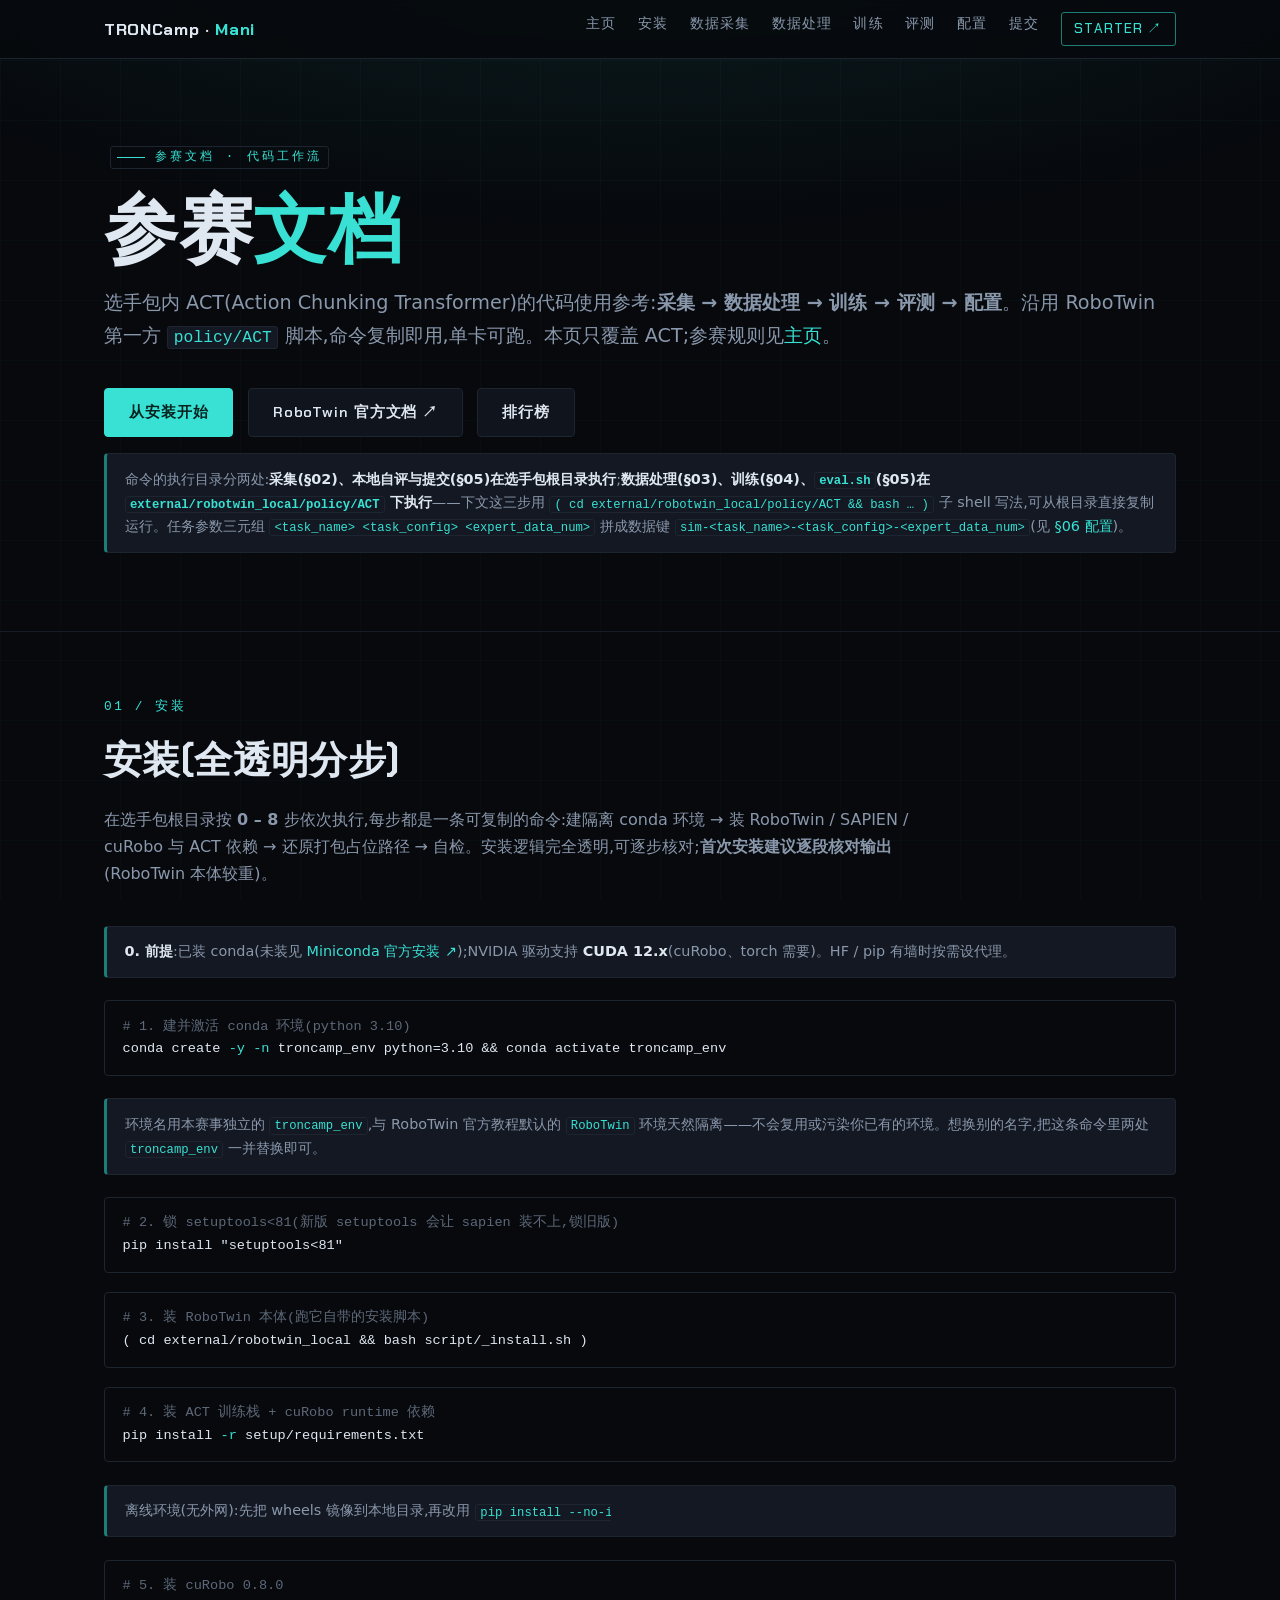
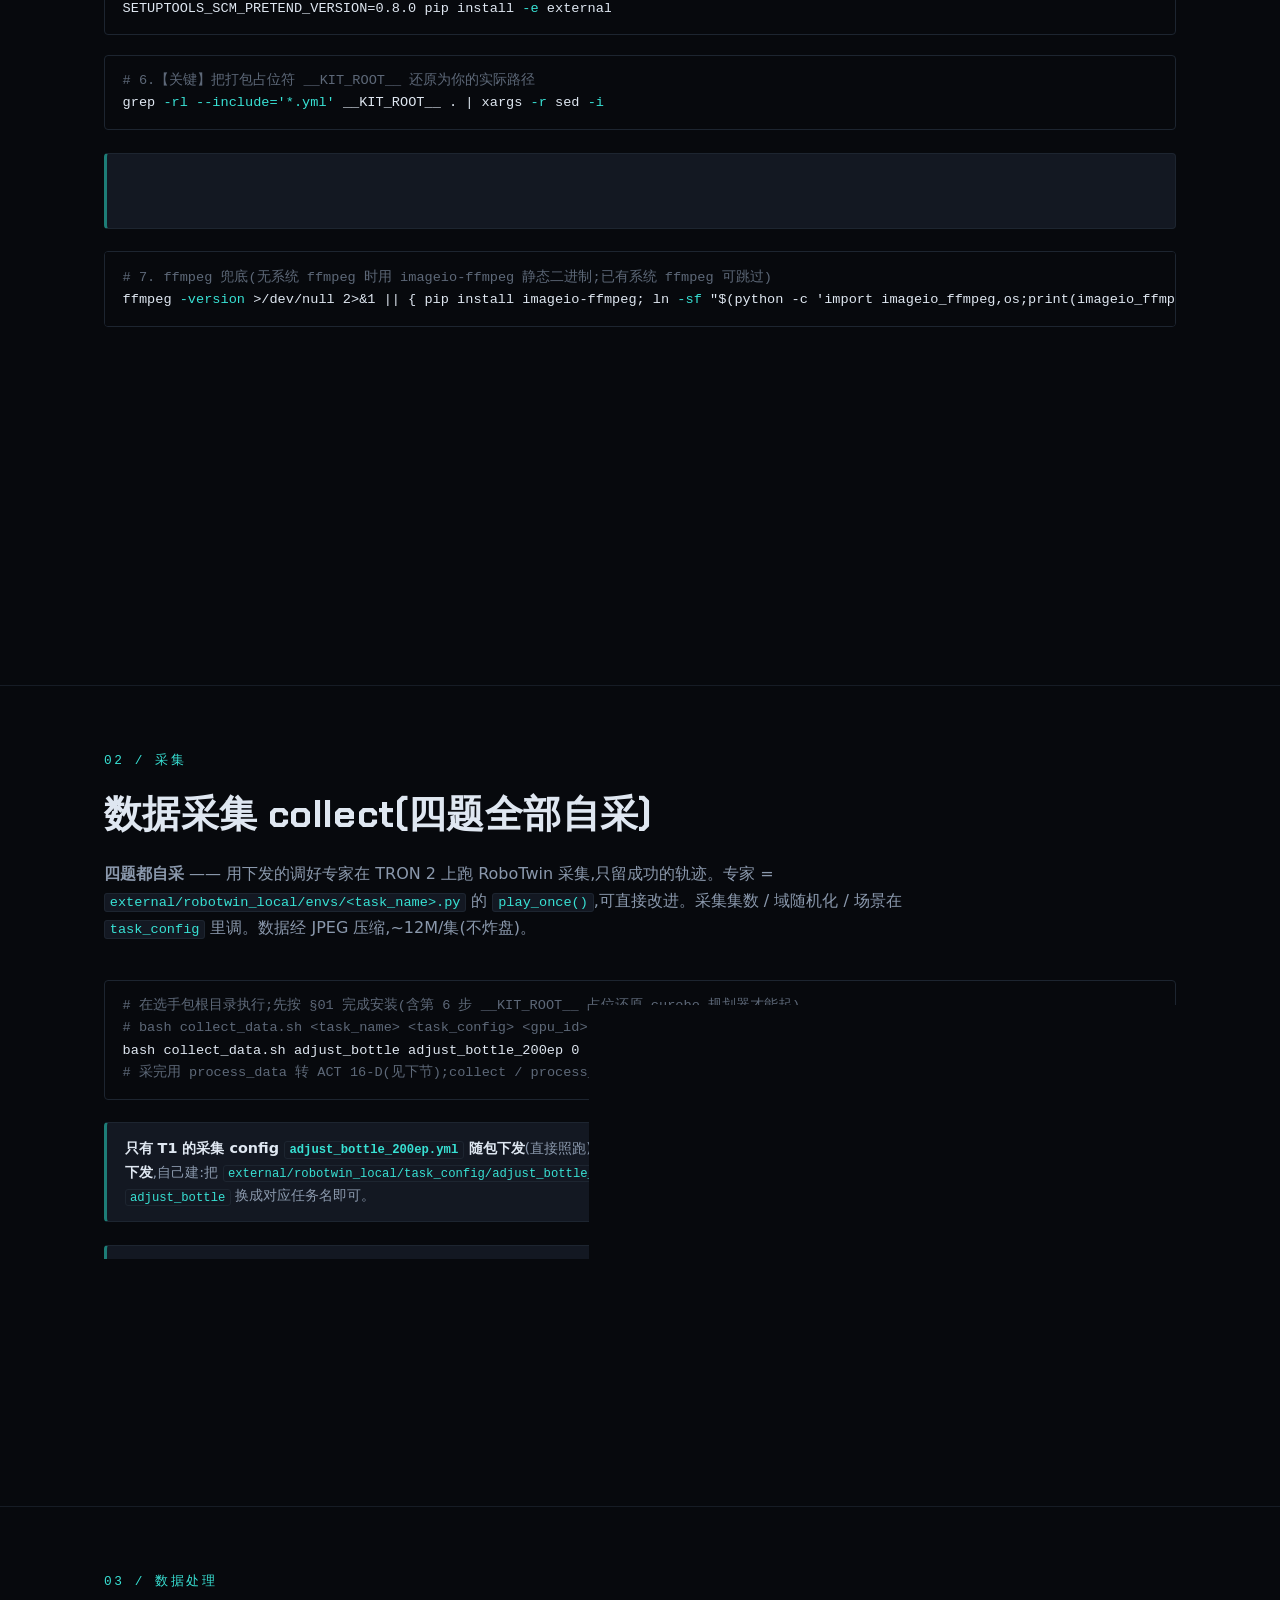
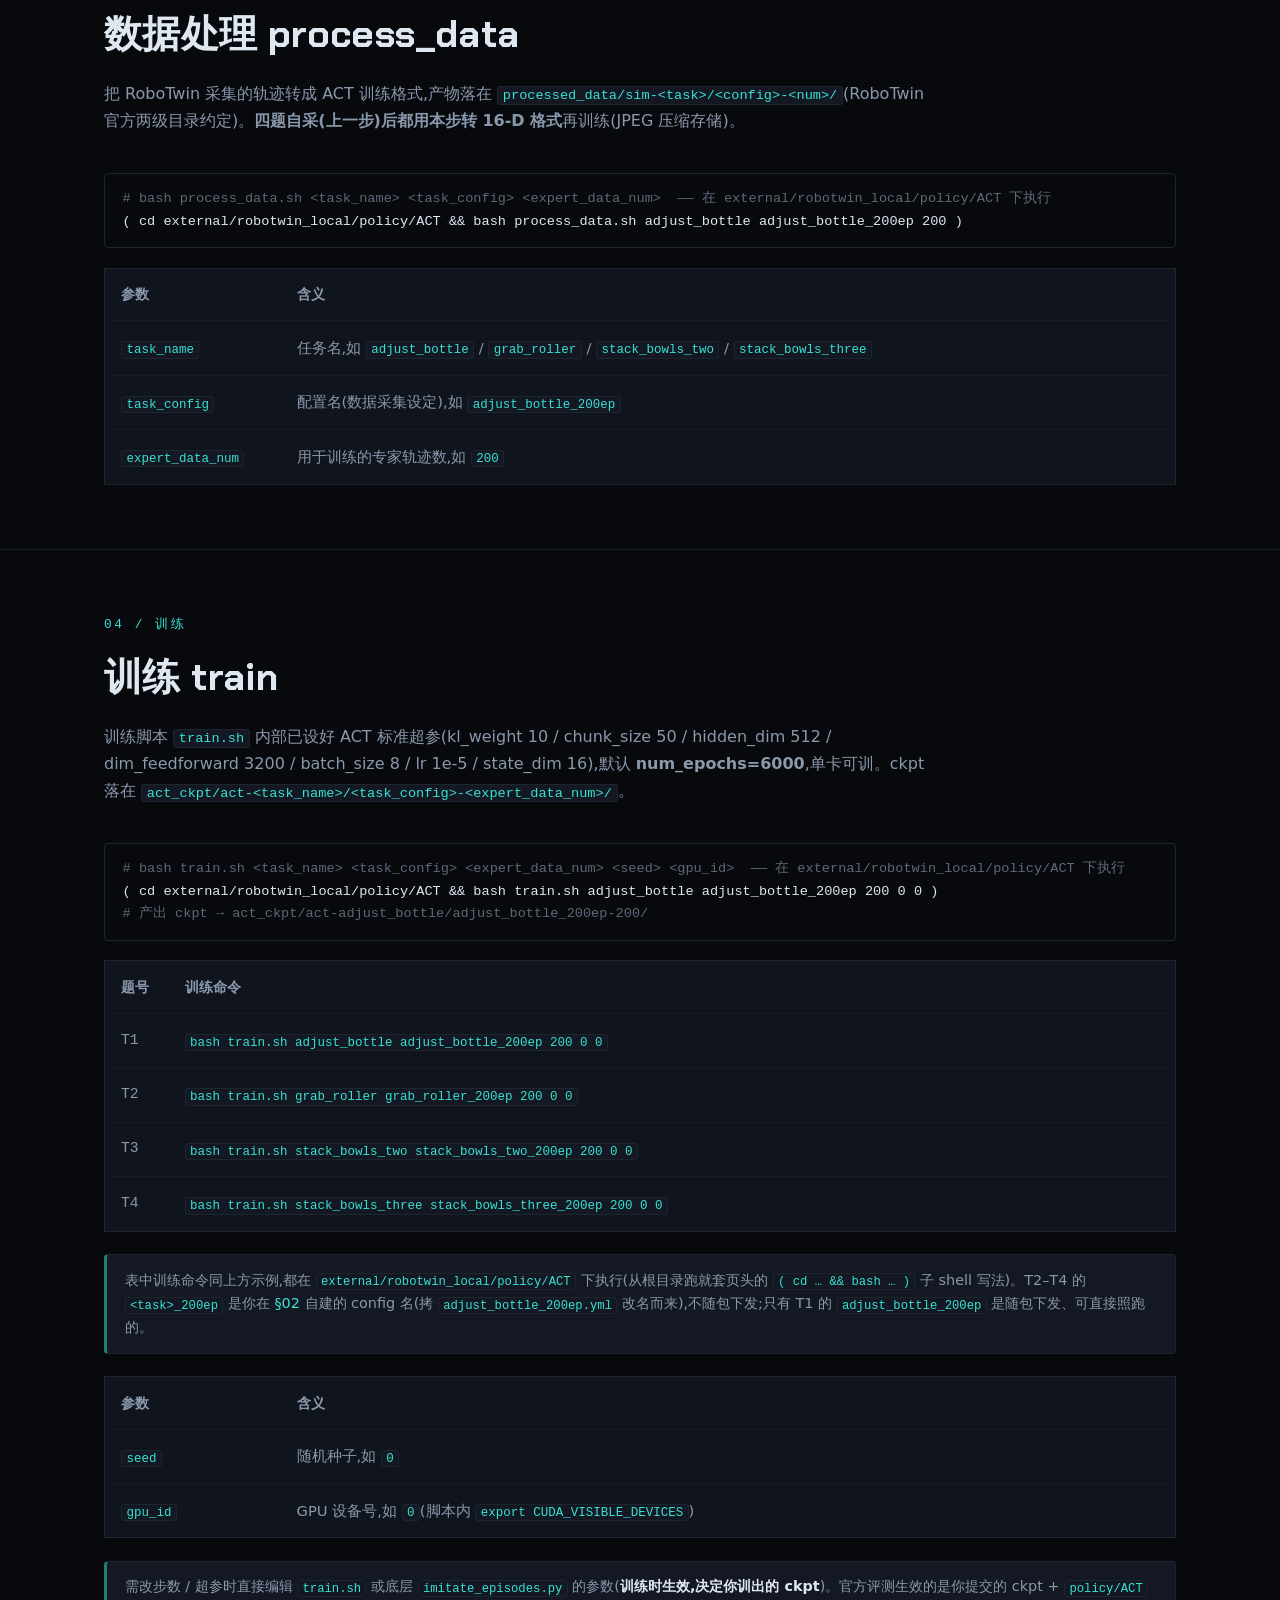
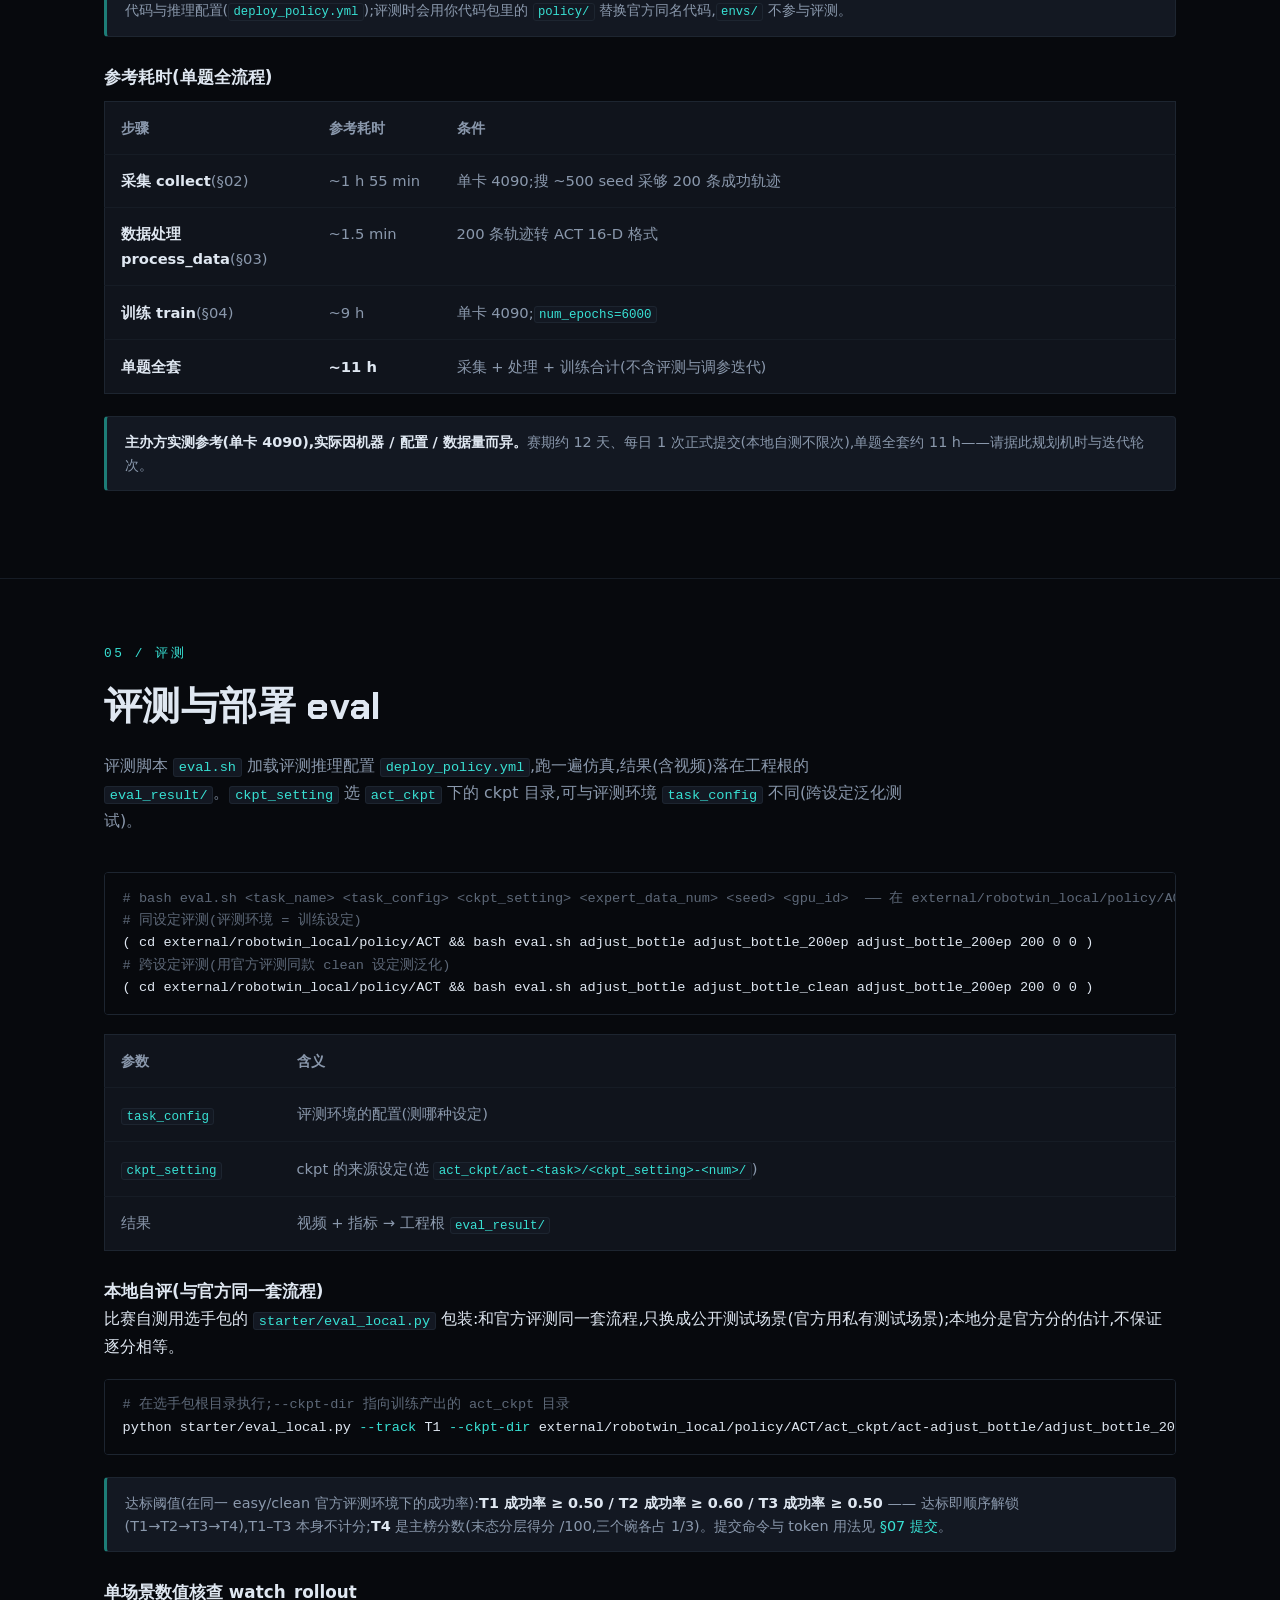
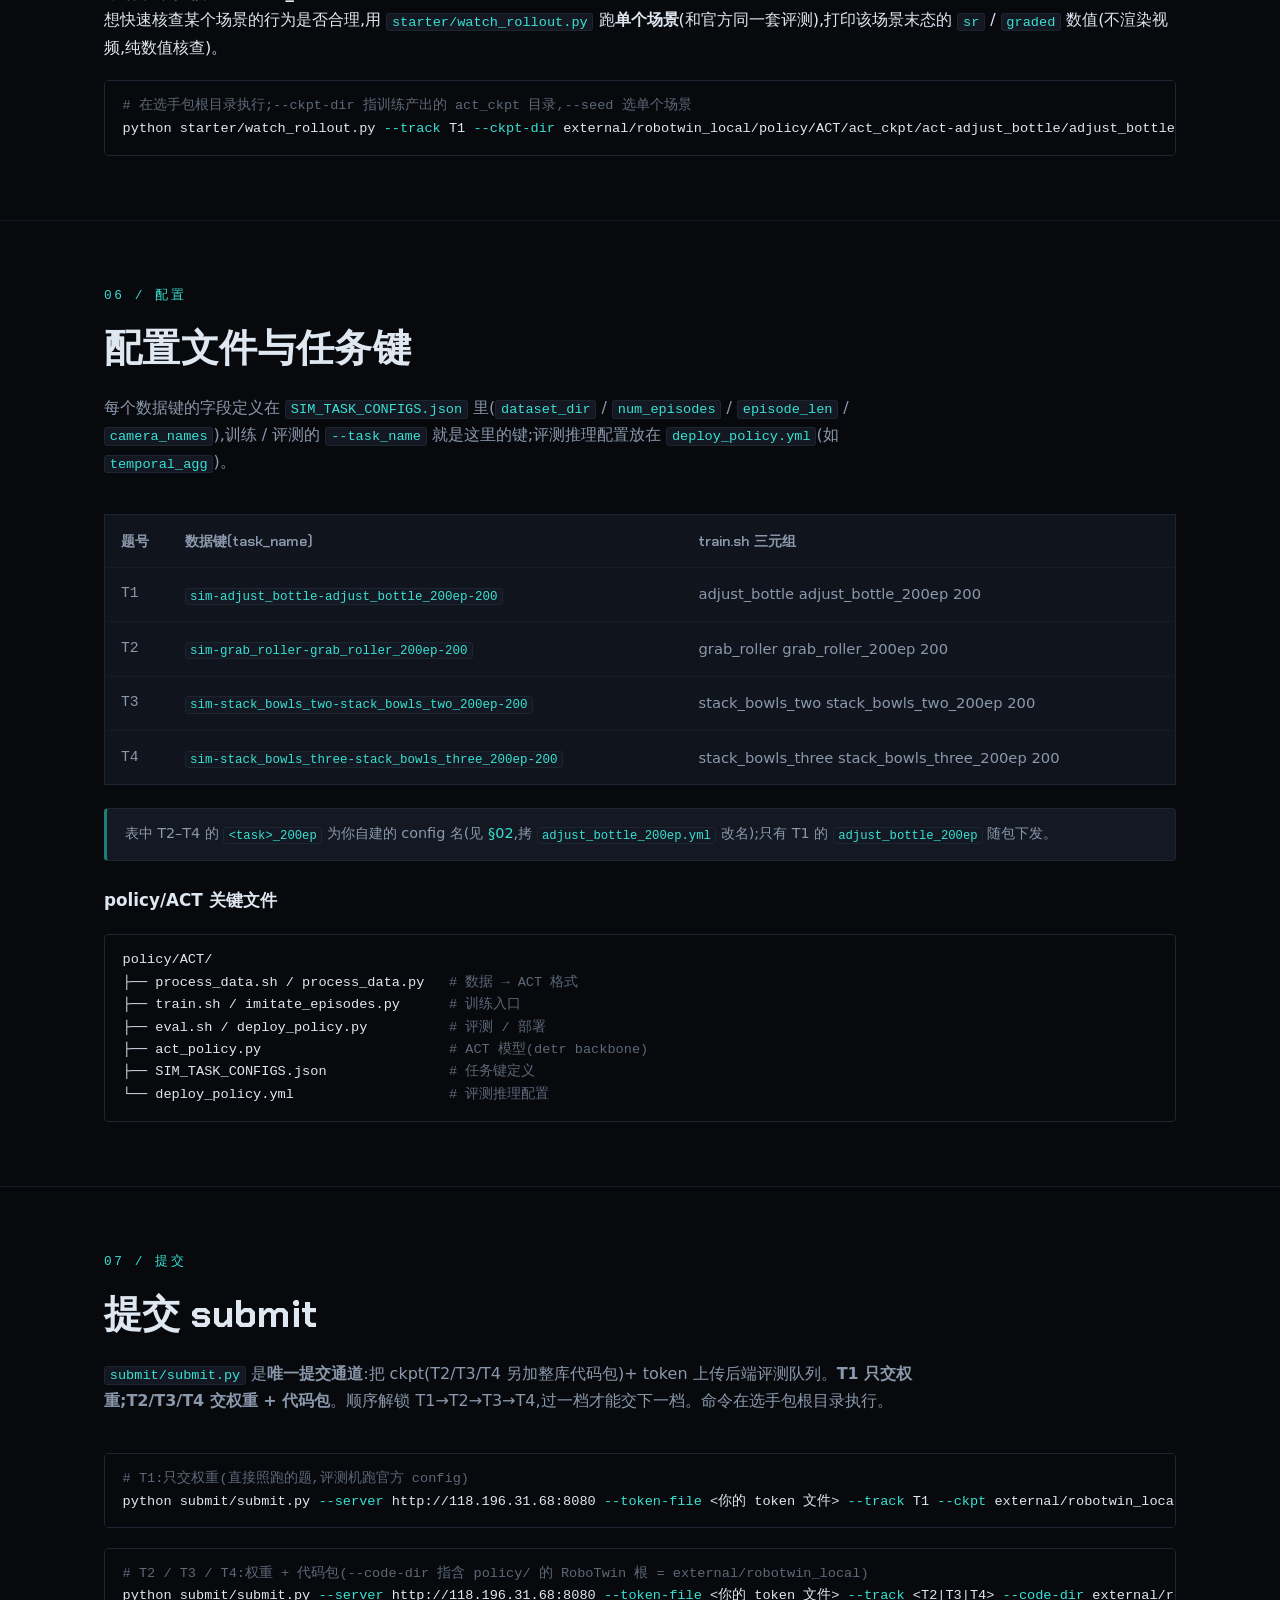
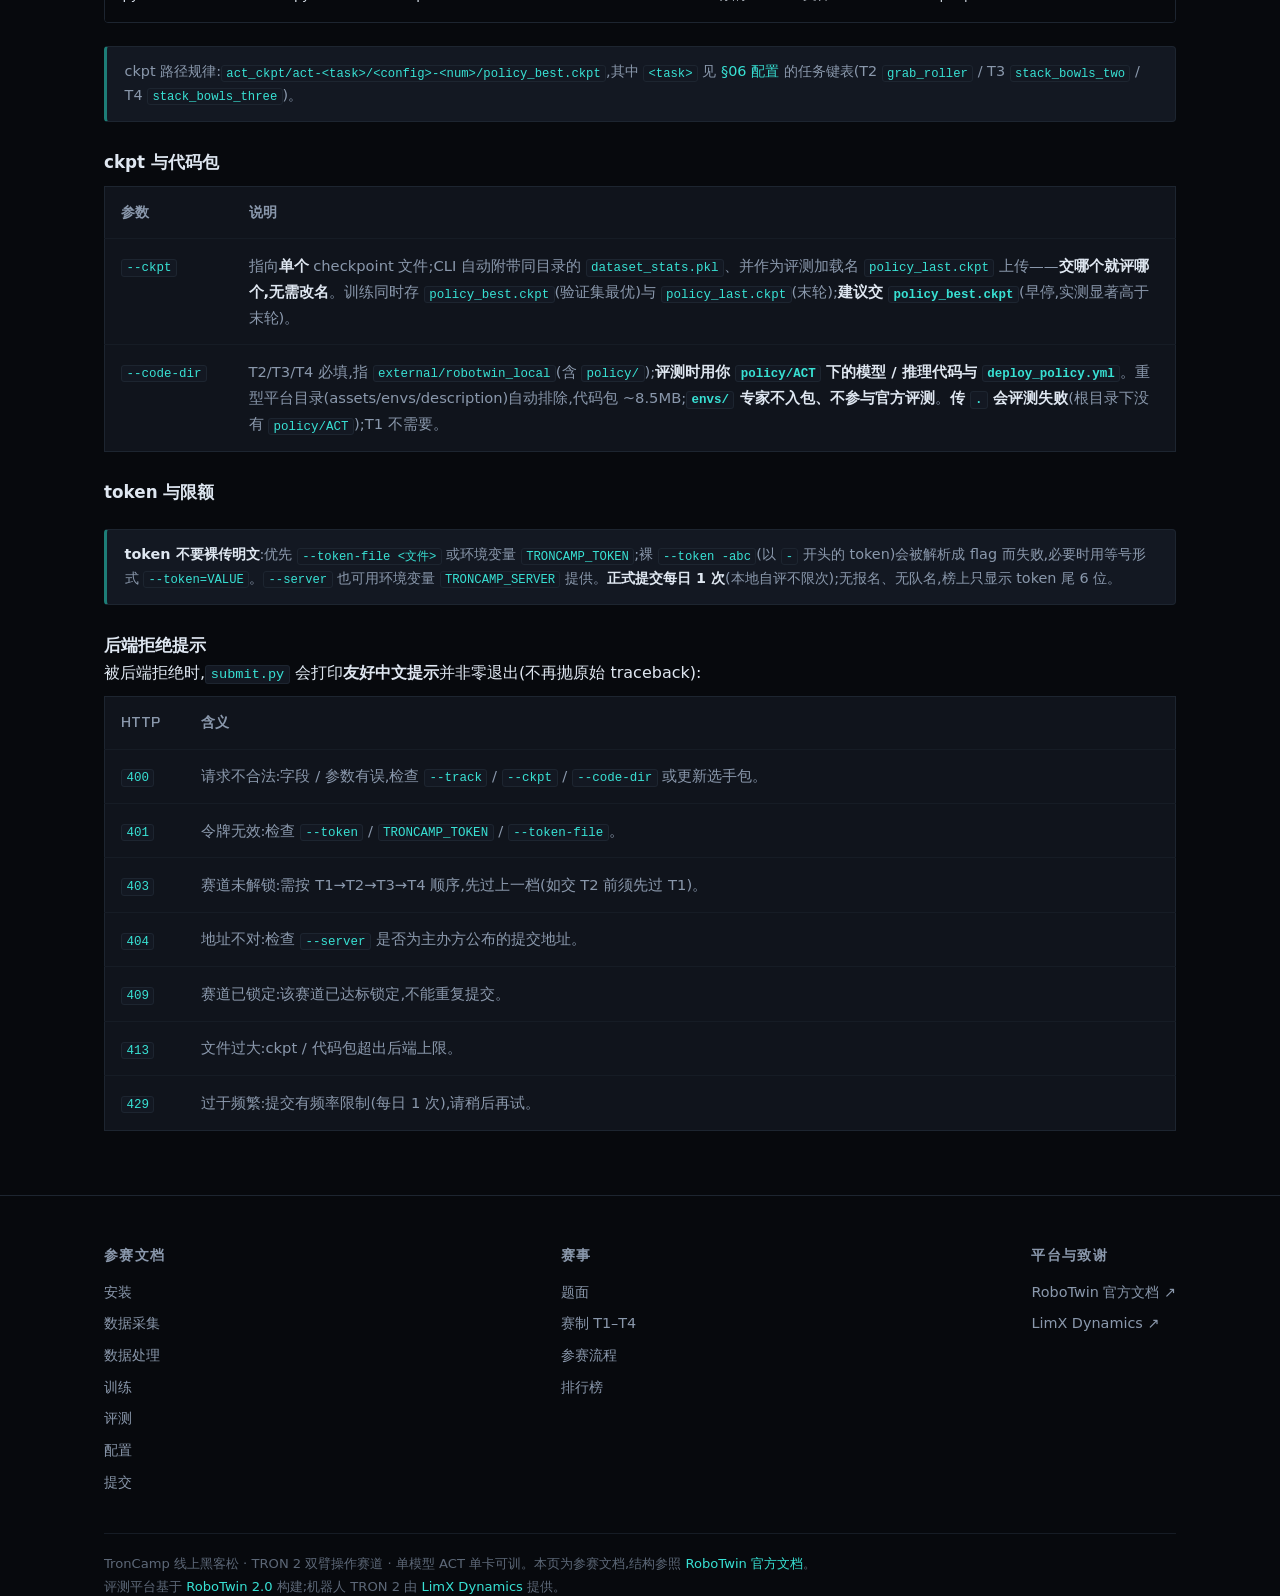
==== commit aa5a3ecf: "docs(web): 安装 conda 环境名改独立固定名 troncamp_env(去参数展开)(1.0.8) - doc.html §01 第 1 步:conda 环境名由 ${TRONCAMP_" ====
--- a/doc.html
+++ b/doc.html
@@ -55,8 +55,8 @@
     <p class="note"><b>0. 前提</b>:已装 conda(未装见 <a href="https://docs.conda.io/projects/miniconda/en/latest/" target="_blank" rel="noopener">Miniconda 官方安装 ↗</a>);NVIDIA 驱动支持 <b>CUDA 12.x</b>(cuRobo、torch 需要)。HF / pip 有墙时按需设代理。</p>
 
     <div class="code"><span class="c"># 1. 建并激活 conda 环境(python 3.10)</span>
-conda create <span class="a">-y</span> <span class="a">-n</span> "${TRONCAMP_ENV:-RoboTwin}" python=3.10 &amp;&amp; conda activate "${TRONCAMP_ENV:-RoboTwin}"</div>
-    <p class="note">环境名默认 <code>RoboTwin</code>,命令已直接消费 <code>TRONCAMP_ENV</code>——要用别名只需装环境前 <code>export TRONCAMP_ENV=&lt;别名&gt;</code> 再照跑上面的命令即可。<b>若你已按 RoboTwin 官方教程装过同名 <code>RoboTwin</code> 环境,务必改名隔离</b>,否则会复用它并与本包依赖相互污染。</p>
+conda create <span class="a">-y</span> <span class="a">-n</span> troncamp_env python=3.10 &amp;&amp; conda activate troncamp_env</div>
+    <p class="note">环境名用本赛事独立的 <code>troncamp_env</code>,与 RoboTwin 官方教程默认的 <code>RoboTwin</code> 环境天然隔离——不会复用或污染你已有的环境。想换别的名字,把这条命令里两处 <code>troncamp_env</code> 一并替换即可。</p>
 
     <div class="code"><span class="c"># 2. 锁 setuptools&lt;81(新版 setuptools 会让 sapien 装不上,锁旧版)</span>
 pip install "setuptools&lt;81"</div>
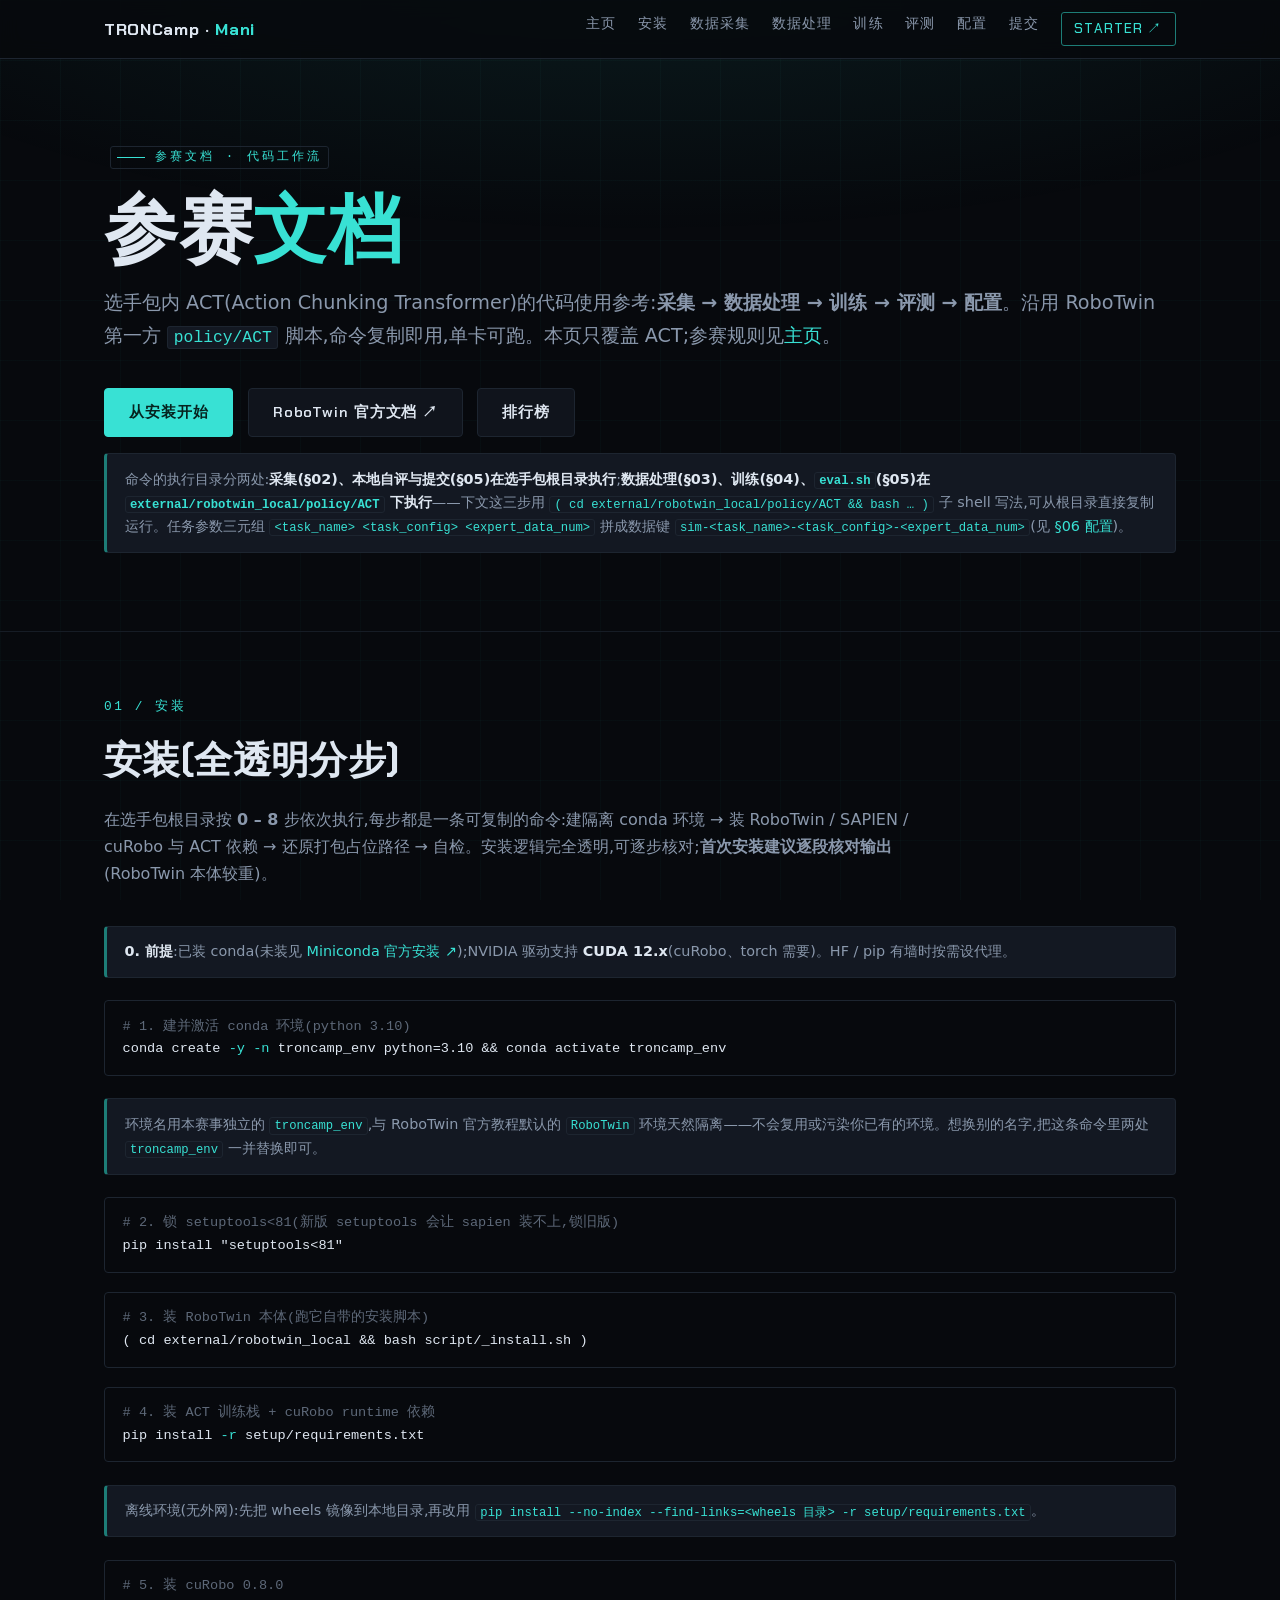
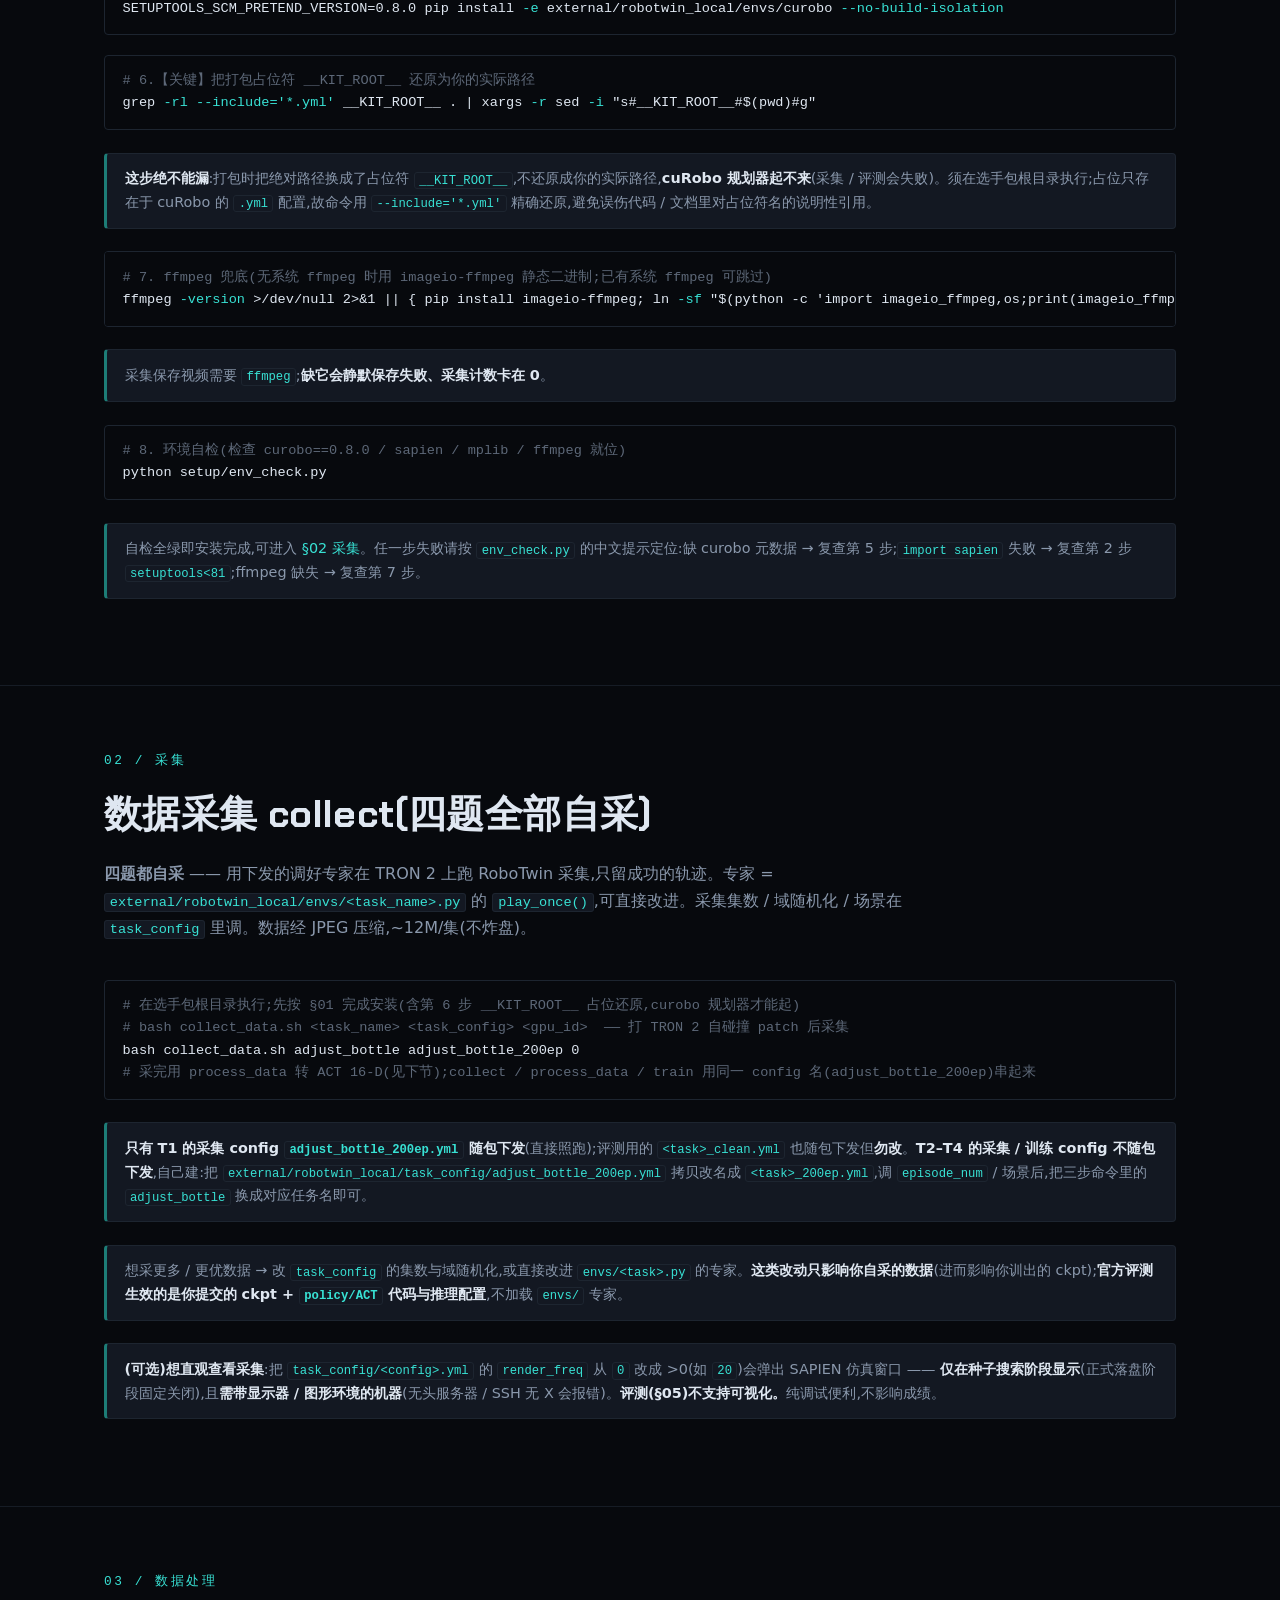
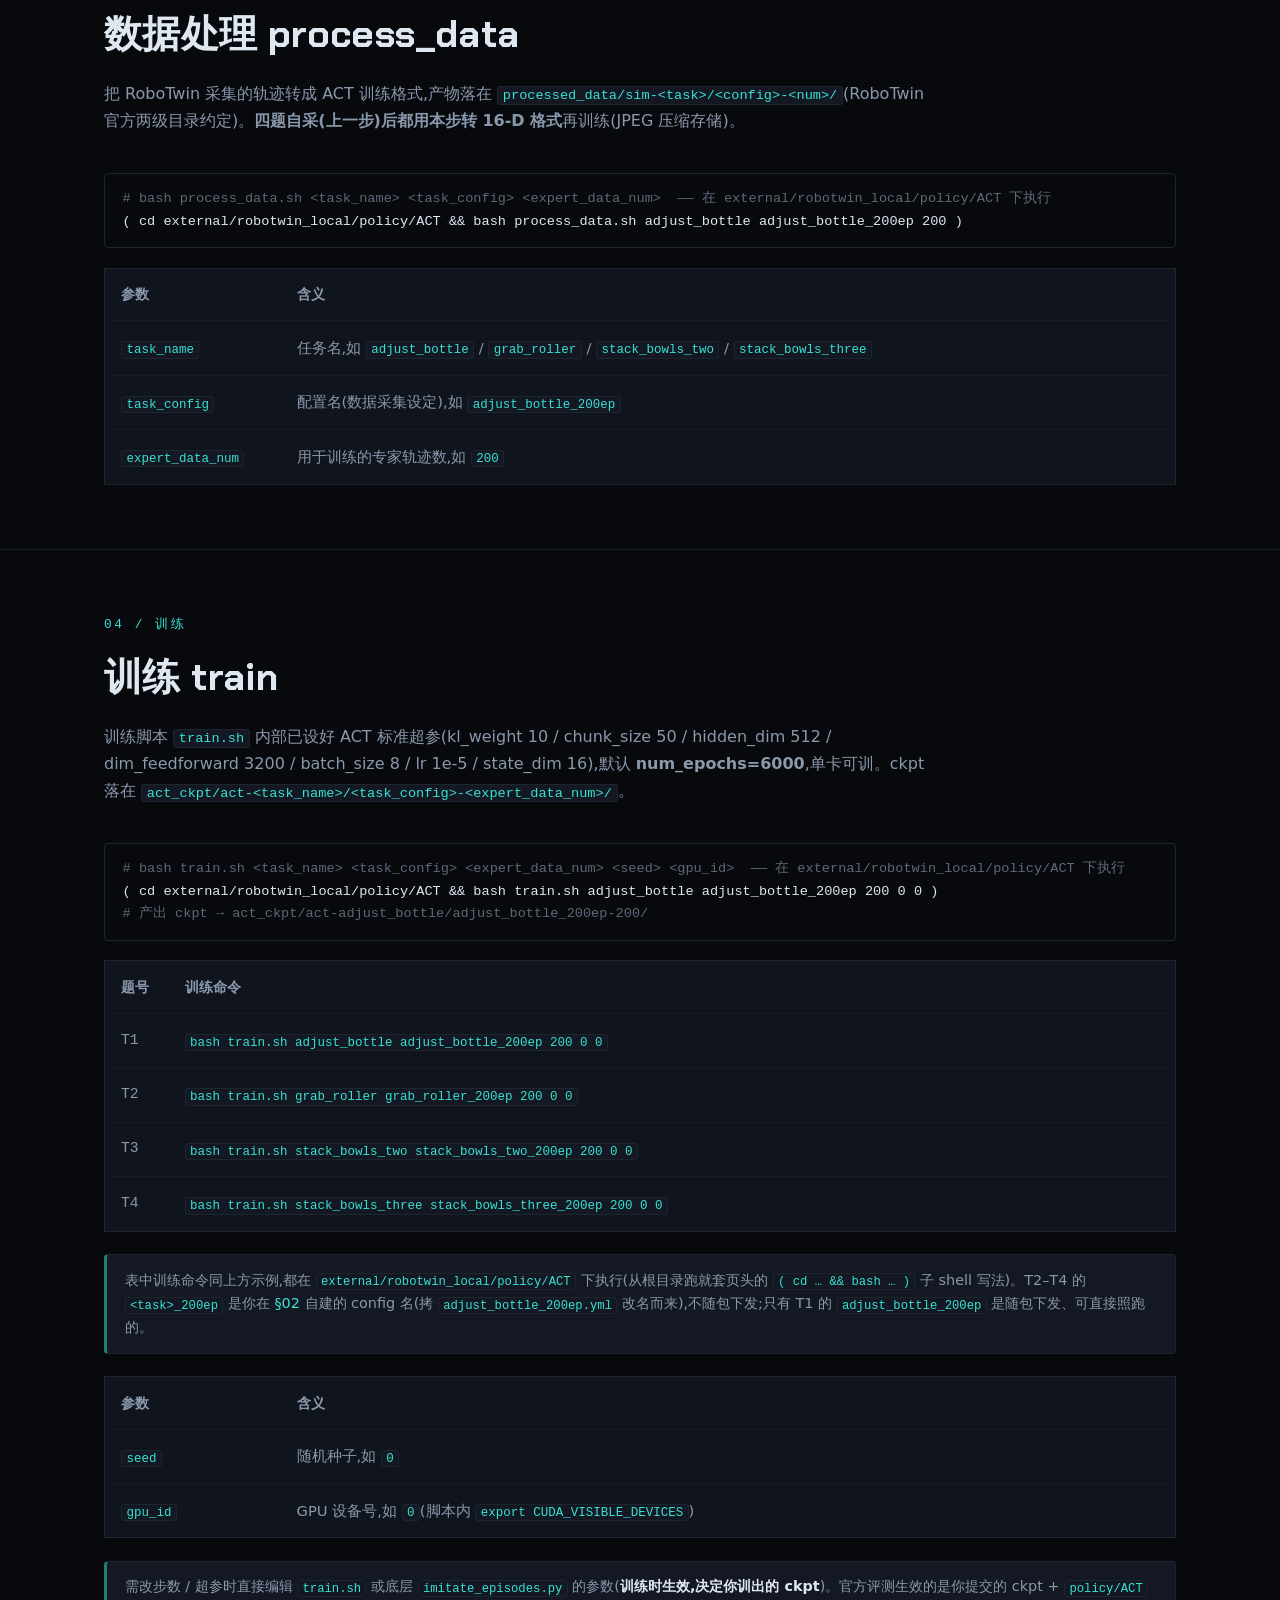
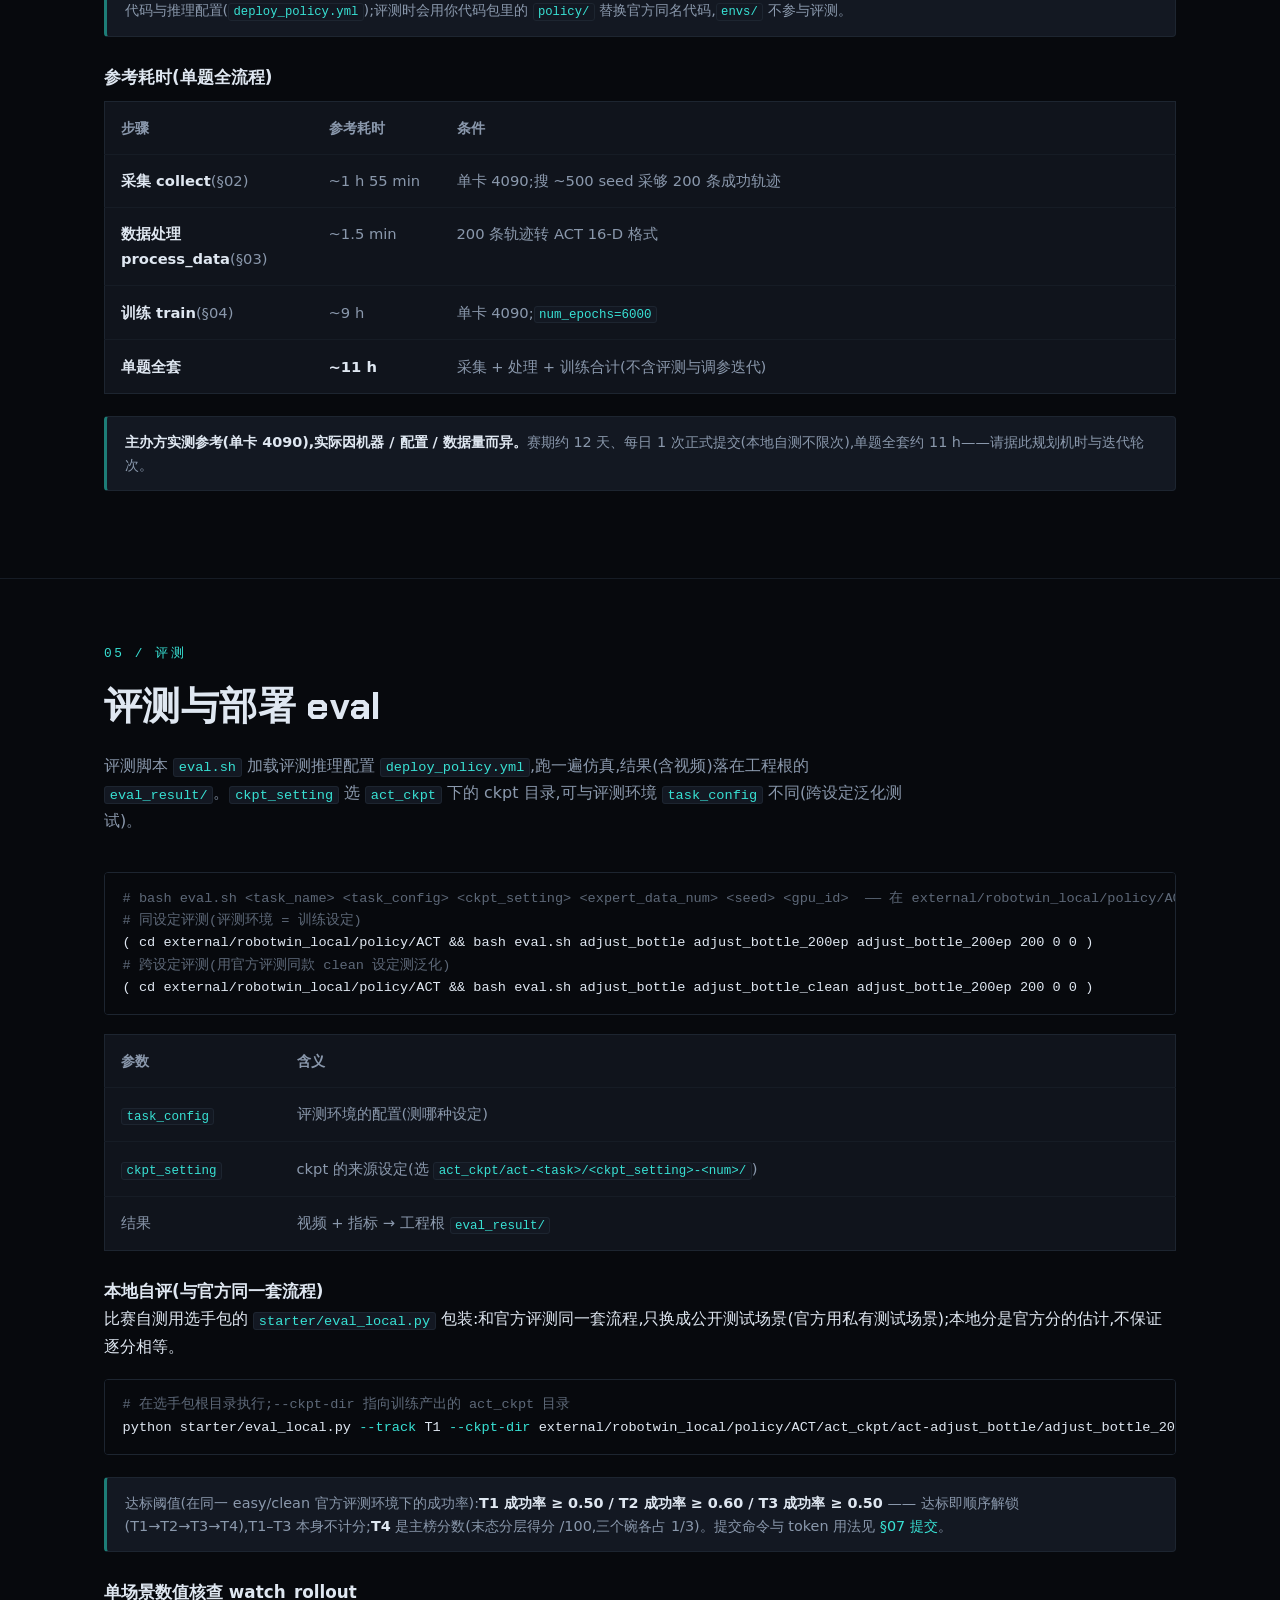
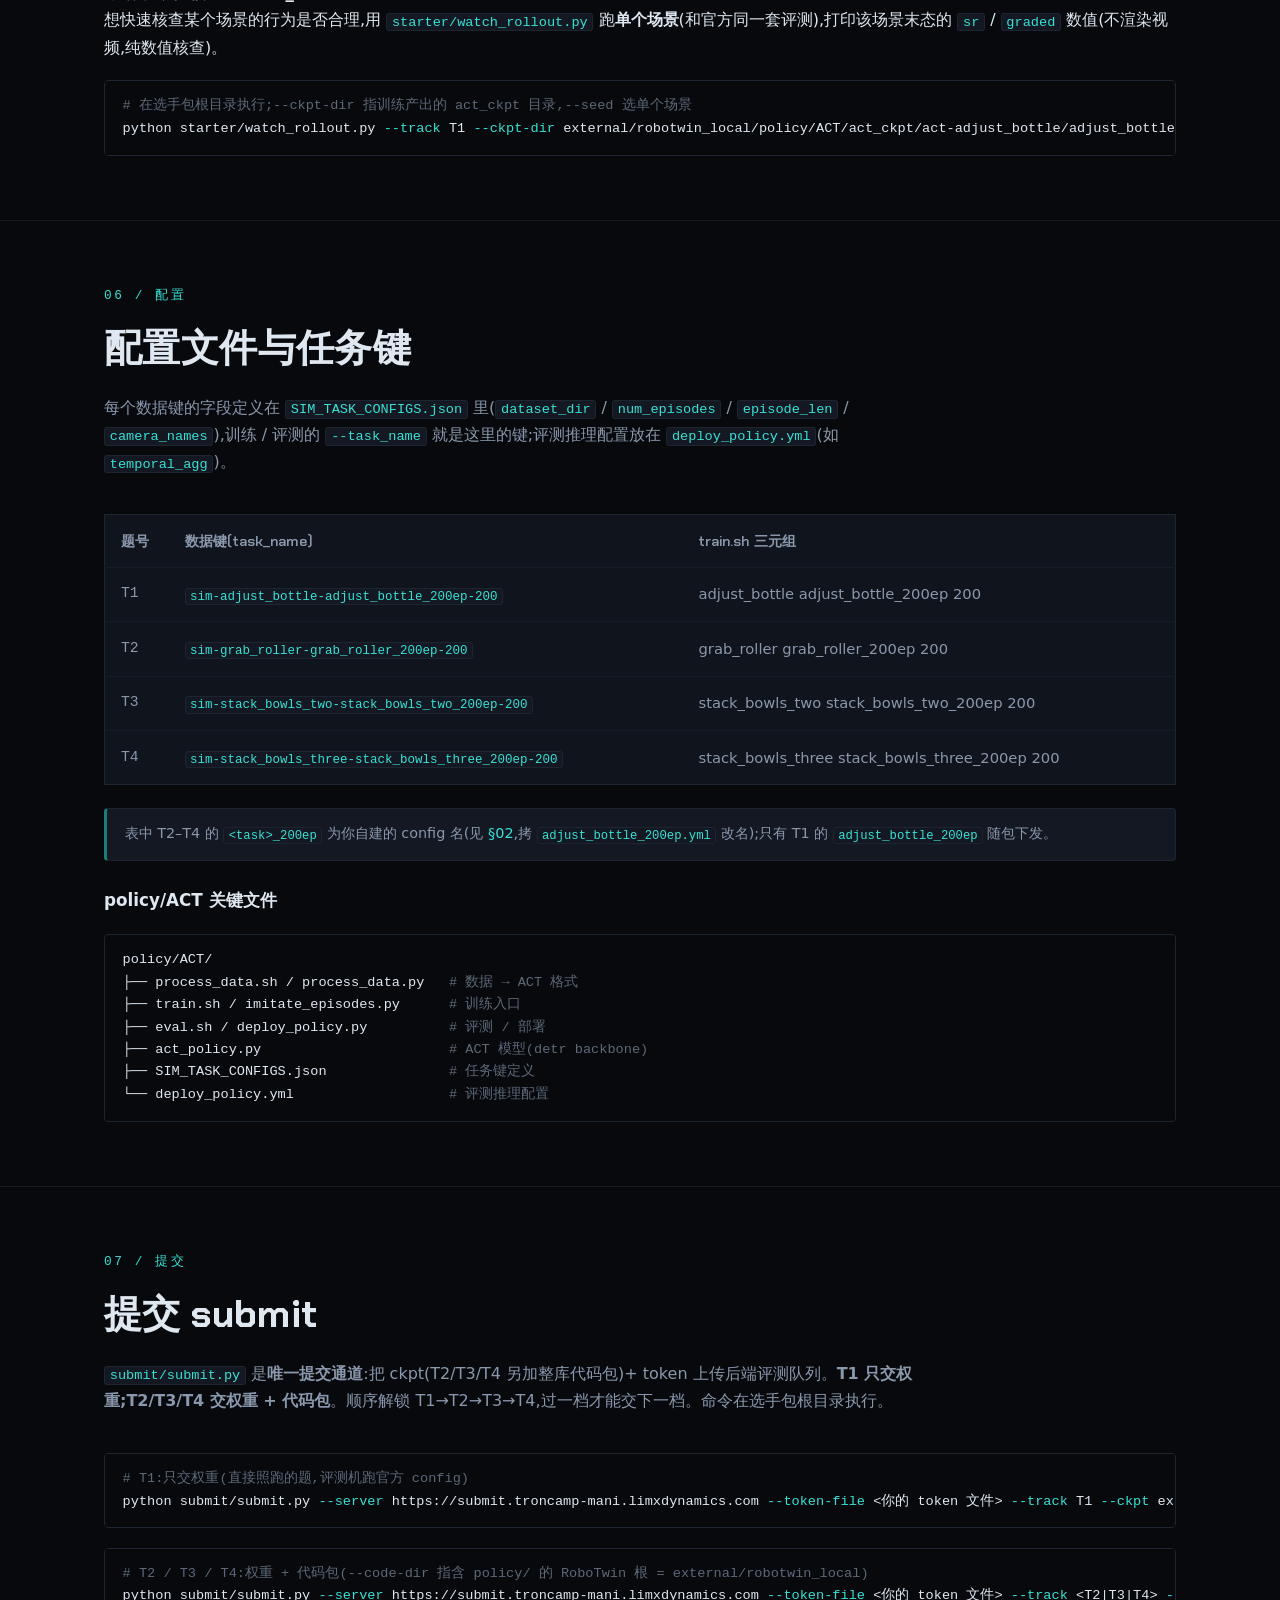
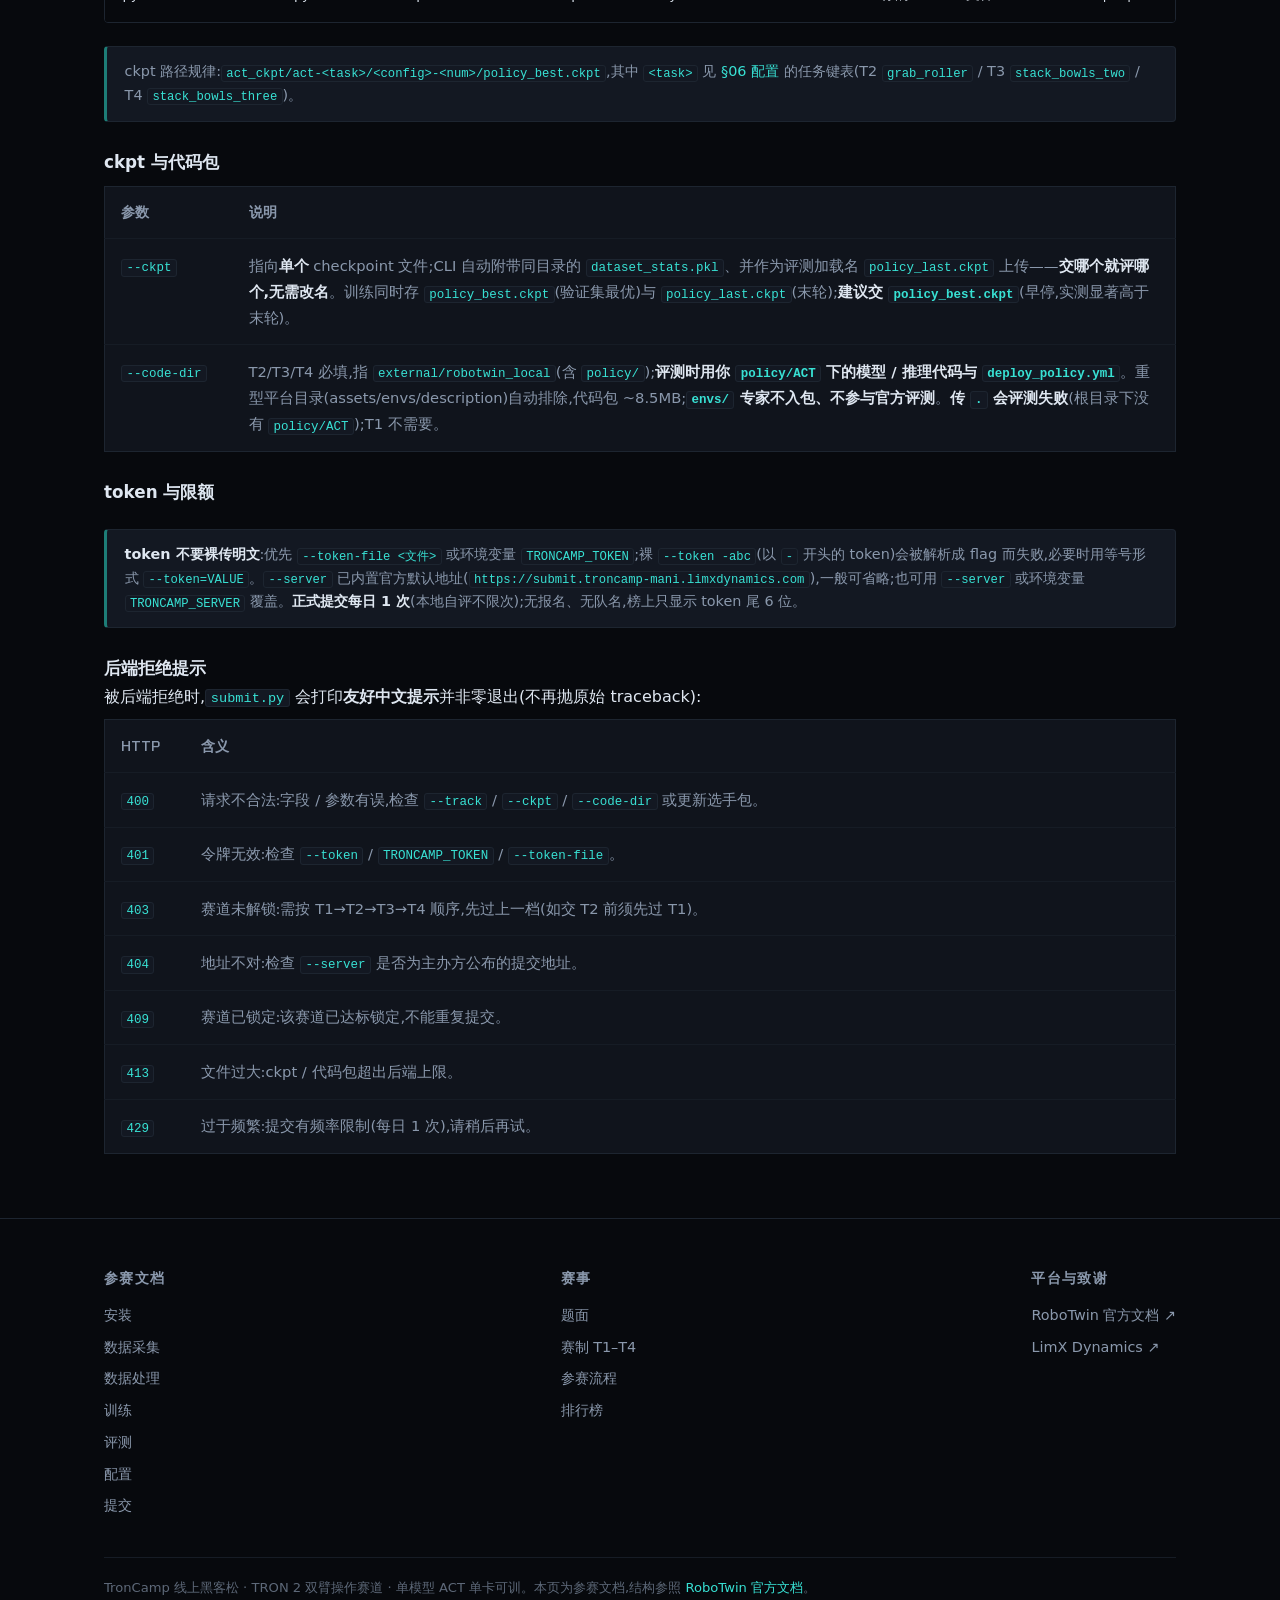
==== commit 72d699fd: "feat(submit): 提交入口换 HTTPS 域名 submit.troncamp-mani.limxdynamics.com doc §07 两条 submit 命令 --server 由裸 " ====
--- a/doc.html
+++ b/doc.html
@@ -242,10 +242,10 @@
     </div>
 
     <div class="code"><span class="c"># T1:只交权重(直接照跑的题,评测机跑官方 config)</span>
-python submit/submit.py <span class="a">--server</span> http://118.196.31.68:8080 <span class="a">--token-file</span> &lt;你的 token 文件&gt; <span class="a">--track</span> T1 <span class="a">--ckpt</span> external/robotwin_local/policy/ACT/act_ckpt/act-adjust_bottle/&lt;config&gt;-&lt;num&gt;/policy_best.ckpt</div>
+python submit/submit.py <span class="a">--server</span> https://submit.troncamp-mani.limxdynamics.com <span class="a">--token-file</span> &lt;你的 token 文件&gt; <span class="a">--track</span> T1 <span class="a">--ckpt</span> external/robotwin_local/policy/ACT/act_ckpt/act-adjust_bottle/&lt;config&gt;-&lt;num&gt;/policy_best.ckpt</div>
 
     <div class="code"><span class="c"># T2 / T3 / T4:权重 + 代码包(--code-dir 指含 policy/ 的 RoboTwin 根 = external/robotwin_local)</span>
-python submit/submit.py <span class="a">--server</span> http://118.196.31.68:8080 <span class="a">--token-file</span> &lt;你的 token 文件&gt; <span class="a">--track</span> &lt;T2|T3|T4&gt; <span class="a">--code-dir</span> external/robotwin_local <span class="a">--ckpt</span> external/robotwin_local/policy/ACT/act_ckpt/act-&lt;task&gt;/&lt;config&gt;-&lt;num&gt;/policy_best.ckpt</div>
+python submit/submit.py <span class="a">--server</span> https://submit.troncamp-mani.limxdynamics.com <span class="a">--token-file</span> &lt;你的 token 文件&gt; <span class="a">--track</span> &lt;T2|T3|T4&gt; <span class="a">--code-dir</span> external/robotwin_local <span class="a">--ckpt</span> external/robotwin_local/policy/ACT/act_ckpt/act-&lt;task&gt;/&lt;config&gt;-&lt;num&gt;/policy_best.ckpt</div>
     <p class="note">ckpt 路径规律:<code>act_ckpt/act-&lt;task&gt;/&lt;config&gt;-&lt;num&gt;/policy_best.ckpt</code>,其中 <code>&lt;task&gt;</code> 见 <a href="#config">§06 配置</a> 的任务键表(T2 <code>grab_roller</code> / T3 <code>stack_bowls_two</code> / T4 <code>stack_bowls_three</code>)。</p>
 
     <h3 style="margin-top:1.6rem;font-size:1.05rem;font-weight:700">ckpt 与代码包</h3>
@@ -258,7 +258,7 @@
     </table>
 
     <h3 style="margin-top:1.6rem;font-size:1.05rem;font-weight:700">token 与限额</h3>
-    <p class="note"><b>token 不要裸传明文</b>:优先 <code>--token-file &lt;文件&gt;</code> 或环境变量 <code>TRONCAMP_TOKEN</code>;裸 <code>--token -abc</code>(以 <code>-</code> 开头的 token)会被解析成 flag 而失败,必要时用等号形式 <code>--token=VALUE</code>。<code>--server</code> 也可用环境变量 <code>TRONCAMP_SERVER</code> 提供。<b>正式提交每日 1 次</b>(本地自评不限次);无报名、无队名,榜上只显示 token 尾 6 位。</p>
+    <p class="note"><b>token 不要裸传明文</b>:优先 <code>--token-file &lt;文件&gt;</code> 或环境变量 <code>TRONCAMP_TOKEN</code>;裸 <code>--token -abc</code>(以 <code>-</code> 开头的 token)会被解析成 flag 而失败,必要时用等号形式 <code>--token=VALUE</code>。<code>--server</code> 已内置官方默认地址(<code>https://submit.troncamp-mani.limxdynamics.com</code>),一般可省略;也可用 <code>--server</code> 或环境变量 <code>TRONCAMP_SERVER</code> 覆盖。<b>正式提交每日 1 次</b>(本地自评不限次);无报名、无队名,榜上只显示 token 尾 6 位。</p>
 
     <h3 style="margin-top:1.6rem;font-size:1.05rem;font-weight:700">后端拒绝提示</h3>
     <p>被后端拒绝时,<code>submit.py</code> 会打印<b>友好中文提示</b>并非零退出(不再抛原始 traceback):</p>
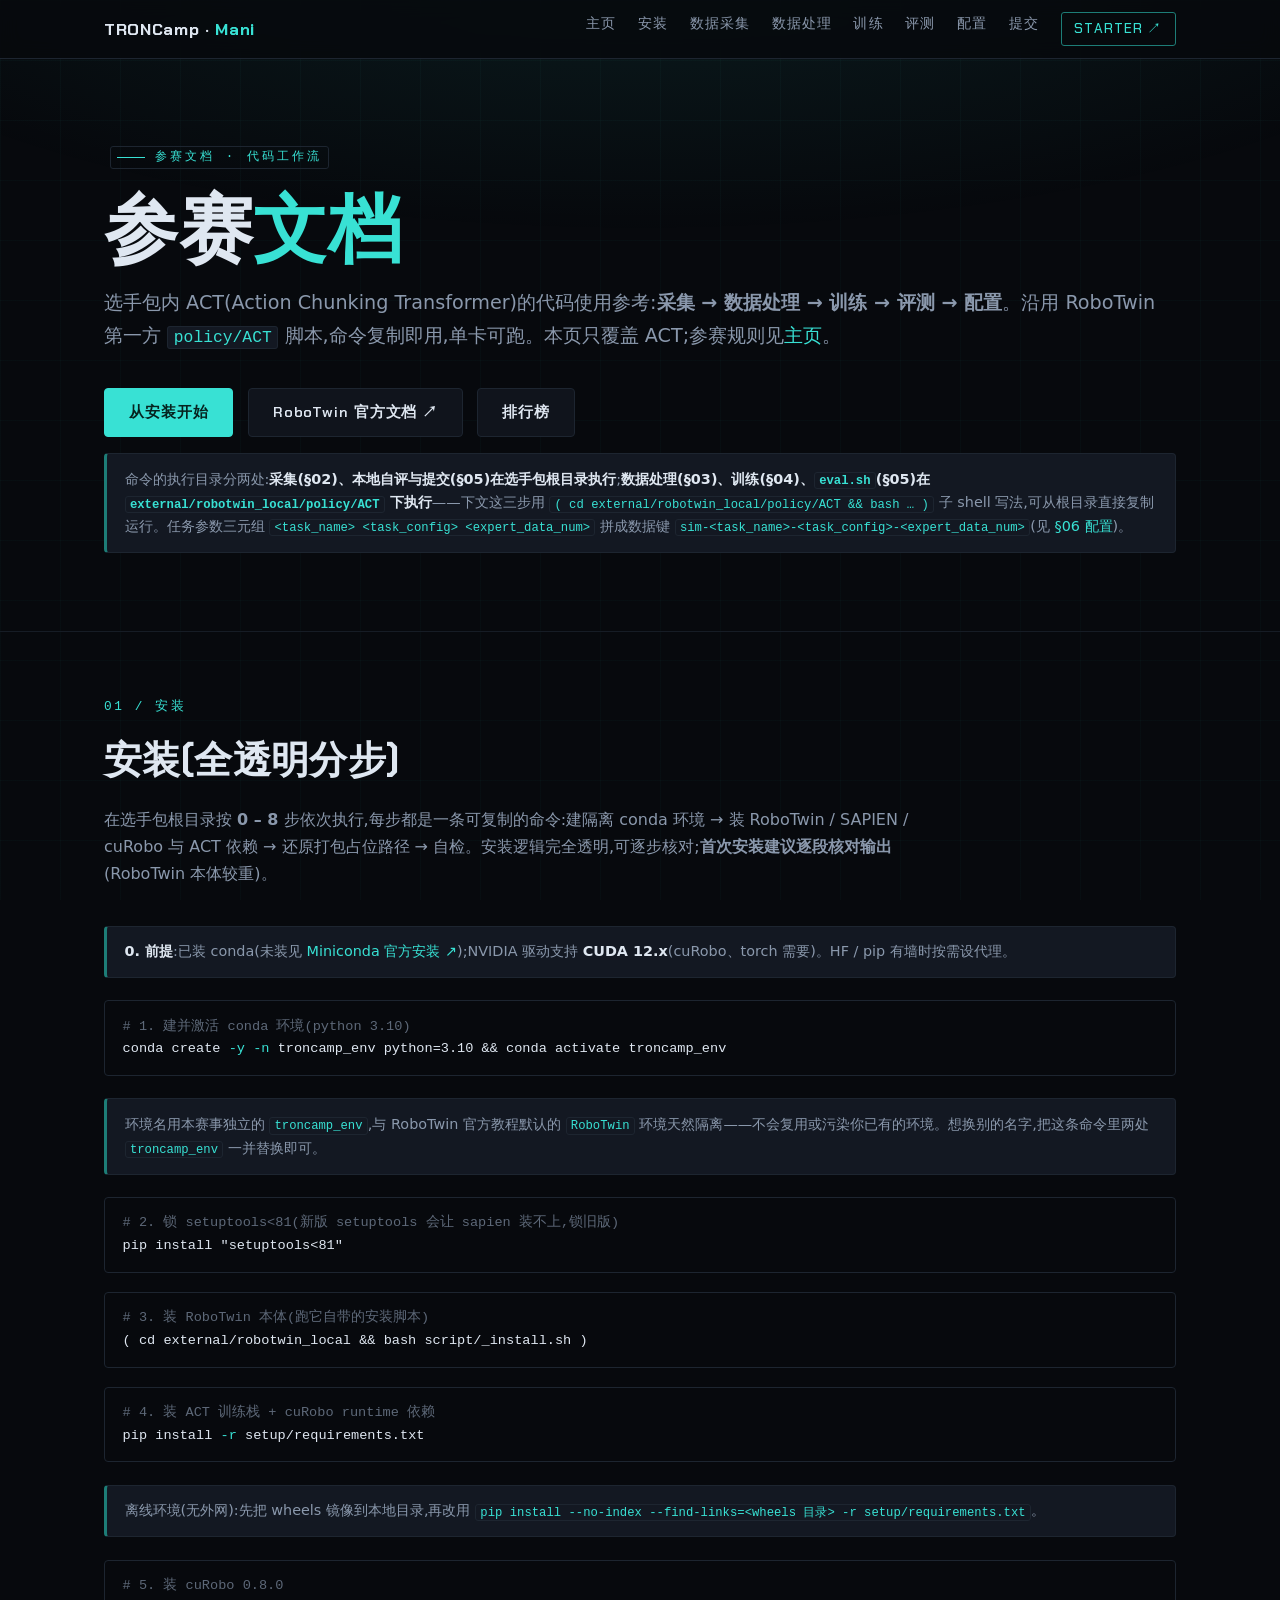
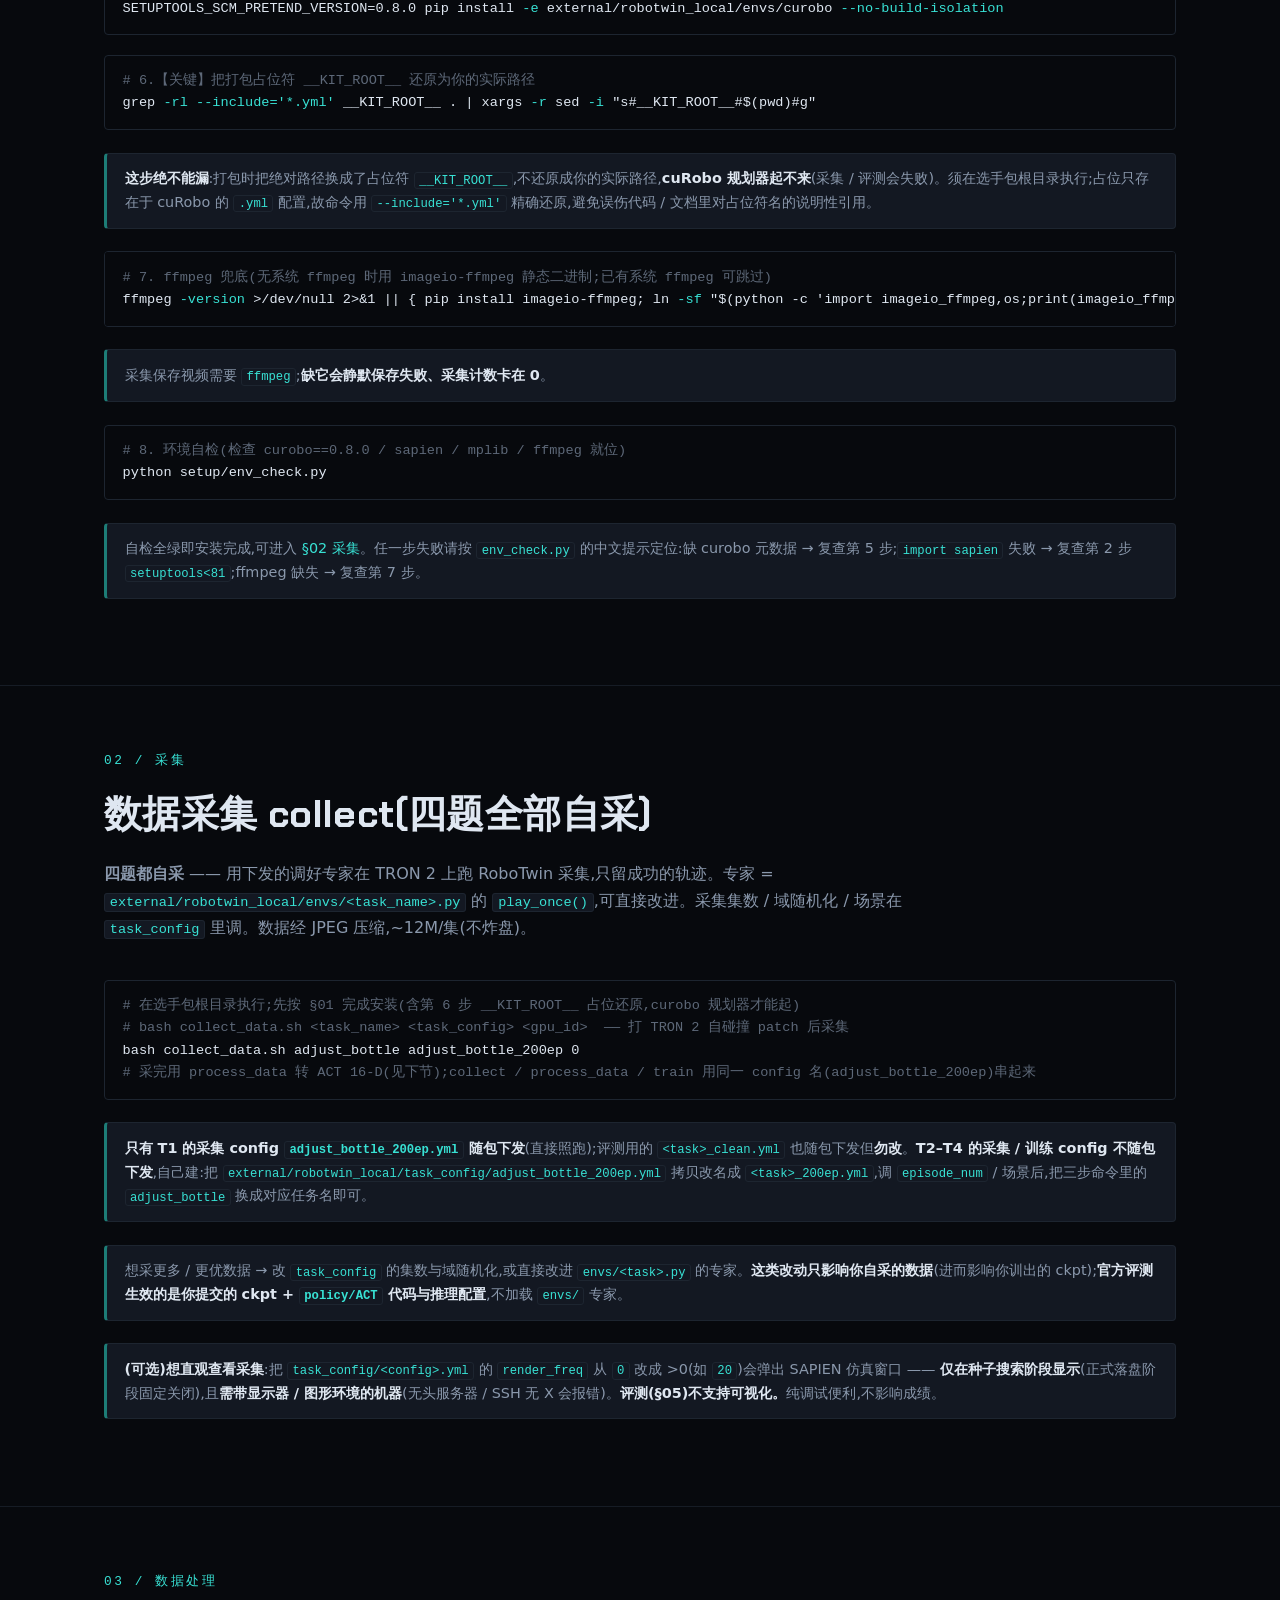
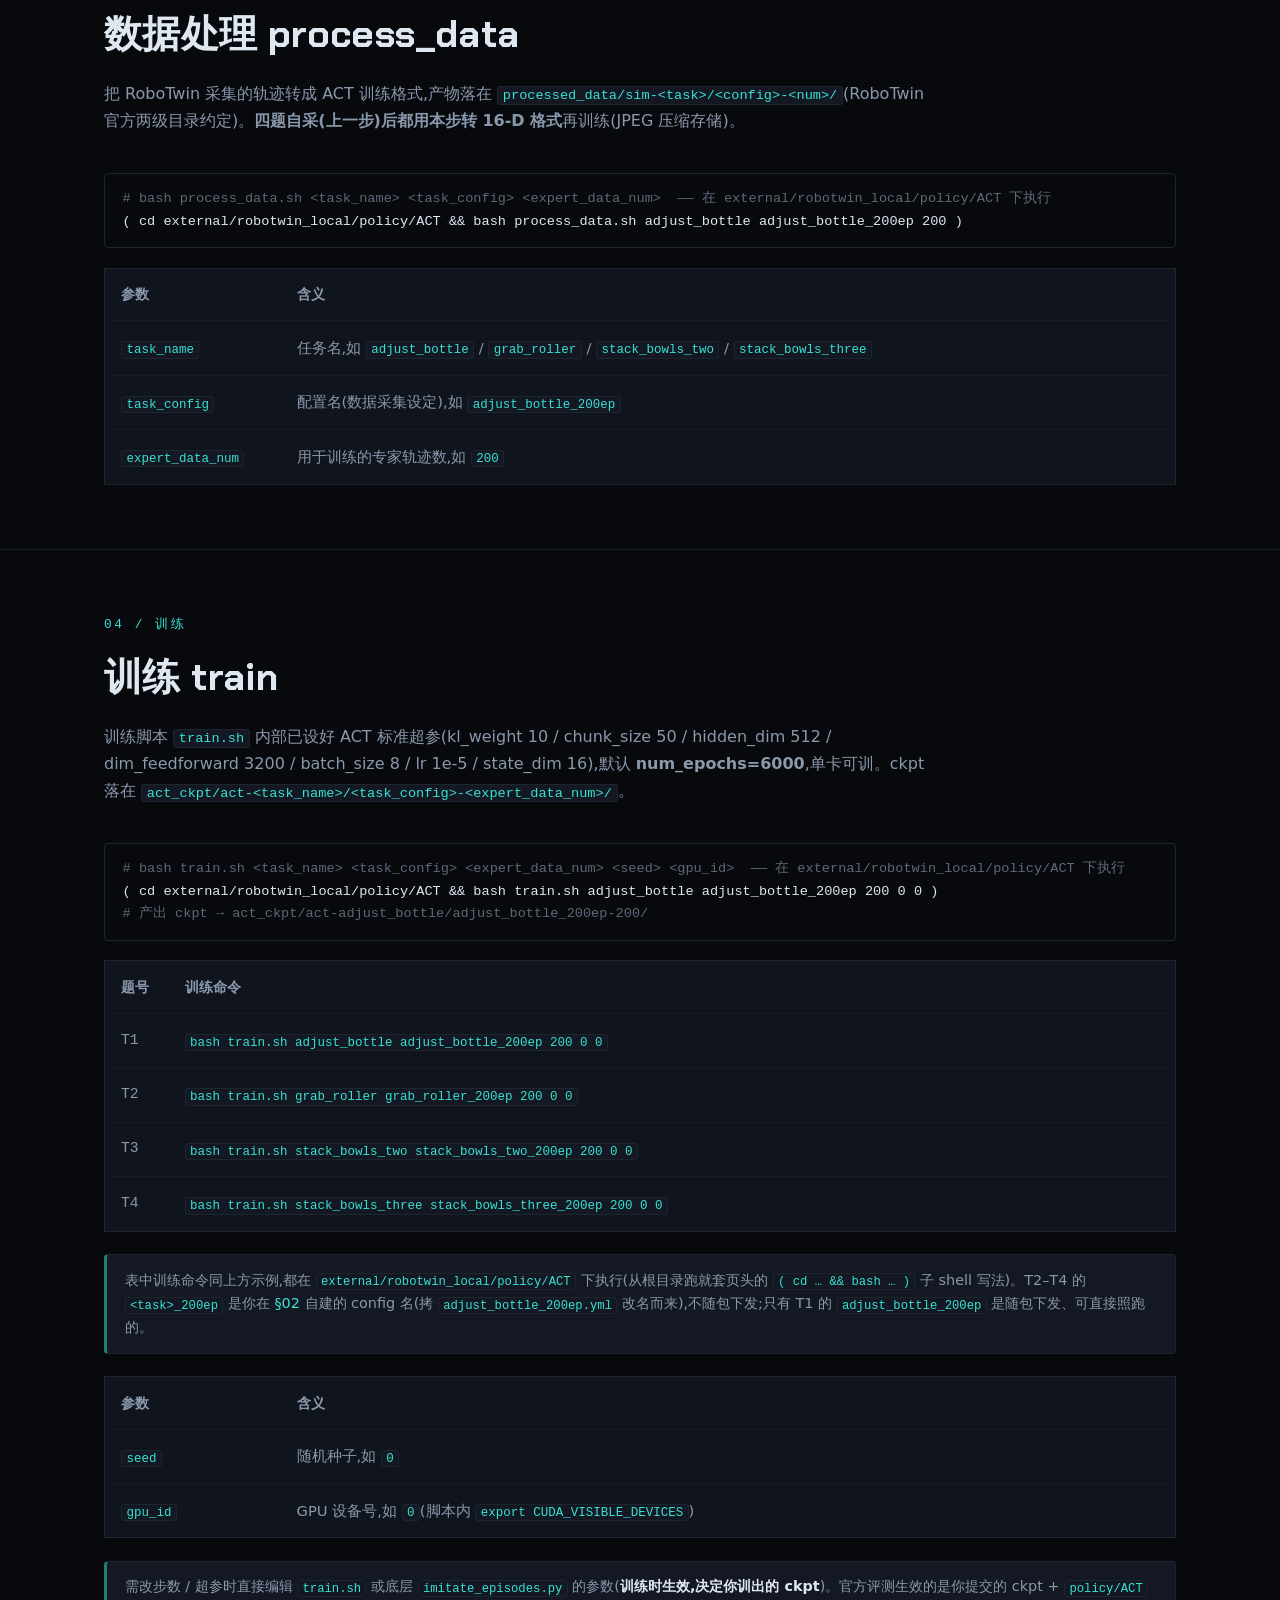
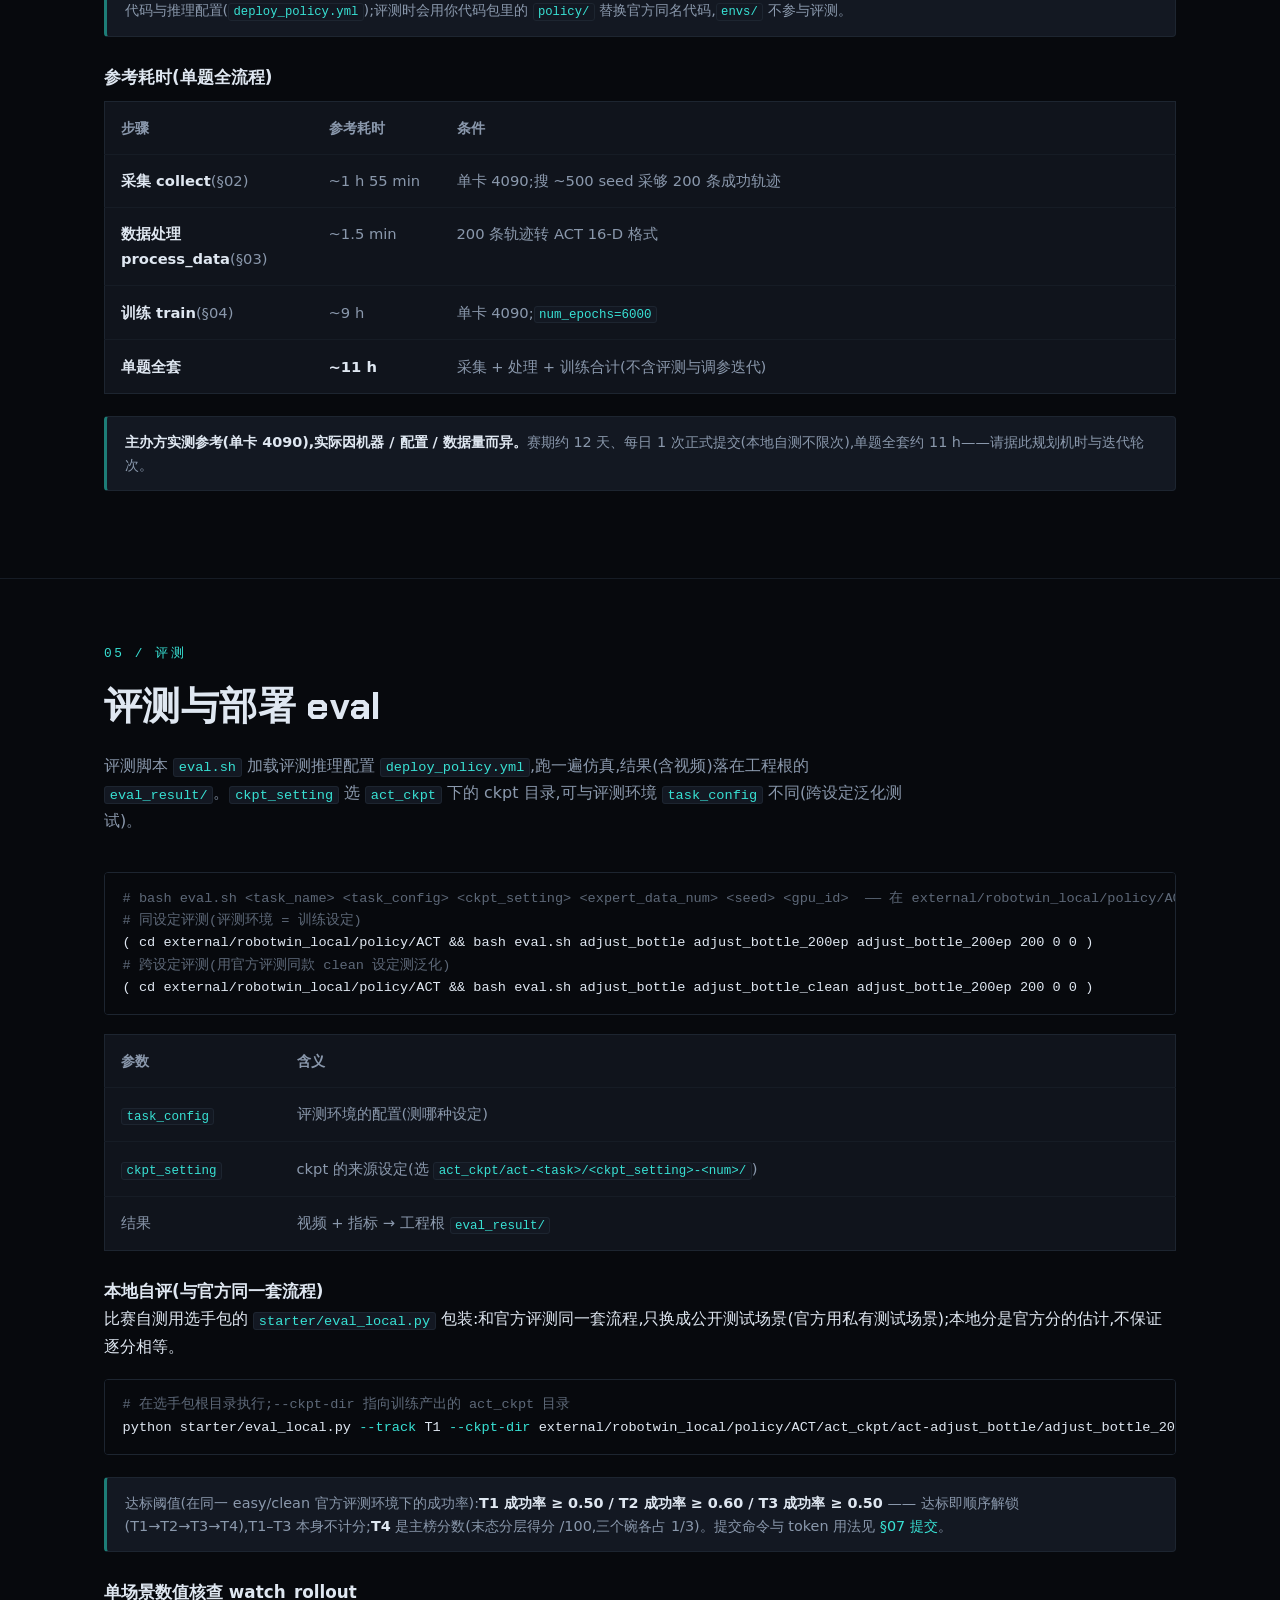
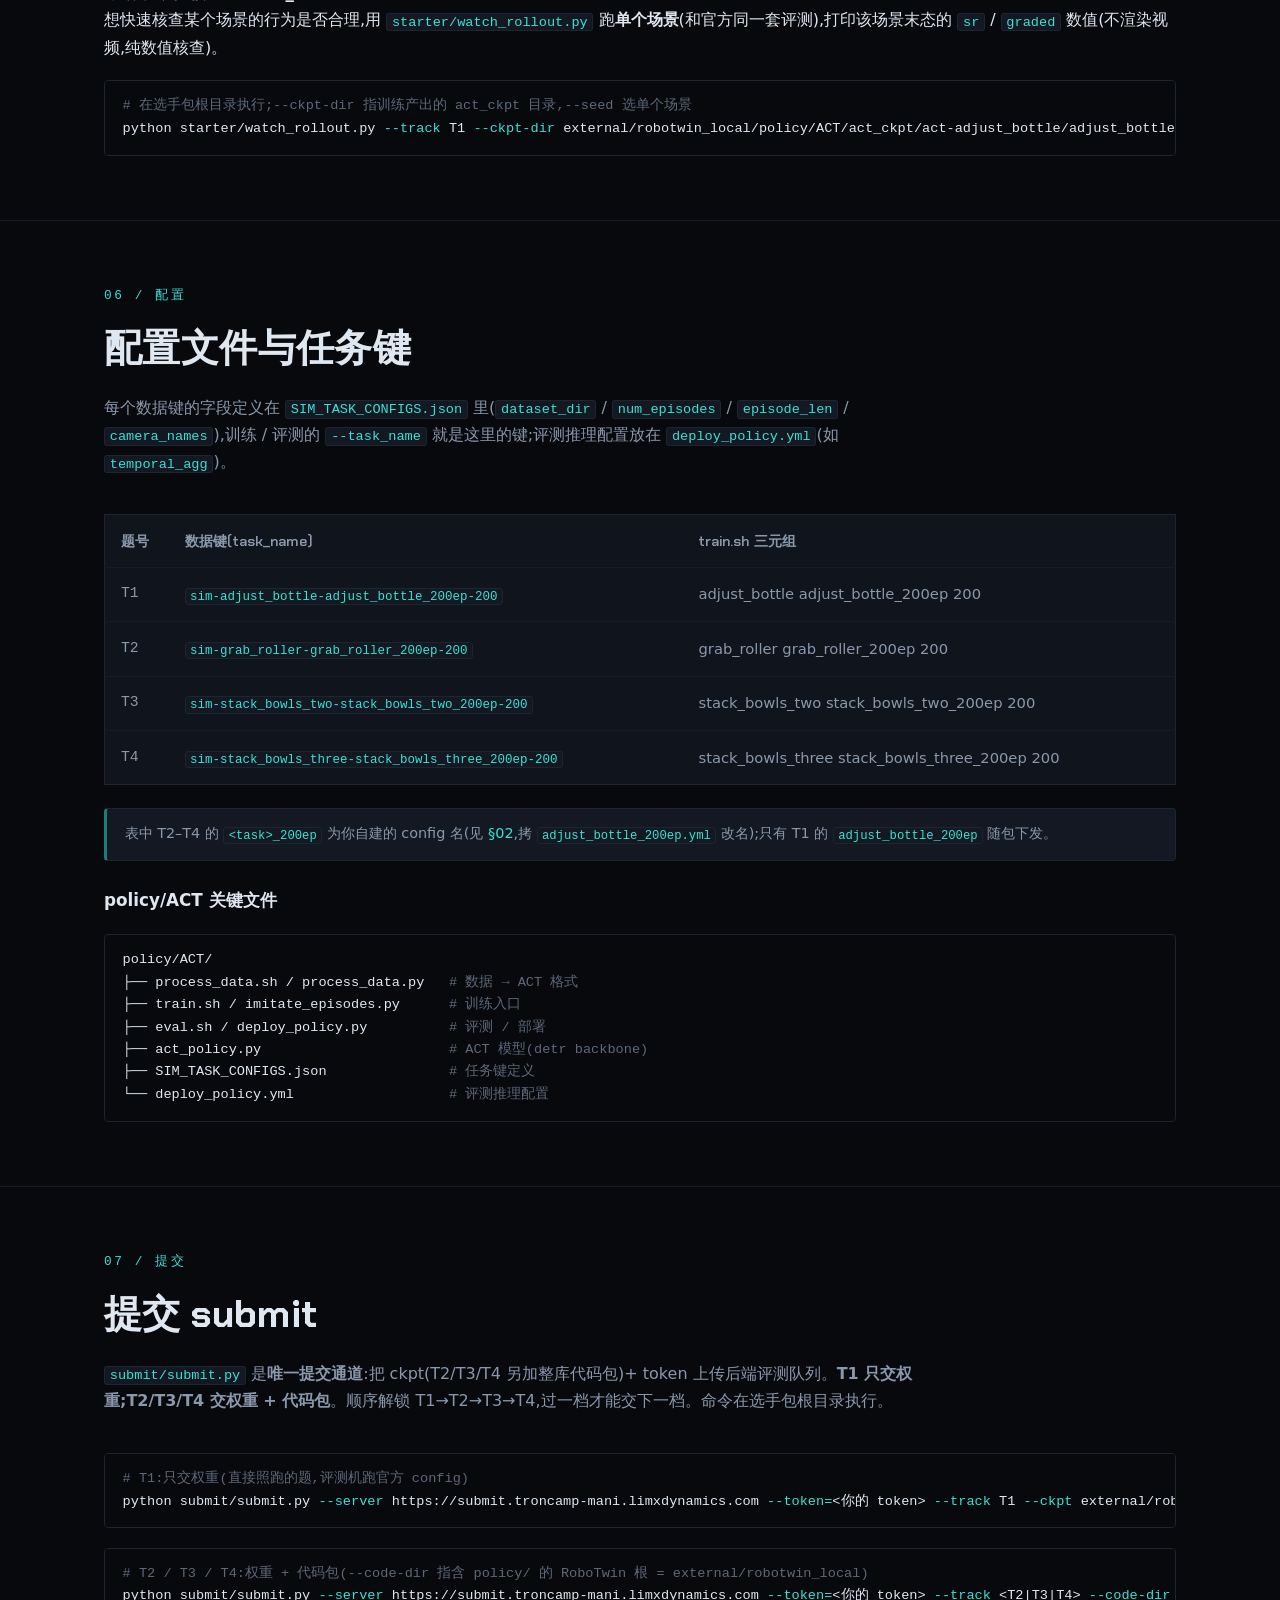
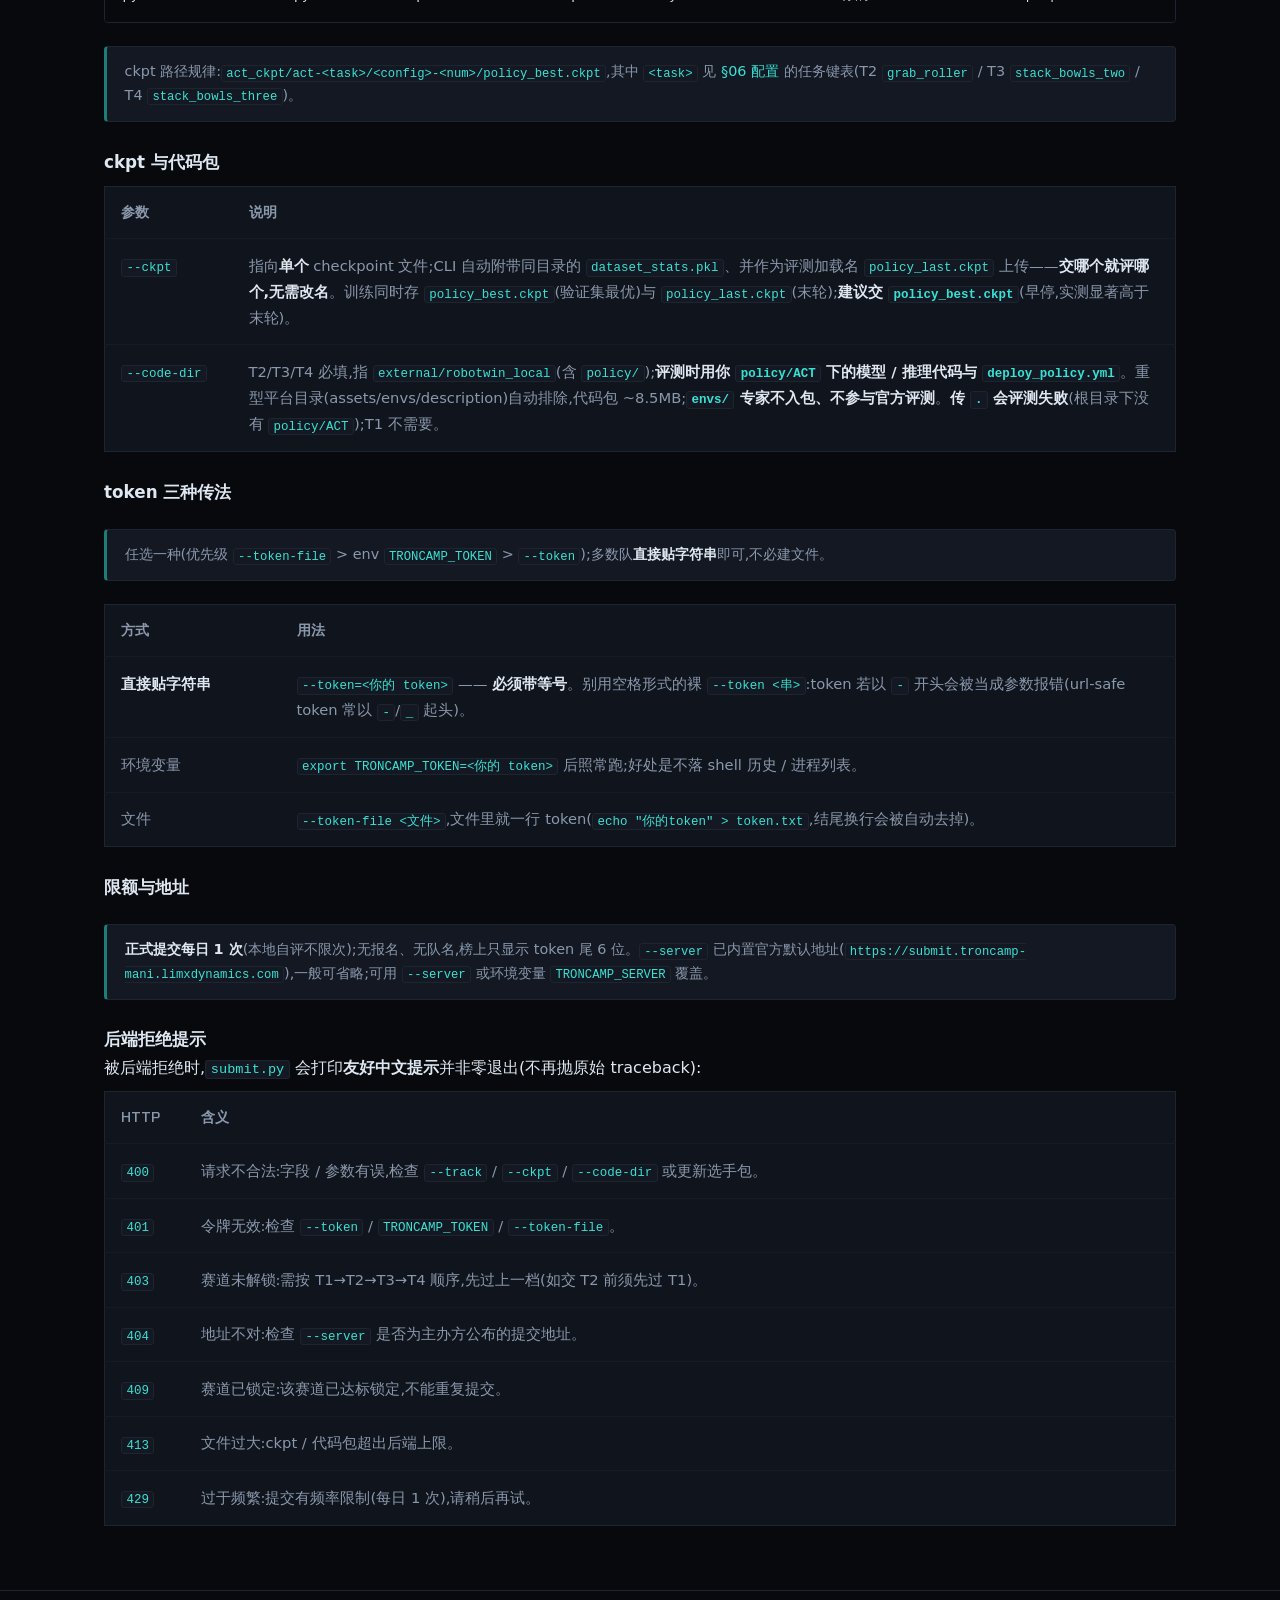
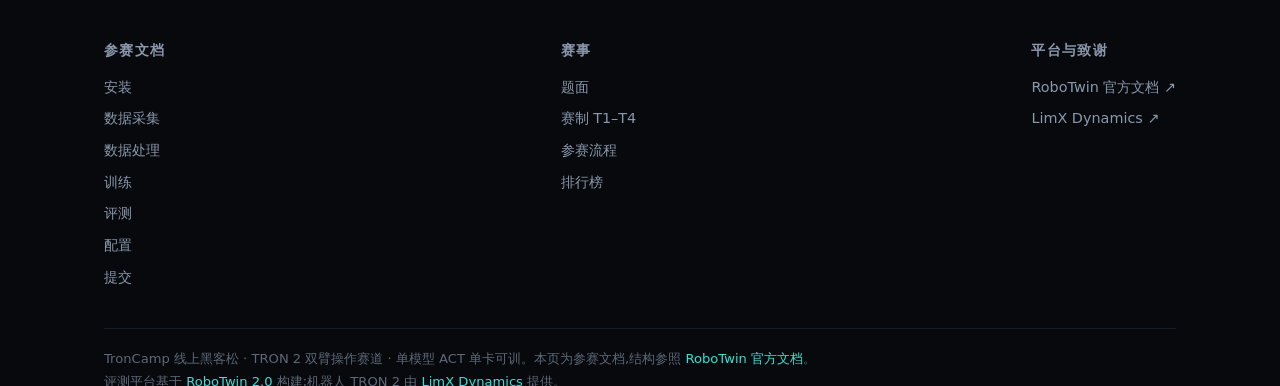
==== commit 246cca1c: "docs(submit): token 传法讲清三种(直接贴字符串为主)+ 示例改用 --token= §07 提交: - 两条 submit 示例把 --token-file 换成 --token=" ====
--- a/doc.html
+++ b/doc.html
@@ -242,10 +242,10 @@
     </div>
 
     <div class="code"><span class="c"># T1:只交权重(直接照跑的题,评测机跑官方 config)</span>
-python submit/submit.py <span class="a">--server</span> https://submit.troncamp-mani.limxdynamics.com <span class="a">--token-file</span> &lt;你的 token 文件&gt; <span class="a">--track</span> T1 <span class="a">--ckpt</span> external/robotwin_local/policy/ACT/act_ckpt/act-adjust_bottle/&lt;config&gt;-&lt;num&gt;/policy_best.ckpt</div>
+python submit/submit.py <span class="a">--server</span> https://submit.troncamp-mani.limxdynamics.com <span class="a">--token=</span>&lt;你的 token&gt; <span class="a">--track</span> T1 <span class="a">--ckpt</span> external/robotwin_local/policy/ACT/act_ckpt/act-adjust_bottle/&lt;config&gt;-&lt;num&gt;/policy_best.ckpt</div>
 
     <div class="code"><span class="c"># T2 / T3 / T4:权重 + 代码包(--code-dir 指含 policy/ 的 RoboTwin 根 = external/robotwin_local)</span>
-python submit/submit.py <span class="a">--server</span> https://submit.troncamp-mani.limxdynamics.com <span class="a">--token-file</span> &lt;你的 token 文件&gt; <span class="a">--track</span> &lt;T2|T3|T4&gt; <span class="a">--code-dir</span> external/robotwin_local <span class="a">--ckpt</span> external/robotwin_local/policy/ACT/act_ckpt/act-&lt;task&gt;/&lt;config&gt;-&lt;num&gt;/policy_best.ckpt</div>
+python submit/submit.py <span class="a">--server</span> https://submit.troncamp-mani.limxdynamics.com <span class="a">--token=</span>&lt;你的 token&gt; <span class="a">--track</span> &lt;T2|T3|T4&gt; <span class="a">--code-dir</span> external/robotwin_local <span class="a">--ckpt</span> external/robotwin_local/policy/ACT/act_ckpt/act-&lt;task&gt;/&lt;config&gt;-&lt;num&gt;/policy_best.ckpt</div>
     <p class="note">ckpt 路径规律:<code>act_ckpt/act-&lt;task&gt;/&lt;config&gt;-&lt;num&gt;/policy_best.ckpt</code>,其中 <code>&lt;task&gt;</code> 见 <a href="#config">§06 配置</a> 的任务键表(T2 <code>grab_roller</code> / T3 <code>stack_bowls_two</code> / T4 <code>stack_bowls_three</code>)。</p>
 
     <h3 style="margin-top:1.6rem;font-size:1.05rem;font-weight:700">ckpt 与代码包</h3>
@@ -257,8 +257,18 @@
       </tbody>
     </table>
 
-    <h3 style="margin-top:1.6rem;font-size:1.05rem;font-weight:700">token 与限额</h3>
-    <p class="note"><b>token 不要裸传明文</b>:优先 <code>--token-file &lt;文件&gt;</code> 或环境变量 <code>TRONCAMP_TOKEN</code>;裸 <code>--token -abc</code>(以 <code>-</code> 开头的 token)会被解析成 flag 而失败,必要时用等号形式 <code>--token=VALUE</code>。<code>--server</code> 已内置官方默认地址(<code>https://submit.troncamp-mani.limxdynamics.com</code>),一般可省略;也可用 <code>--server</code> 或环境变量 <code>TRONCAMP_SERVER</code> 覆盖。<b>正式提交每日 1 次</b>(本地自评不限次);无报名、无队名,榜上只显示 token 尾 6 位。</p>
+    <h3 style="margin-top:1.6rem;font-size:1.05rem;font-weight:700">token 三种传法</h3>
+    <p class="note">任选一种(优先级 <code>--token-file</code> &gt; env <code>TRONCAMP_TOKEN</code> &gt; <code>--token</code>);多数队<b>直接贴字符串</b>即可,不必建文件。</p>
+    <table class="dtable" style="margin-top:0.6rem">
+      <thead><tr><th style="width:11rem">方式</th><th>用法</th></tr></thead>
+      <tbody>
+        <tr><td><b>直接贴字符串</b></td><td><code>--token=&lt;你的 token&gt;</code> —— <b>必须带等号</b>。别用空格形式的裸 <code>--token &lt;串&gt;</code>:token 若以 <code>-</code> 开头会被当成参数报错(url-safe token 常以 <code>-</code>/<code>_</code> 起头)。</td></tr>
+        <tr><td>环境变量</td><td><code>export TRONCAMP_TOKEN=&lt;你的 token&gt;</code> 后照常跑;好处是不落 shell 历史 / 进程列表。</td></tr>
+        <tr><td>文件</td><td><code>--token-file &lt;文件&gt;</code>,文件里就一行 token(<code>echo "你的token" &gt; token.txt</code>,结尾换行会被自动去掉)。</td></tr>
+      </tbody>
+    </table>
+    <h3 style="margin-top:1.6rem;font-size:1.05rem;font-weight:700">限额与地址</h3>
+    <p class="note"><b>正式提交每日 1 次</b>(本地自评不限次);无报名、无队名,榜上只显示 token 尾 6 位。<code>--server</code> 已内置官方默认地址(<code>https://submit.troncamp-mani.limxdynamics.com</code>),一般可省略;可用 <code>--server</code> 或环境变量 <code>TRONCAMP_SERVER</code> 覆盖。</p>
 
     <h3 style="margin-top:1.6rem;font-size:1.05rem;font-weight:700">后端拒绝提示</h3>
     <p>被后端拒绝时,<code>submit.py</code> 会打印<b>友好中文提示</b>并非零退出(不再抛原始 traceback):</p>
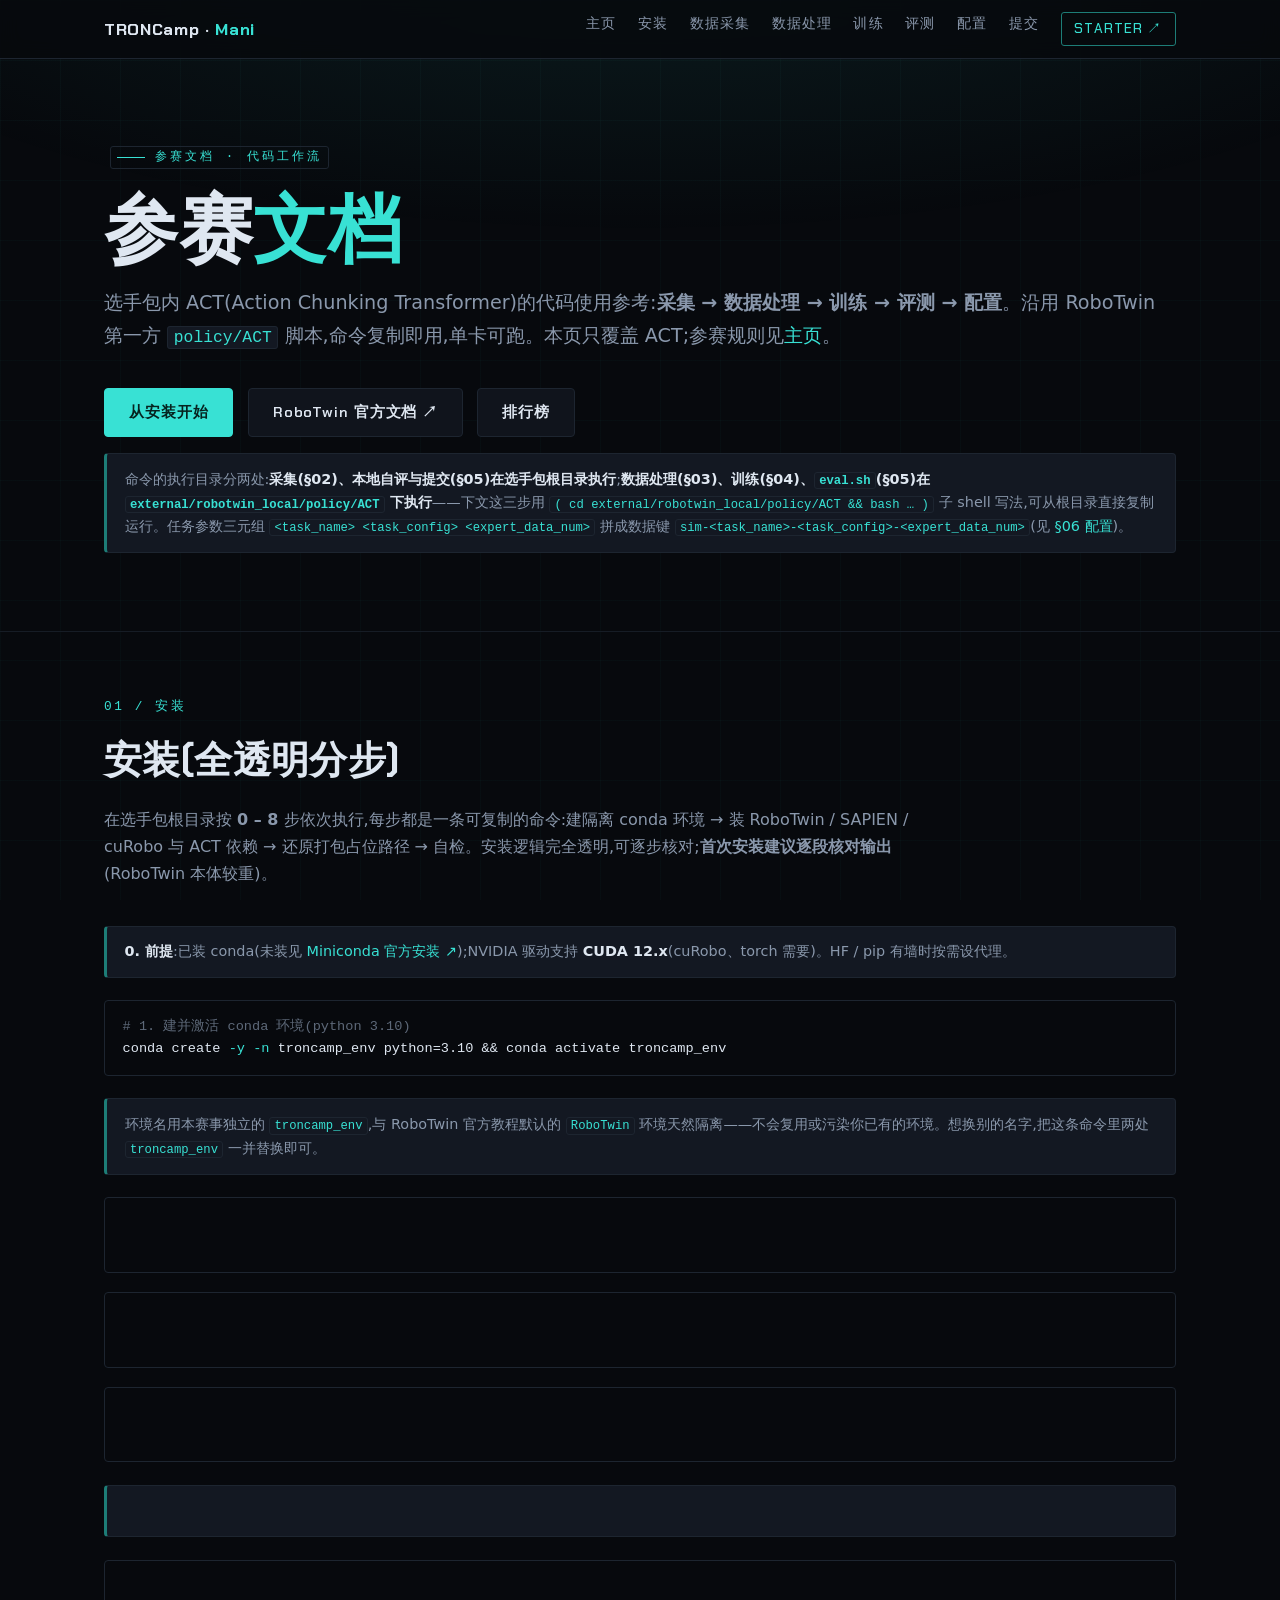
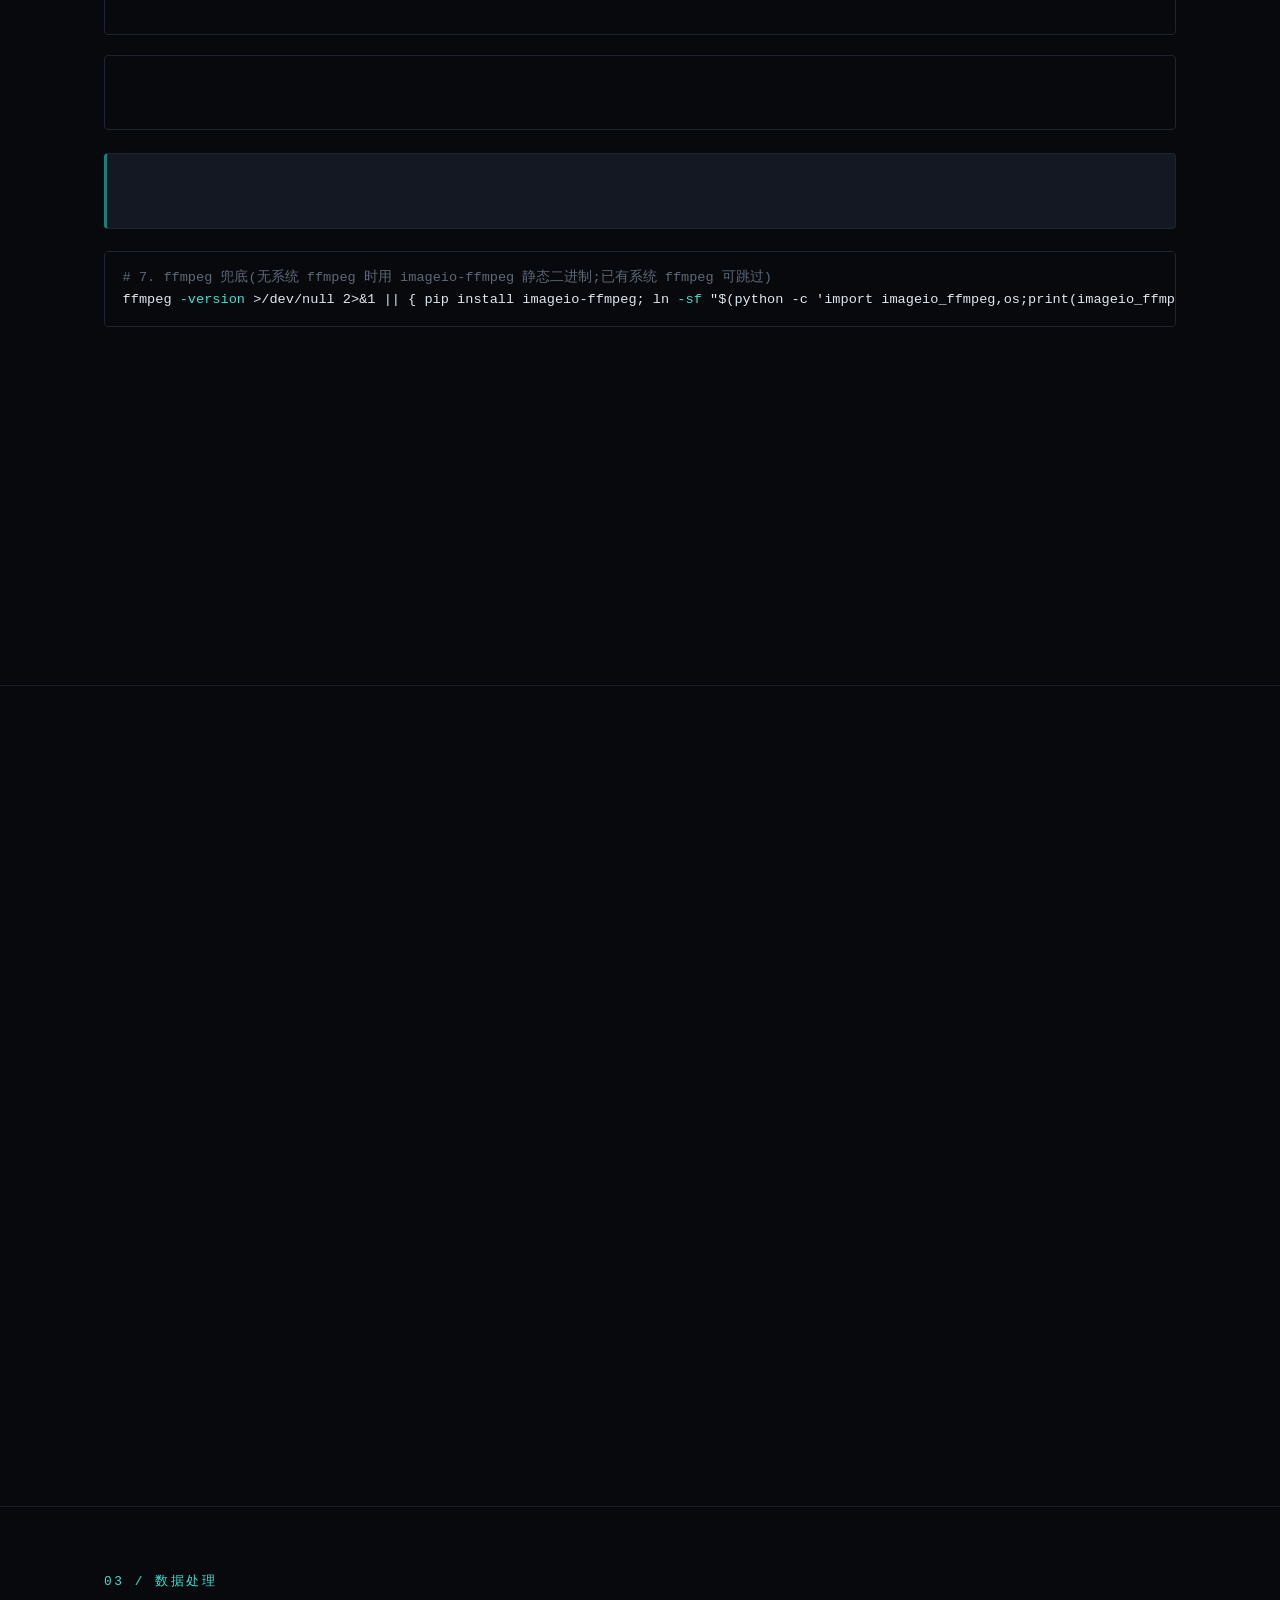
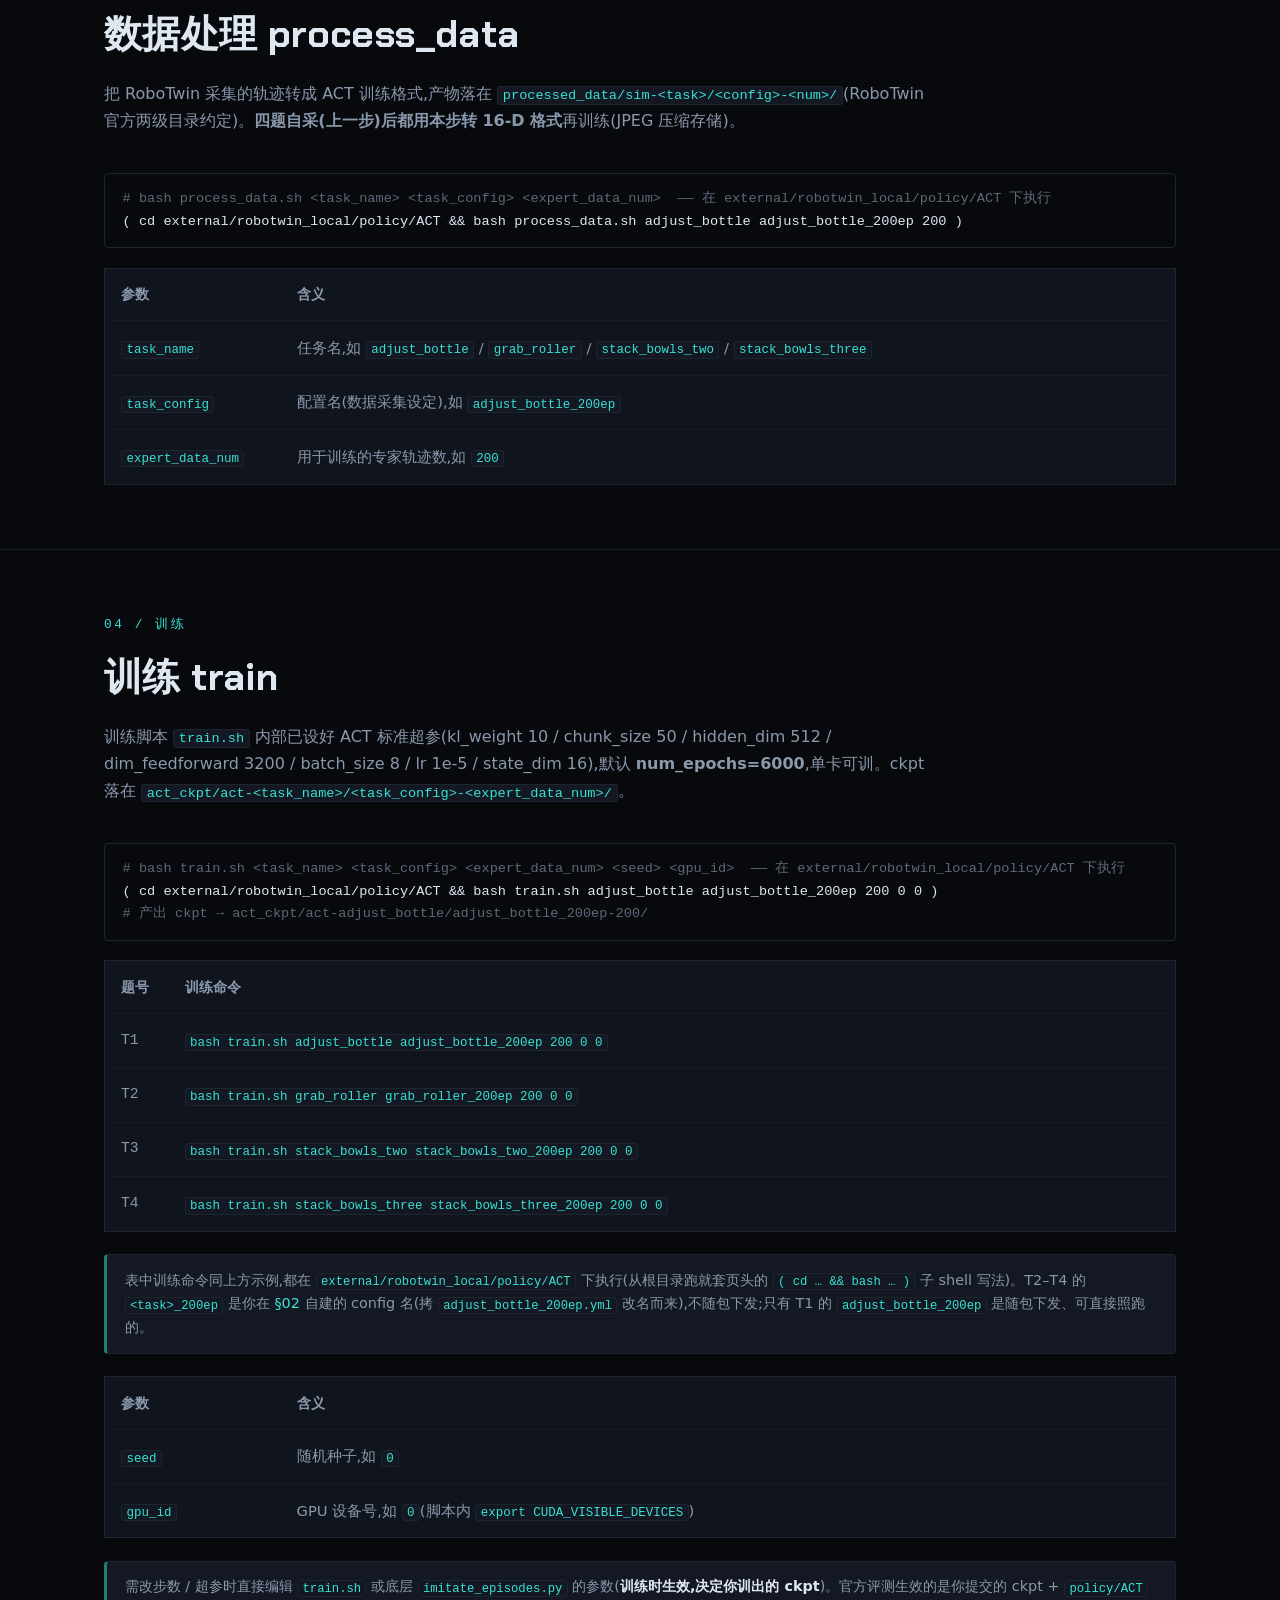
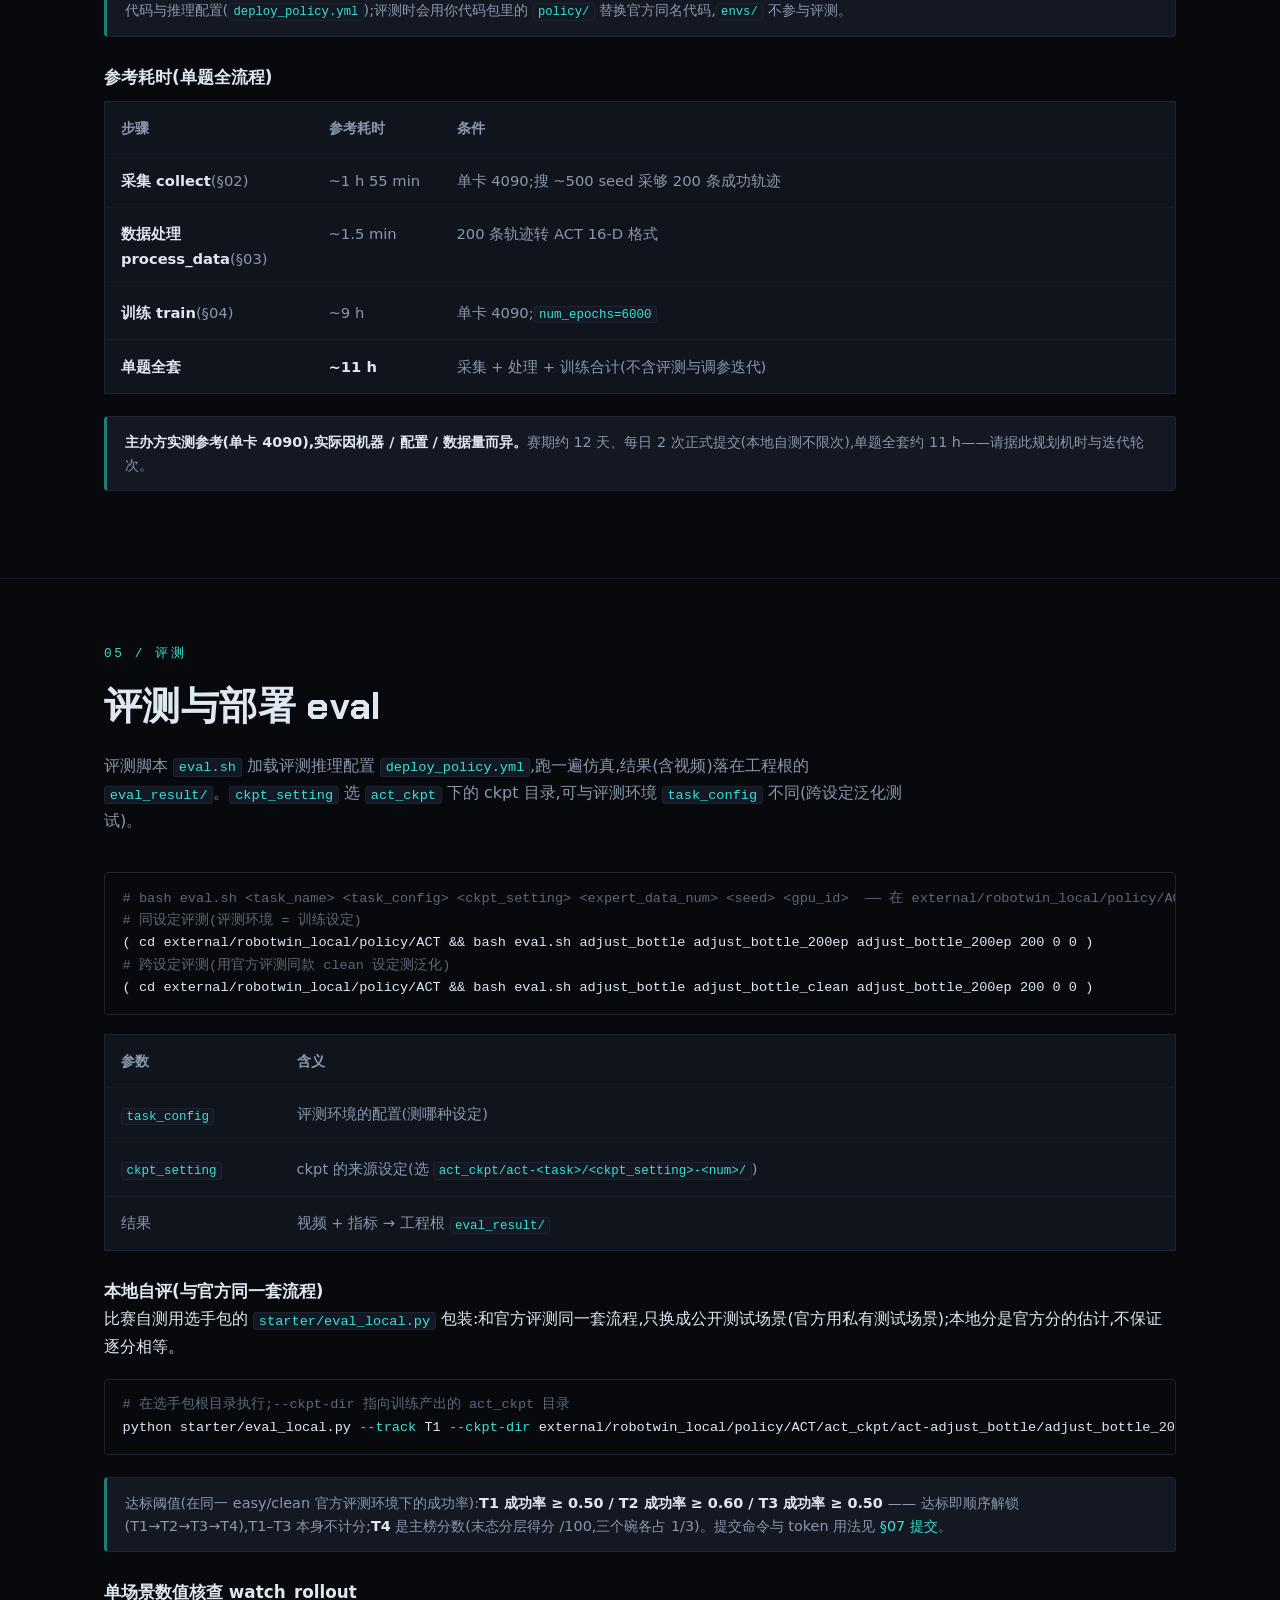
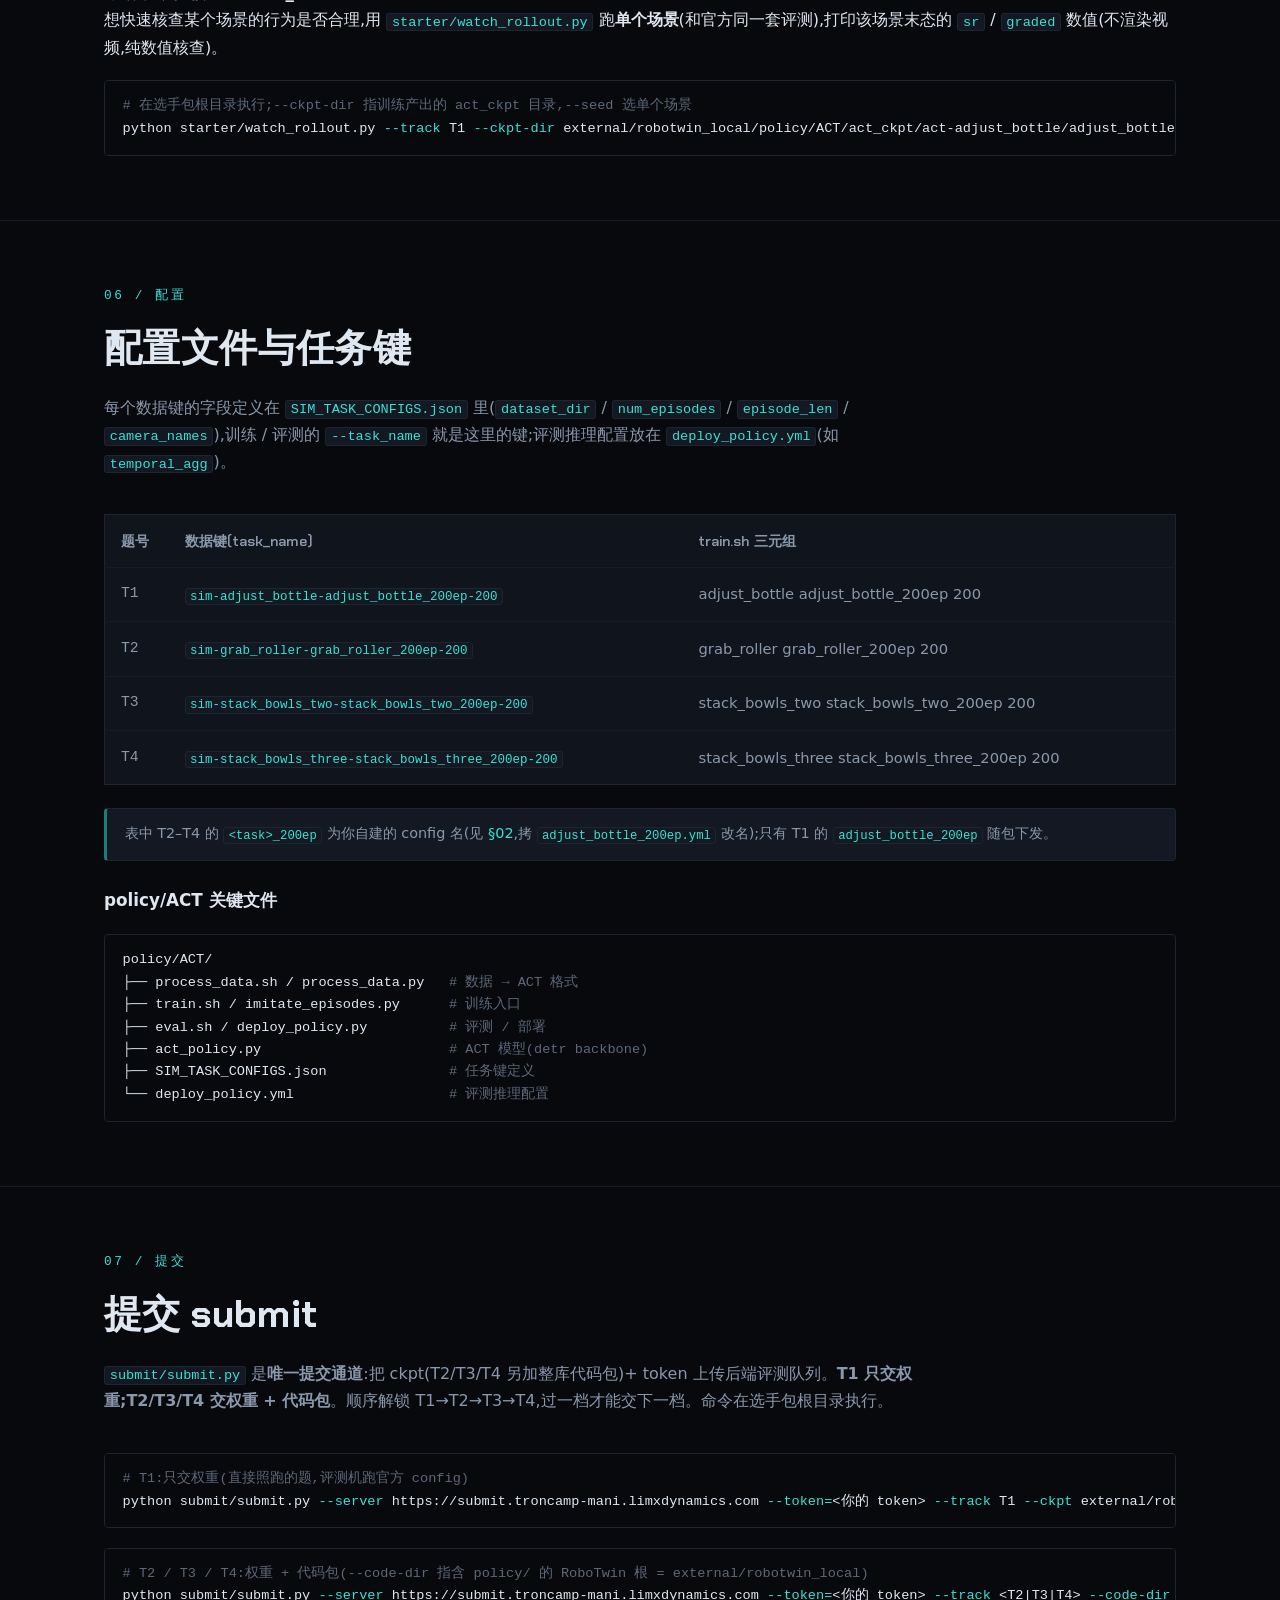
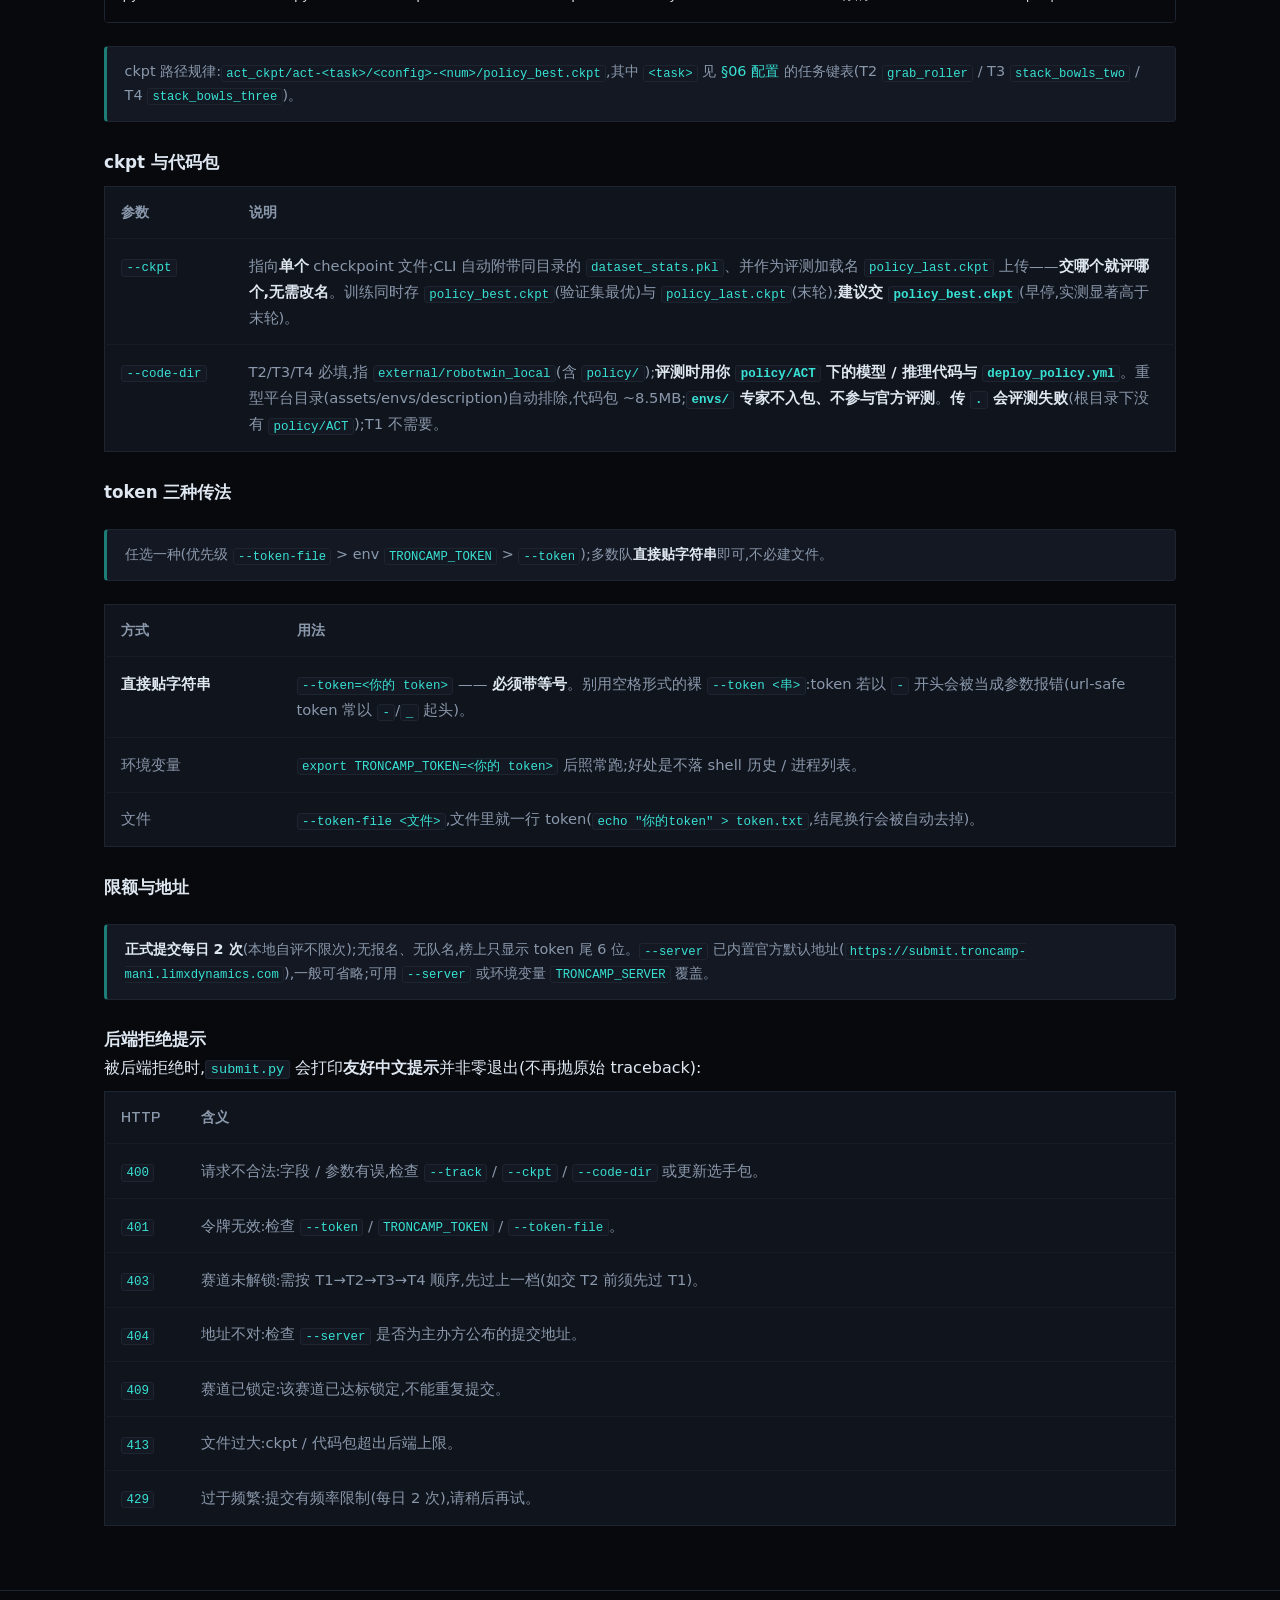
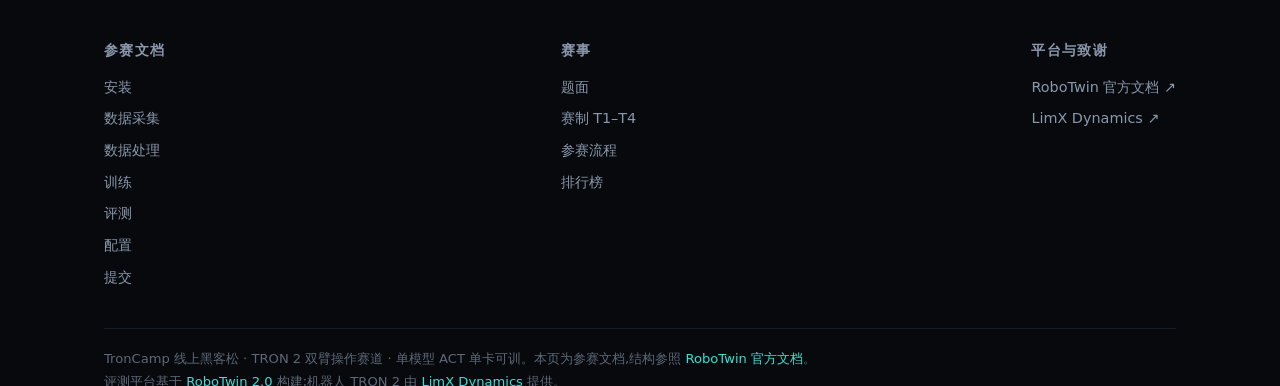
==== commit a2030682: "docs(web): 每日正式提交限额「每日 1 次」→「每日 2 次」文案同步 (1.0.10) 后端 DAILY_LIMIT 1→2(老板 0707 提额)。index.html/doc.html" ====
--- a/doc.html
+++ b/doc.html
@@ -164,7 +164,7 @@
         <tr><td><b>单题全套</b></td><td><b>~11 h</b></td><td>采集 + 处理 + 训练合计(不含评测与调参迭代)</td></tr>
       </tbody>
     </table>
-    <p class="note"><b>主办方实测参考(单卡 4090),实际因机器 / 配置 / 数据量而异。</b>赛期约 12 天、每日 1 次正式提交(本地自测不限次),单题全套约 11 h——请据此规划机时与迭代轮次。</p>
+    <p class="note"><b>主办方实测参考(单卡 4090),实际因机器 / 配置 / 数据量而异。</b>赛期约 12 天、每日 2 次正式提交(本地自测不限次),单题全套约 11 h——请据此规划机时与迭代轮次。</p>
   </div>
 </section>
 
@@ -268,7 +268,7 @@
       </tbody>
     </table>
     <h3 style="margin-top:1.6rem;font-size:1.05rem;font-weight:700">限额与地址</h3>
-    <p class="note"><b>正式提交每日 1 次</b>(本地自评不限次);无报名、无队名,榜上只显示 token 尾 6 位。<code>--server</code> 已内置官方默认地址(<code>https://submit.troncamp-mani.limxdynamics.com</code>),一般可省略;可用 <code>--server</code> 或环境变量 <code>TRONCAMP_SERVER</code> 覆盖。</p>
+    <p class="note"><b>正式提交每日 2 次</b>(本地自评不限次);无报名、无队名,榜上只显示 token 尾 6 位。<code>--server</code> 已内置官方默认地址(<code>https://submit.troncamp-mani.limxdynamics.com</code>),一般可省略;可用 <code>--server</code> 或环境变量 <code>TRONCAMP_SERVER</code> 覆盖。</p>
 
     <h3 style="margin-top:1.6rem;font-size:1.05rem;font-weight:700">后端拒绝提示</h3>
     <p>被后端拒绝时,<code>submit.py</code> 会打印<b>友好中文提示</b>并非零退出(不再抛原始 traceback):</p>
@@ -281,7 +281,7 @@
         <tr><td><code>404</code></td><td>地址不对:检查 <code>--server</code> 是否为主办方公布的提交地址。</td></tr>
         <tr><td><code>409</code></td><td>赛道已锁定:该赛道已达标锁定,不能重复提交。</td></tr>
         <tr><td><code>413</code></td><td>文件过大:ckpt / 代码包超出后端上限。</td></tr>
-        <tr><td><code>429</code></td><td>过于频繁:提交有频率限制(每日 1 次),请稍后再试。</td></tr>
+        <tr><td><code>429</code></td><td>过于频繁:提交有频率限制(每日 2 次),请稍后再试。</td></tr>
       </tbody>
     </table>
   </div>
